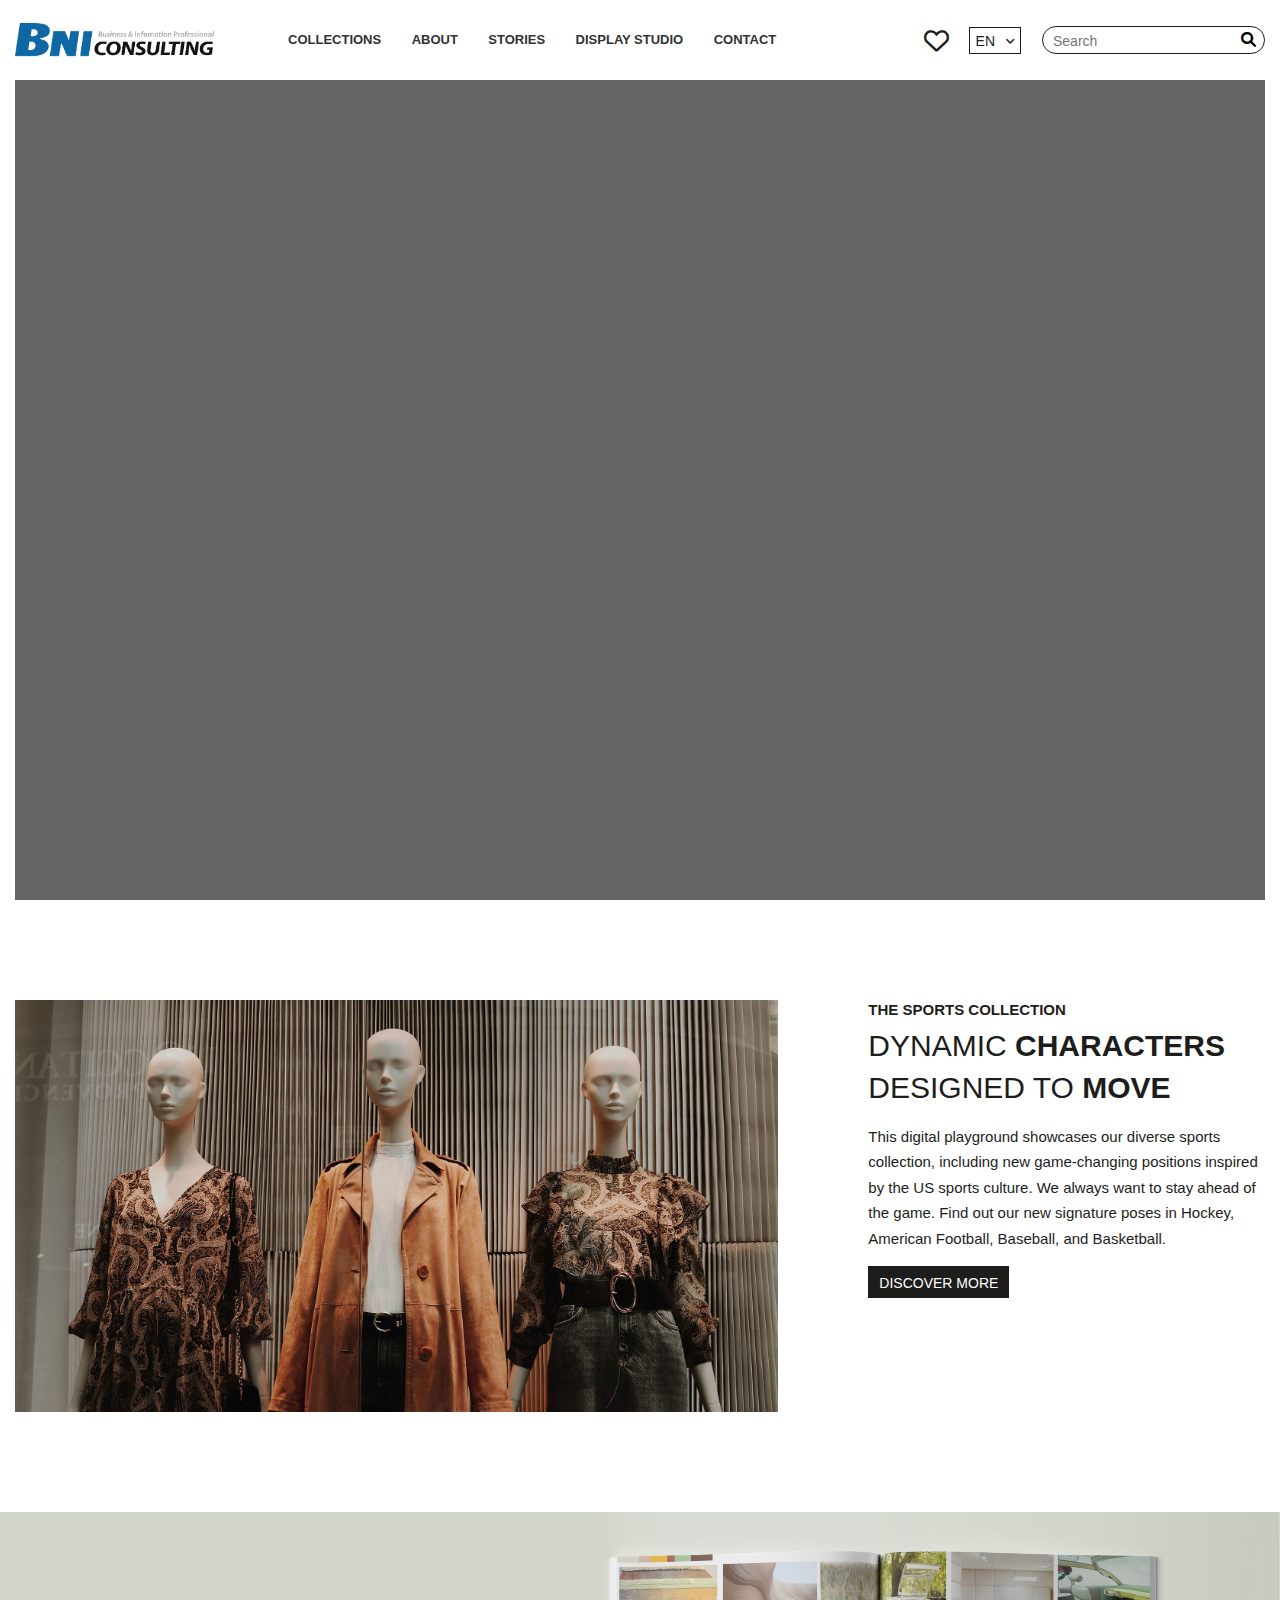
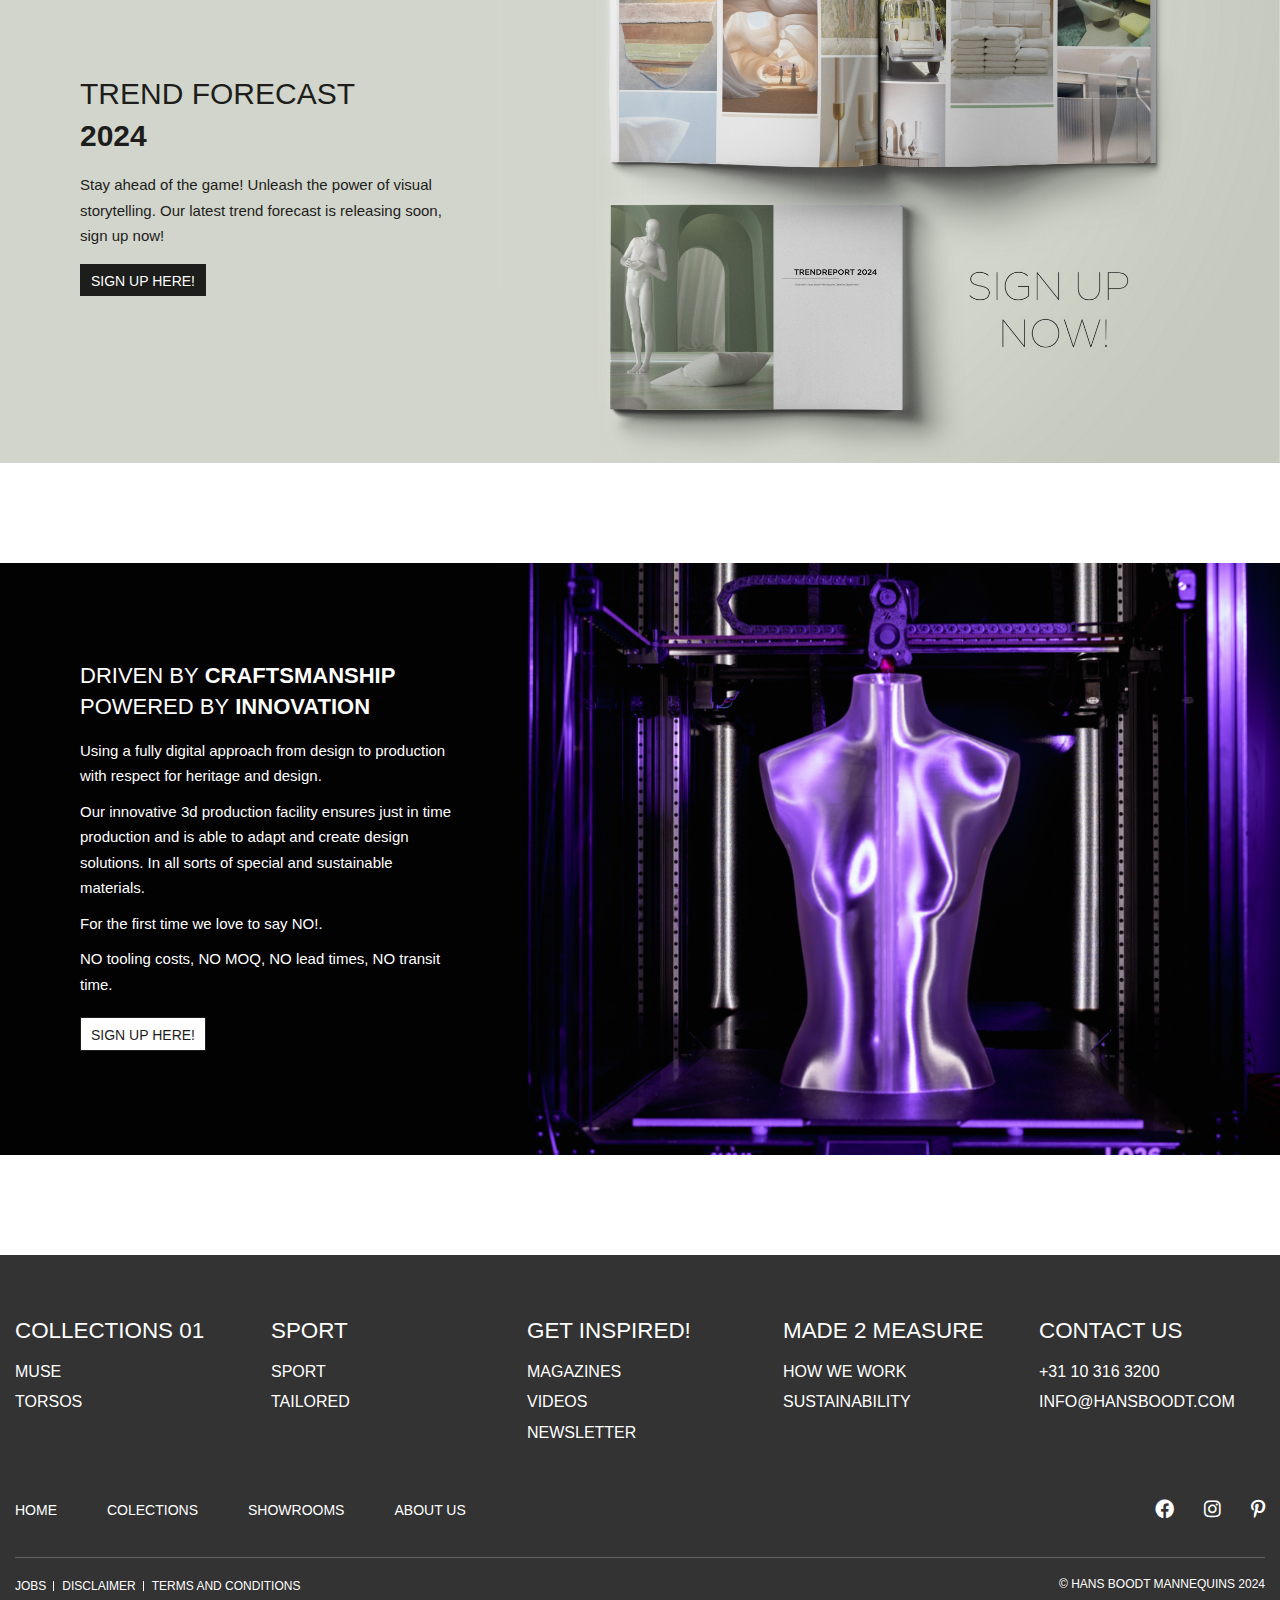
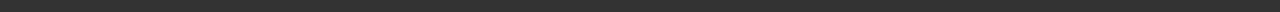
==== index.html @ b226d40a "update" ====
<!DOCTYPE html>
<html lang="en">
<head>
	<meta charset="UTF-8">
	<meta name="viewport" content="width=device-width, initial-scale=1.0">
	<title>Trang Chủ</title>
	<link rel="stylesheet" type="text/css" href="assets/css/bootstrap.css">
	<link rel="stylesheet" type="text/css" href="assets/font/fontawesome-free-6.0.0-web/css/all.min.css">
	<link rel="stylesheet" type="text/css" href="assets/css/font-family.css">
	<link rel="stylesheet" type="text/css" href="assets/css/main.css">
	<link rel="stylesheet" type="text/css" href="assets/css/header.css">
	<link rel="stylesheet" type="text/css" href="assets/css/footer.css">
	<link rel="stylesheet" type="text/css" href="assets/css/language.css">
	<link rel="stylesheet" type="text/css" href="assets/css/responsive.css">
</head>	
<body class="body-main">
	<!-- Header -->
	<header>
		<div id="site-header-wrap" class="header-layout">
			<div class="container-fluidd">
				<div class="row row-header align-center space-between">
					<div class="site-branding header-left d-flex align-center">
						<a class="logo logo-desktop" href="#" title="Mori"><img alt="logo-desktop" src="assets/image/logo-desktop.png"></a>
						<div id="menu-reponsive" class="site-navigation header-menu">                                                                      
							<ul class="main-menu">
								<li>
									<a href="#">Collections</a>
								</li>
								<li>
									<a href="#">About</a>
								</li>	
								<li>
									<a href="#">Stories</a>
								</li>
								<li>
									<a href="#">Display Studio</a>
								</li>
								<li>
									<a href="#">Contact</a>
								</li>	
							</ul>
						</div>
					</div>

					<div class="info-right d-flex align-center">
						<div class="icon-heart">
							<a href="#"><i class="fa-regular fa-heart"></i></a>
						</div>
						<div class="cms-lang-curentcy">
							<div class="cms-lang">
								<div class="cms-langue-active">EN</div>
								<ul>
									<li><a href="#">NL</a></li>
									<li><a href="#">DE</a></li>
									<li><a href="#">FR</a></li>
								</ul>
							</div>
						</div>
						<form class="form-search" action="/search" method="GET">
							<input type="text" name="query" placeholder="Search">
							<button type="submit"><i class="fa-solid fa-magnifying-glass"></i></button>
						</form>
						<div id="menu-sidebar" class="menu-sidebar">
							<span class="btn-nav-icon open-menu" onclick="navOpen()"><span></span></span>
						</div>
					</div>
				</div>		
			</div>
		</div>
	</header>	

	<main class="site-content">
		<section class="section-slide">
			<div class="container-fluidd">
				<div class="row">
					<div class="col-12">
						<div class="main-slide">
							<!-- <img src="assets/image/img-slide.png" alt="img-slide"> -->
						</div>
					</div>
				</div>
			</div>
		</section>

		<section class="section-widget space-section">
			<div class="container-fluidd">
				<div class="row">
					<div class="col-12 col-md-8">
						<div class="column-img">
							<img src="assets/image/img-column-01.jpg" style="width: 100%;" alt="img-slide">
						</div>
					</div>
					<div class="col-12 col-md-4">
						<div class="column-content mw-400">
							<div class="sub-heading">THE SPORTS COLLECTION</div>
							<h3 class="heading">
								<span>DYNAMIC </span> CHARACTERS <span>DESIGNED TO </span>MOVE
							</h3>
							<div class="description">
								This digital playground showcases our diverse sports collection, including new game-changing positions inspired by the US sports culture. We always want to stay ahead of the game. Find out our new signature poses in Hockey, American Football, Baseball, and Basketball.
							</div>
							<div class="button-cms" style="margin-top: 15px;">
								<a href="#" class="btn-main">DISCOVER MORE</a>
							</div>
						</div>
					</div>
				</div>
			</div>
		</section>

		<section class="section-widget space-section section-bgr-01">
			<div class="container-fluiddd">
				<div class="row align-center">
					<div class="col-12 col-md-4">
						<div class="column-content-bgr mw-400">
							<h3 class="heading">
								<span>TREND FORECAST</span> <br> 2024
							</h3>
							<div class="description">
								Stay ahead of the game! Unleash the power of visual storytelling. Our latest trend forecast is releasing soon, sign up now!
							</div>
							<div class="button-cms" style="margin-top: 15px;">
								<a href="#" class="btn-main">SIGN UP HERE!</a>
							</div>
						</div>
					</div>
					<div class="col-12 col-md-8">
						<div class="column-img-bgr">
							<img src="assets/image/img-column-02.jpg" style="width: 100%;transform: translateX(15px);" alt="img-slide">
						</div>
					</div>
				</div>
			</div>
		</section>

		<section class="section-widget space-section section-bgr-02">
			<div class="container-fluiddd">
				<div class="row align-center">
					<div class="col-lg-4 col-md-6 col-sm-12">
						<div class="column-content-bgr">
							<h3 class="heading color-white fs-custom-01">
								<span>DRIVEN BY</span> CRAFTSMANSHIP <span>POWERED BY</span> INNOVATION
							</h3>
							<div class="description color-white mt-10">
								Using a fully digital approach from design to production with respect for heritage and design.
							</div>
							<div class="description color-white mt-10">
								Our innovative 3d production facility ensures just in time production and is able to adapt and create design solutions. In all sorts of special and sustainable materials.
							</div>
							<div class="description color-white mt-10">
								For the first time we love to say NO!.
							</div>
							<div class="description color-white mt-10">
								NO tooling costs, NO MOQ, NO lead times, NO transit time.
							</div>
							<div class="button-cms" style="margin-top: 20px;">
								<a href="#" class="btn-main btn-white">SIGN UP HERE!</a>
							</div>
						</div>
					</div>
					<div class="col-lg-8 col-md-6 col-sm-12">
						<div class="column-img-bgr">
							<img src="assets/image/img-column-03.jpg" style="width: 100%;transform: translateX(15px);" alt="img-slide">
						</div>
					</div>
				</div>
			</div>
		</section>


		<section class="section-widget space-section">
			
		</section>


	</main>

	<!-- Footer -->
	<footer class="footer">
		<section class="footer-top">
			<div class="container-fluidd">
				<div class="row">
					<div class="col-lg-ct-2 col-sm-6 footer-column">
						<h4 class="heading-footer">COLLECTIONS 01</h4>
						<ul class="menu-footer hover-list-style2">
							<li class="item"><a href="#">Muse</a></li>
							<li class="item"><a href="#">Torsos</a></li>
						</ul>
					</div>
					<div class="col-lg-ct-2 col-sm-6 footer-column">
						<h4 class="heading-footer">SPORT</h4>
						<ul class="menu-footer hover-list-style2">
							<li class="item"><a href="#">Sport</a></li>
							<li class="item"><a href="#">Tailored</a></li>
						</ul>
					</div>
					<div class="col-lg-ct-2 col-sm-6 footer-column">
						<h4 class="heading-footer">GET INSPIRED!</h4>
						<ul class="menu-footer hover-list-style2">
							<li class="item"><a href="#">Magazines</a></li>
							<li class="item"><a href="#">Videos</a></li>
							<li class="item"><a href="#">Newsletter</a></li>
						</ul>
					</div>
					<div class="col-lg-ct-2 col-sm-6 footer-column">
						<h4 class="heading-footer">MADE 2 MEASURE</h4>
						<ul class="menu-footer hover-list-style2">
							<li class="item"><a href="#">How we work</a></li>
							<li class="item"><a href="#">Sustainability</a></li>
						</ul>
					</div>
					<div class="col-lg-ct-2 col-sm-6 footer-column">
						<h4 class="heading-footer">CONTACT US</h4>
						<ul class="menu-footer hover-list-style2">
							<li class="item"><a href="tel:31103163200">+31 10 316 3200</a></li>
							<li class="item"><a href="mailto:info@hansboodt.com">info@hansboodt.com</a></li>
						</ul>
					</div>
				</div>
			</section>

			<section class="footer-midle">
				<div class="container-fluidd">
					<div class="row">
						<div class="col-xs-12 col-md-8 col-left">
							<ul class="item-list-menu d-flex align-center hover-list-style2">
								<li class="item"><a href="#">Home</a></li>
								<li class="item"><a href="#">Colections</a></li>
								<li class="item"><a href="#">Showrooms</a></li>
								<li class="item"><a href="#">About us</a></li>
							</ul>
						</div>
						<div class="col-xs-12 col-md-4 col-right">
							<ul class="item-list-icon d-flex align-center">
								<li class="item"><a href="#"><i class="fa-brands fa-facebook"></i></a></li>
								<li class="item"><a href="#"><i class="fa-brands fa-instagram"></i></a></li>
								<li class="item"><a href="#"><i class="fa-brands fa-pinterest-p"></i></a></li>
							</ul>
						</div>
					</div>
				</div>
			</section>

			<section class="footer-bottom">
				<div class="container-fluidd">
					<div class="row">
						<div class="col-xs-12 col-md-6 col-left">
							<ul class="item-link-hozi d-flex align-center hover-list-style2">
								<li class="item"><a href="#">Jobs</a></li>
								<li class="item"><a href="#">Disclaimer</a></li>
								<li class="item"><a href="#">Terms and Conditions</a></li>
							</ul>
						</div>
						<div class="col-xs-12 col-md-6 col-right">
							<p>© HANS BOODT MANNEQUINS 2024</p>
						</div>
					</div>
				</div>
			</section>
		</footer>

	<a href="#" class="scroll-top on">
		<i class="zmdi zmdi-long-arrow-up"></i>
	</a>
	<script src="assets/js/main.js"></script>
</body>
</html>
---- assets/css/font-family.css ----
/**
 * @license
 *
 * Font Family: UTM-Avo
 *
*/

@font-face {
  font-family: 'UTM-Avo-Thin';
  src: url('../fonts/UTM-Avo-Regular.ttf') format('truetype');
    font-weight: 400;
}

@font-face {
  font-family: 'UTM-Avo-Bold';
  src: url('../fonts/UTM-Avo-Bold.ttf') format('truetype');
    font-weight: 700;
}

@font-face {
  font-family: 'UTM-Avo-Bold';
  src: url('../fonts/UTM-Avo-Bold-Italic.ttf') format('truetype');
    font-weight: 700;
}
---- assets/css/main.css ----
:root {
  --primary_color: #1d1d1b;
  --secondary_color: #333333;
}

*{
    margin: 0px;
    padding: 0px;
    border: none;
    font-family: 'Roboto', sans-serif;
}

body {
    font-size: 16px;
    font-weight: 300;
    line-height: 1.33;
    color: #666666;
    overflow-x: hidden;
}

.overflow-hidden {
    overflow-x: hidden;
}

h1 {
    font-weight: 700;
}
a {
    color: var(--primary_color);
    text-decoration: none;
    transition: all 0.25s cubic-bezier(0.645,0.045,0.355,1);
}
a, a:hover, a:focus, a:before, a:after {
    outline: none;
    text-decoration: none;
}
a:hover {
    color: var(--primary_color) !important;
}
.widget-title, .comments-title, .comment-reply-title {
    font-size: 13px;
    font-family: inherit!important;
    line-height: 1.5;
    position: relative;
    margin-bottom: 24px;
}
h2, .h2 {
    font-display: swap;
}
h2, .h2 {
    font-size: 36px;
    line-height: 49px;
}
h3, .h3 {
    font-size: 40px;
    line-height: normal;
}
h4, .h4 {
    font-size: 40px;
    line-height: normal;
}
h5, .h5 {
    font-size: 18px;
}
h2, h3, h4, h5, h6, .h1, .h2, .h3, .h4, .h5, .h6 {
    font-weight: 700;
    color: var(--primary_color);
    clear: both;
    line-height: 1.4;
    margin: 0 0 15px;
}

@media (max-width: 991px) {
    h3, .h3 {
        font-size: 30px;
    }
}

ul li {
    list-style: none;
}
.row-padding {
    margin-left: 0;
    margin-right: 0;
}

.mt-10 {
    margin-top: 10px;
}

.mb-0 {
    margin-bottom: 0px;
}

.mb-20 {
    margin-bottom: 20px;
}

.mr-30 {
    margin-right: 30px;
}

.fw-400 {
    font-weight: 400 !important;
}

.col-right {
    text-align: right;
}

.hover-list-style2 li a {
    position: relative;
}

.hover-list-style2 li a:before {
    position: absolute;
    content: '';
    bottom: 0;
    right: 0;
    width: 0;
    height: 1px;
    background-color: #fff;
    transition: all 0.25s cubic-bezier(0.645,0.045,0.355,1);
}

.hover-list-style2 li a:hover {
    color: #fff !important;
}

.hover-list-style2 li a:hover:before {
    left: 0;
    width: 100%;
}

.color-white {
    color: #fff !important;
}

/* Class custom */
.container-default {    
    max-width: 1170px;
    padding: 0 15px;
    margin: 0 auto !important;
}
.container-fluid {
    width: 100% !important;    
    padding: 0 0px;
}
.container-fluidd {
    max-width: 1690px !important;
    padding: 0 15px;
    margin: 0 auto;
}
.container-fluiddd {
    max-width: 1660px !important;
    margin: 0 auto;
    padding: 0 15px;
}
.d-flex {
    display: flex;
}
.align-center {
    align-items: center;
}
.text-center {
    text-align: center;
}
.space-between {
    justify-content: space-between;
}
.border-main {
    border-top: 1px solid #EBEBEB;
}   

@media (min-width: 1200px) {
    .col-lg-ct-2 {
        flex: 0 0 20.000000%;
        max-width: 20.000000%;
        padding-right: 15px;
        padding-left: 15px;
    }
}

.btn-main {
    border: 1px solid var(--primary_color);
    font-size: 14px;
    font-weight: 300;
    color: #fff;
    height: 32px;
    line-height: 32px;
    padding: 0 10px;
    border-radius: 0;
    overflow: hidden;
    position: relative;
    background-color: var(--primary_color);
    display: inline-block;
    z-index: 11;
    transition: all 0.25s cubic-bezier(0.645,0.045,0.355,1);
}
.btn-main:hover {
    background-color: var(--secondary_color);
    border-color: var(--secondary_color);
    color: #fff !important;
    transform: translateY(-3px);
}
.btn-white {
    background-color: #fff;
    color: var(--primary_color);
    font-weight: 400;
    height: 34px;
    line-height: 34px;
}
.btn-out-line {
    border: 2px solid var(--primary_color);
    background-color: transparent;
    color: #111111;
    text-transform: uppercase;
    font-size: 12px;
}
.btn-out-line:hover {
    background-color: #111;
    border-color: #111;
    color: #fff;
}
.btn-text {
    font-size: 20px;
    font-weight: 400;
    font-style: italic;
    color: #FF0000;
}

.space-section {
    margin-top: 100px;
}

.main-slide {
    width: 100%;
    height: 820px;
    background-color: #666;
}

/* Heading */
@media (min-width: 1200px) {
    .mw-400 {
        max-width: 400px;
    }

    .column-img {
        padding-right: 60px;
    }
}

.sub-heading {
    font-size: 15px;
    font-weight: 900;
    color: var(--primary_color);
    margin-bottom: 5px;
}

.heading {
    font-size: 30px;
}

.heading span {
    font-weight: 100;
}

.description {
    font-size: 15px;
    line-height: 1.7;
    color: var(--primary_color);
}

.section-bgr-01 .row {
    padding: 0 0 0 65px;
    background-color: #d2d5cc;
}

.section-bgr-02 .row {
    padding: 0 0 0 65px;
    background-color: #020202;
}

.column-content-bgr {
    padding: 50px 0; 
}
---- assets/css/header.css ----
/* header */
#site-header-wrap{
    z-index: 999;
}   

.row-header {
    margin: 0;
    padding: 0;
    min-height: 70px;
}

@media (max-width: 1199px) {
    .row-header > div {
        padding-top: 0;
        padding-bottom: 0;
    }
}

/* logo */
.logo img {
    max-width: 200px;
}

.header-menu {
    margin-left: 60px;
}

ul.main-menu {
    margin-bottom: 0;
}

.main-menu li {
    display: inline-block;
}

.main-menu li a {
    height: 80px;
    line-height: 80px;
    font-size: 13px;
    font-weight: 600;
    padding: 0px 13px; 
    color: var(--secondary_color);
    text-transform: uppercase;
}

.main-menu li a:hover {
    color: var(--primary_color) !important;
}

.icon-heart i {
    font-size: 25px;
    transform: translateY(2px);
}

/* Style form search */
.form-search {
    position: relative;
    margin-left: 21px;
}

.form-search input {
    border: 1px solid var(--primary_color);
    border-radius: 30px;
    padding: 5px 30px 3px 10px;
    font-size: 14px;
}

.form-search button {
    position: absolute;
    top: 3px; 
    right: 9px;
    background-color: transparent;
}

.form-search button i {
    font-size: 15px;
}

/* Style nav menu sidebar */
.header-layout .container-default { 
    position: relative;
}

.menu-sidebar {
    width: 36px;
    height: 36px;
    line-height: 36px;
    text-align: center;
    background-color: var(--primary_color);
    border-radius: 100%;
    margin-left: 20px;
    display: none;
}

#menu-sidebar .btn-nav-icon span,
#menu-sidebar .btn-nav-icon:before,
#menu-sidebar .btn-nav-icon:after {
    content: "";
    background-color: #fff;
    display: block;
    height: 2px;
    left: 0;
    margin: auto;
    position: absolute;
    right: 0;
    width: 18px;
}

#menu-sidebar .btn-nav-icon:before {
    top: 0px;
}

#menu-sidebar .btn-nav-icon span {
    top: 6px;
}

#menu-sidebar .btn-nav-icon:after {
    top: 12px;
}

#menu-sidebar .btn-nav-icon {
    display: inline-block;
    height: 16px;
    text-align: center;
    vertical-align: middle;
    width: 30px;
    cursor: pointer;
    position: relative;
}

@media (max-width: 1199px) {
    .main-menu li a {
        height: 0;
        line-height: 25px;
        text-transform: capitalize;
        padding-bottom: 10px;
        font-weight: 500;
    }

    #site-header-wrap #menu-sidebar {
        display: block;
    }

    .form-search {
        display: none;
    }

    .site-navigation {
        border-top: 1px solid rgba(0,0,0,8%);
        background-color: #fff;
        position: absolute;
        z-index: 1001;
        padding: 28px 20px 25px;
        top: 120px;
        left: 0;
        right: 0;
        visibility: hidden;
        opacity: 0;
        z-index: -1;
        max-height: 80vh;
        overflow-y: scroll;
        transition: all 0.25s cubic-bezier(0.645,0.045,0.355,1);
    }
    
    .site-navigation.navigation-open {
        opacity: 1;
        visibility: visible;
        top: 70px;
        z-index: 999;
        transform: translateY(0);
    }

    .site-navigation .main-menu li {
        display: block;
        margin-bottom: 5px;
    }   
    .site-navigation .main-menu li a {
        padding-left: 0;
    }   
}
---- assets/css/footer.css ----
/* footer */
.footer {
	padding: 60px 0 0;
	background-color: #333;
}

.heading-footer {
	font-size: 1.4em;
	color: #fff;
	font-weight: 300;
}

.menu-footer li {
	margin-bottom: 9px;
}

.menu-footer li a {
	color: #fff;
	font-size: 16px;
	text-transform: uppercase;
}


/* Footer midle*/
.footer-midle {	
	margin: 40px 0 20px;
}

.footer-midle .item-list-icon {
	justify-content: flex-end;
}

.item-list-menu li a {
	color: #fff;
	text-transform: uppercase;
	font-size: 14px;
	position: relative;
	margin-right: 50px;
}

.item-list-icon li i {
	color: #fff !important;
	font-size: 19px;
	margin-left: 30px;
}

/* Footer bottom*/
.footer-bottom .container-fluidd {
	position: relative;
}

.footer-bottom .container-fluidd .row {
	padding-top: 17px;
	padding-bottom: 17px; 
}

.footer-bottom .container-fluidd:before {
    height: 1px;
    content: "";
    position: absolute;
    left: 15px; 
    right: 15px;
    background: #636363;
}

.footer-bottom .item-link-hozi, 
.footer-bottom p {
	margin-bottom: 0;
}

.item-link-hozi li a {
	color: #fff;
	text-transform: uppercase;
	font-size: 12px;
	position: relative;
	padding-right: 8px;
	margin-right: 8px;
}

.item-link-hozi li a:after {
	position: absolute;
	content: '';
	top: 2px;
	right: 0;
	width: 1px;
	height: 10px;
	background-color: #fff;
}

.item-link-hozi li:last-child a {
	padding-right: 0;
	margin-right: 0;
}

.item-link-hozi li:last-child a:after {
	display: none;
}

.col-right p {
	color: #fff;
	text-transform: uppercase;
	font-size: 12px;
	transform: translateY(3px);
}

@media (max-width: 1199px) {
	.footer-column {
		margin-bottom: 30px;
	}

	.footer-midle {	
		margin: 20px 0 20px;
	}
}

@media (max-width: 767px) {
	.item-list-menu li a {
	    margin-right: 20px;
	}

	.footer-midle {	
		margin: 10px 0 10px;
	}

	.footer-midle .item-list-icon {
	    justify-content: flex-start;
	}

	.item-list-icon li i {
	    margin-right: 20px;	
	    margin-left: 0;
	}

	.footer-bottom .col-right {
		margin-top: 5px;
	}

	.col-right {
		text-align: left;
	}
}
---- assets/css/language.css ----
/* Section Language style */
.info-right .cms-lang-curentcy .cms-lang ul {
    top: 100%;
    bottom: auto;
    margin-top: 6px;
    left: auto;
    right: 0;
}

.cms-lang-curentcy {
    display: flex;
    align-items: center;
    flex-wrap: wrap;
    transform: translateY(1px);
}
.cms-lang {
    margin-left: 20px;
}
.cms-lang, .cms-currency-unit {
    position: relative;
    cursor: pointer;
}
.cms-langue-active {
    position: relative;
    color: var(--primary_color);
    font-size: 14px;
    font-weight: 500;
    display: initial;
    border: 1px solid var(--primary_color);
    padding: 5px 25px 4px 6px;
}
.cms-langue-active:before {
    position: absolute;
    top: 6px;
    right: 6px;
    content: '\f107';
    font-family: 'FontAwesome';
    color: var(--primary_color);
    font-size: 11px;
}
.cms-lang ul {
    margin-bottom: 5px;
    position: absolute;
    bottom: 100%;
    left: 0;
    font-size: 14px;
    min-width: 51px;
    padding: 8px 10px 6px;
    background-color: #fff;
    z-index: 99;
    text-align: center;
    box-shadow: 0 0px 20px rgba(90,90,90,0.1);
    transition: 0.3s cubic-bezier(0.24,0.74,0.58,1);
    transform: translateY(0);
    border: 1px solid var(--primary_color);
    opacity: 0;
}
.cms-currency-unit ul {
    min-width: 210px;
}
.cms-lang ul li {
    list-style: none;
}
.cms-lang ul li a {
    font-size: 14px;
    line-height: 19px;
    color: #555555;
    font-weight: 500;
    display: block;
    padding: 3px 0;
}
.cms-lang:hover ul {
    margin-top: 5px;
    transform: translateY(-5px);
    opacity: 1;
}
---- assets/css/responsive.css ----
@media (max-width: 1300px) {
    .fs-custom-01 {
    	font-size: 22px;
	}
}

@media (max-width: 1199px) {
	.section-bgr-01 .row,
	.section-bgr-02 .row {
		padding: 0;
	}
    .fs-custom-01 {
    
	}
}

@media (max-width: 992px) {
    .heading {
	    font-size: 24px;
	}
}

@media (max-width: 767px) {
	.space-section {
		margin-top: 70px;
	}

    .column-content {
    	margin-top: 35px;
    }
}
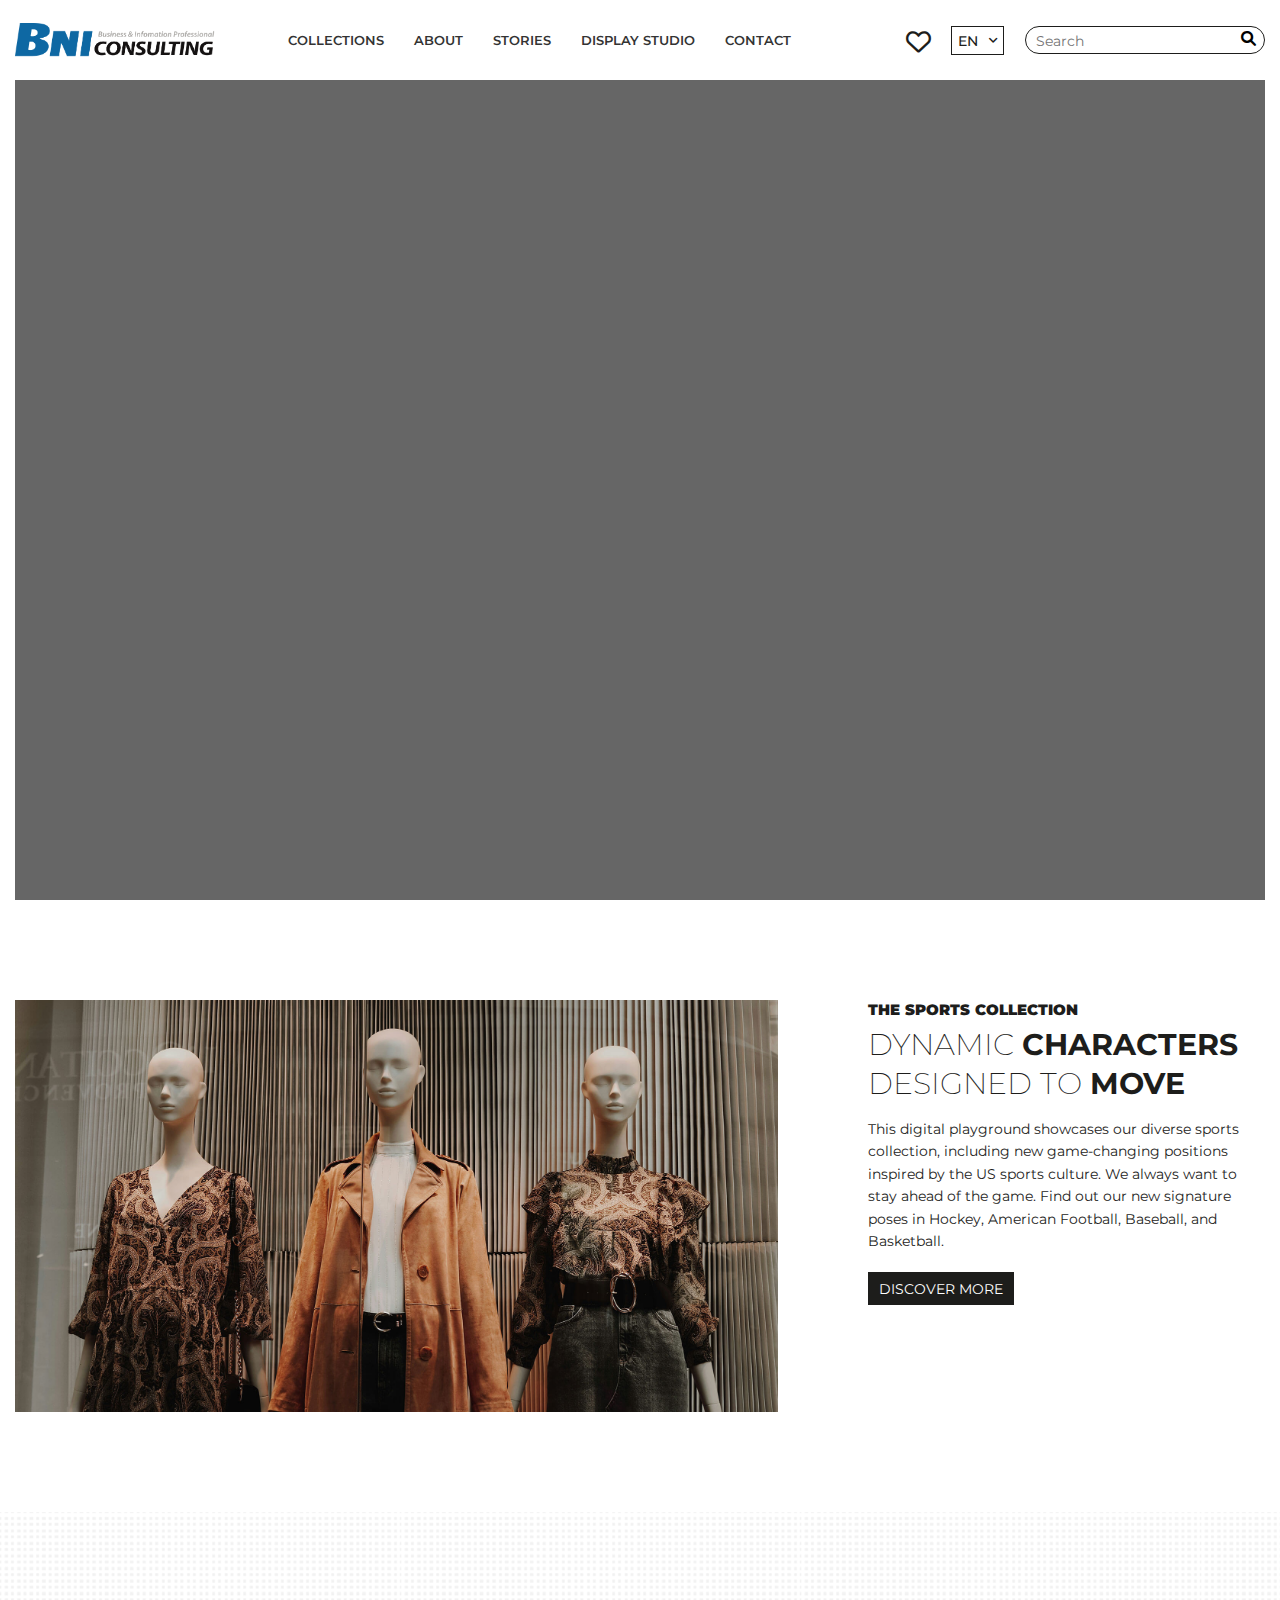
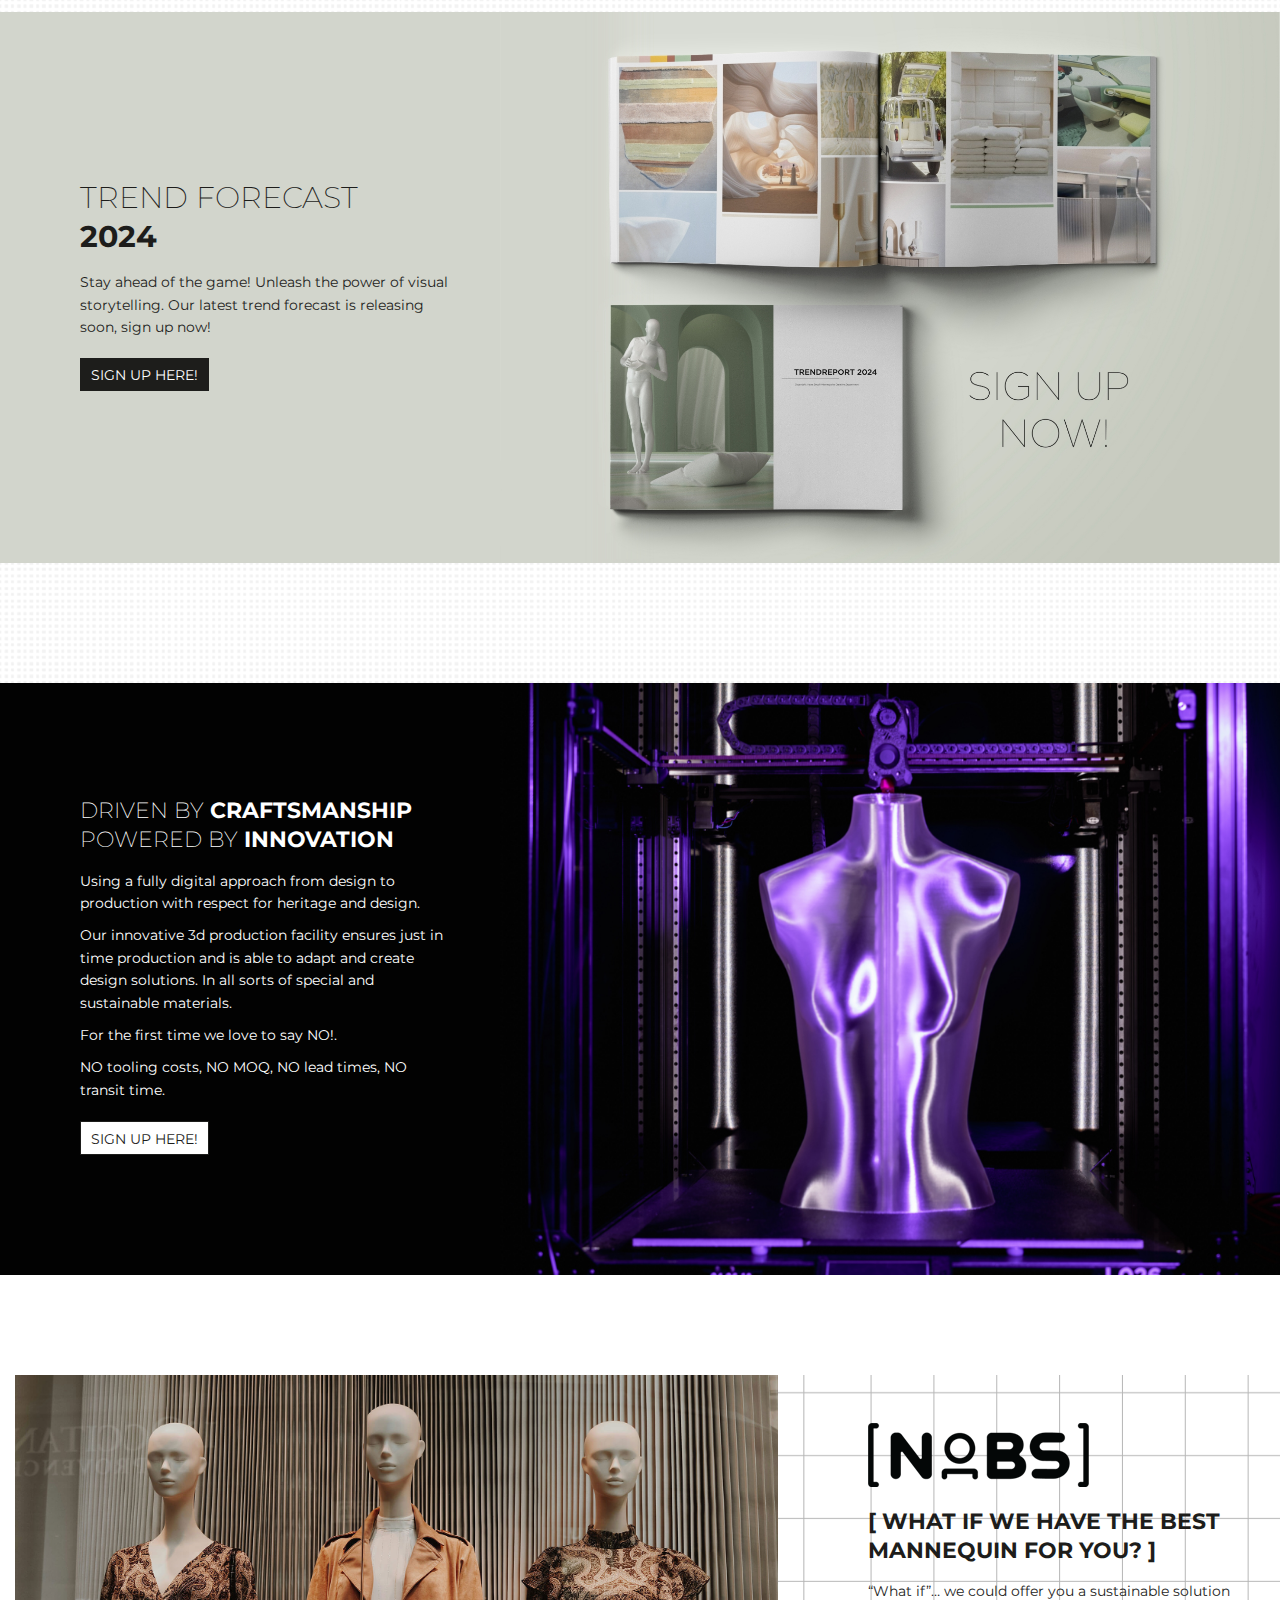
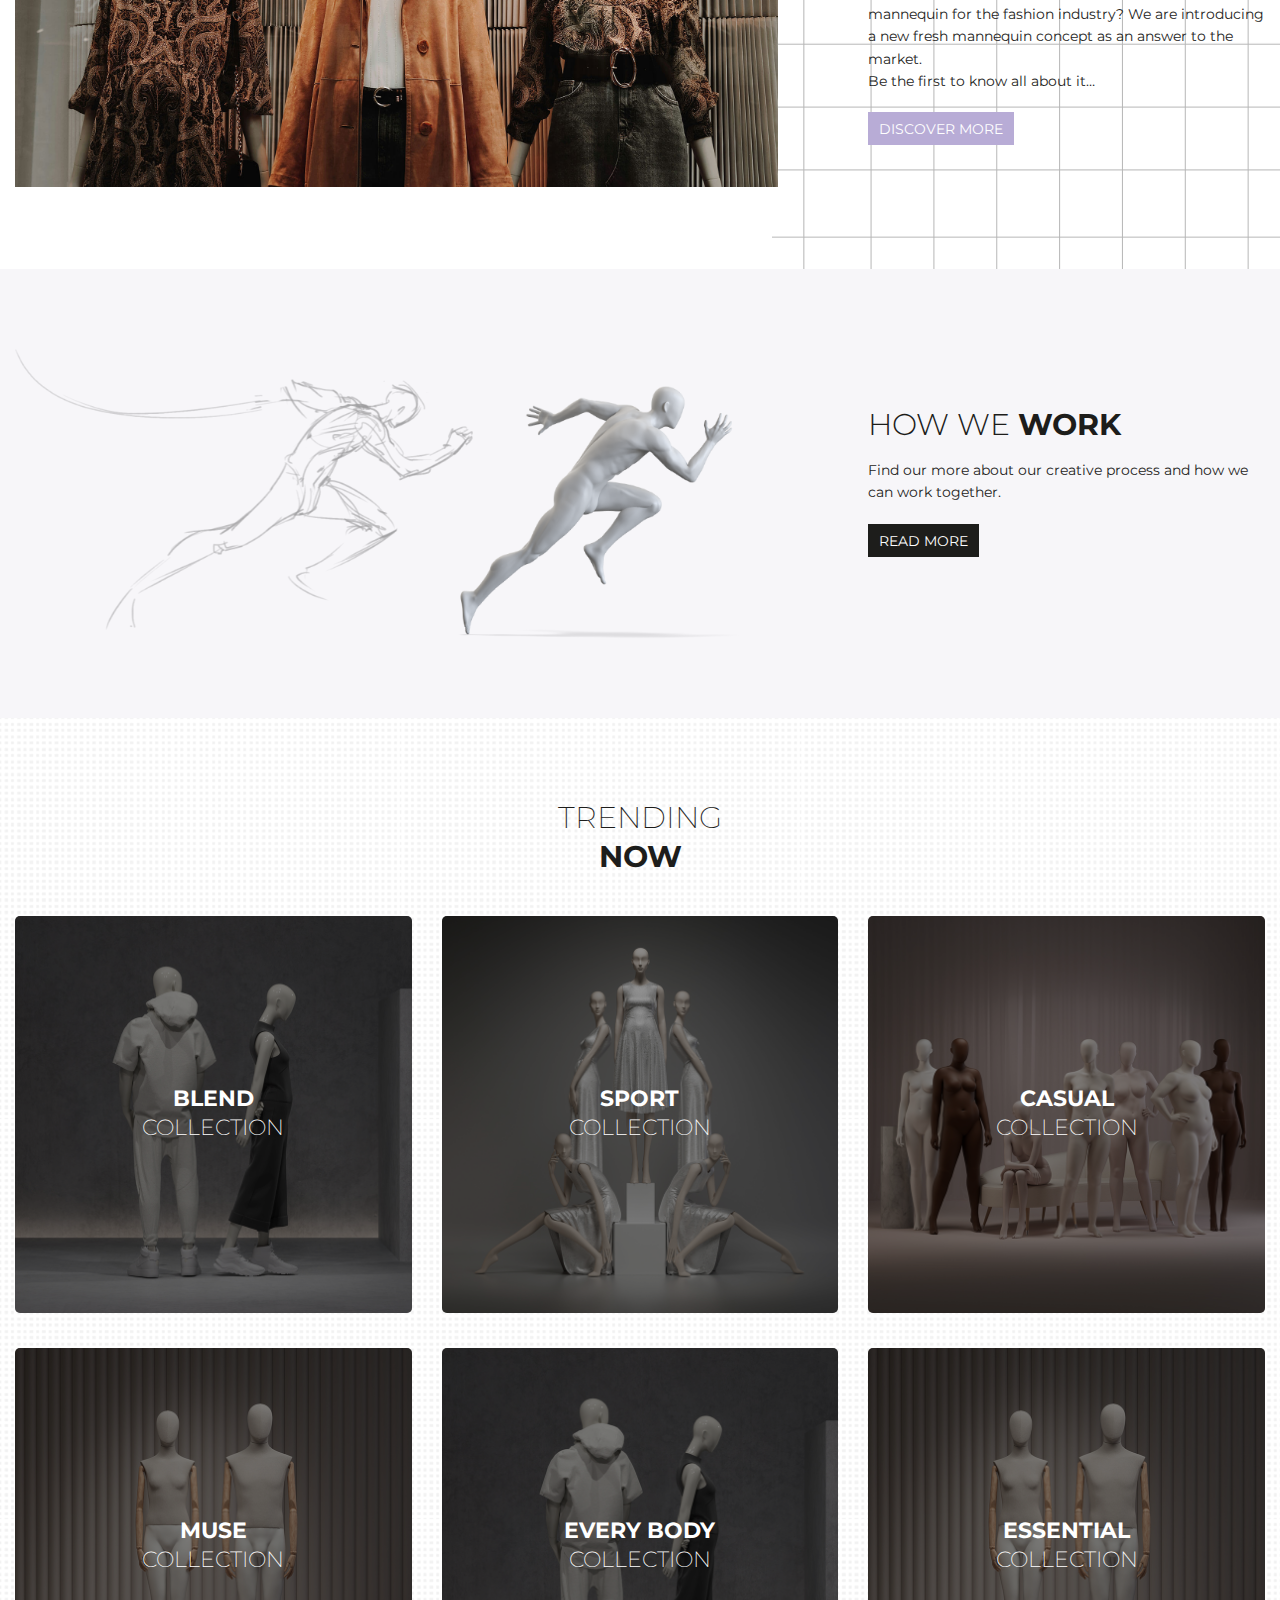
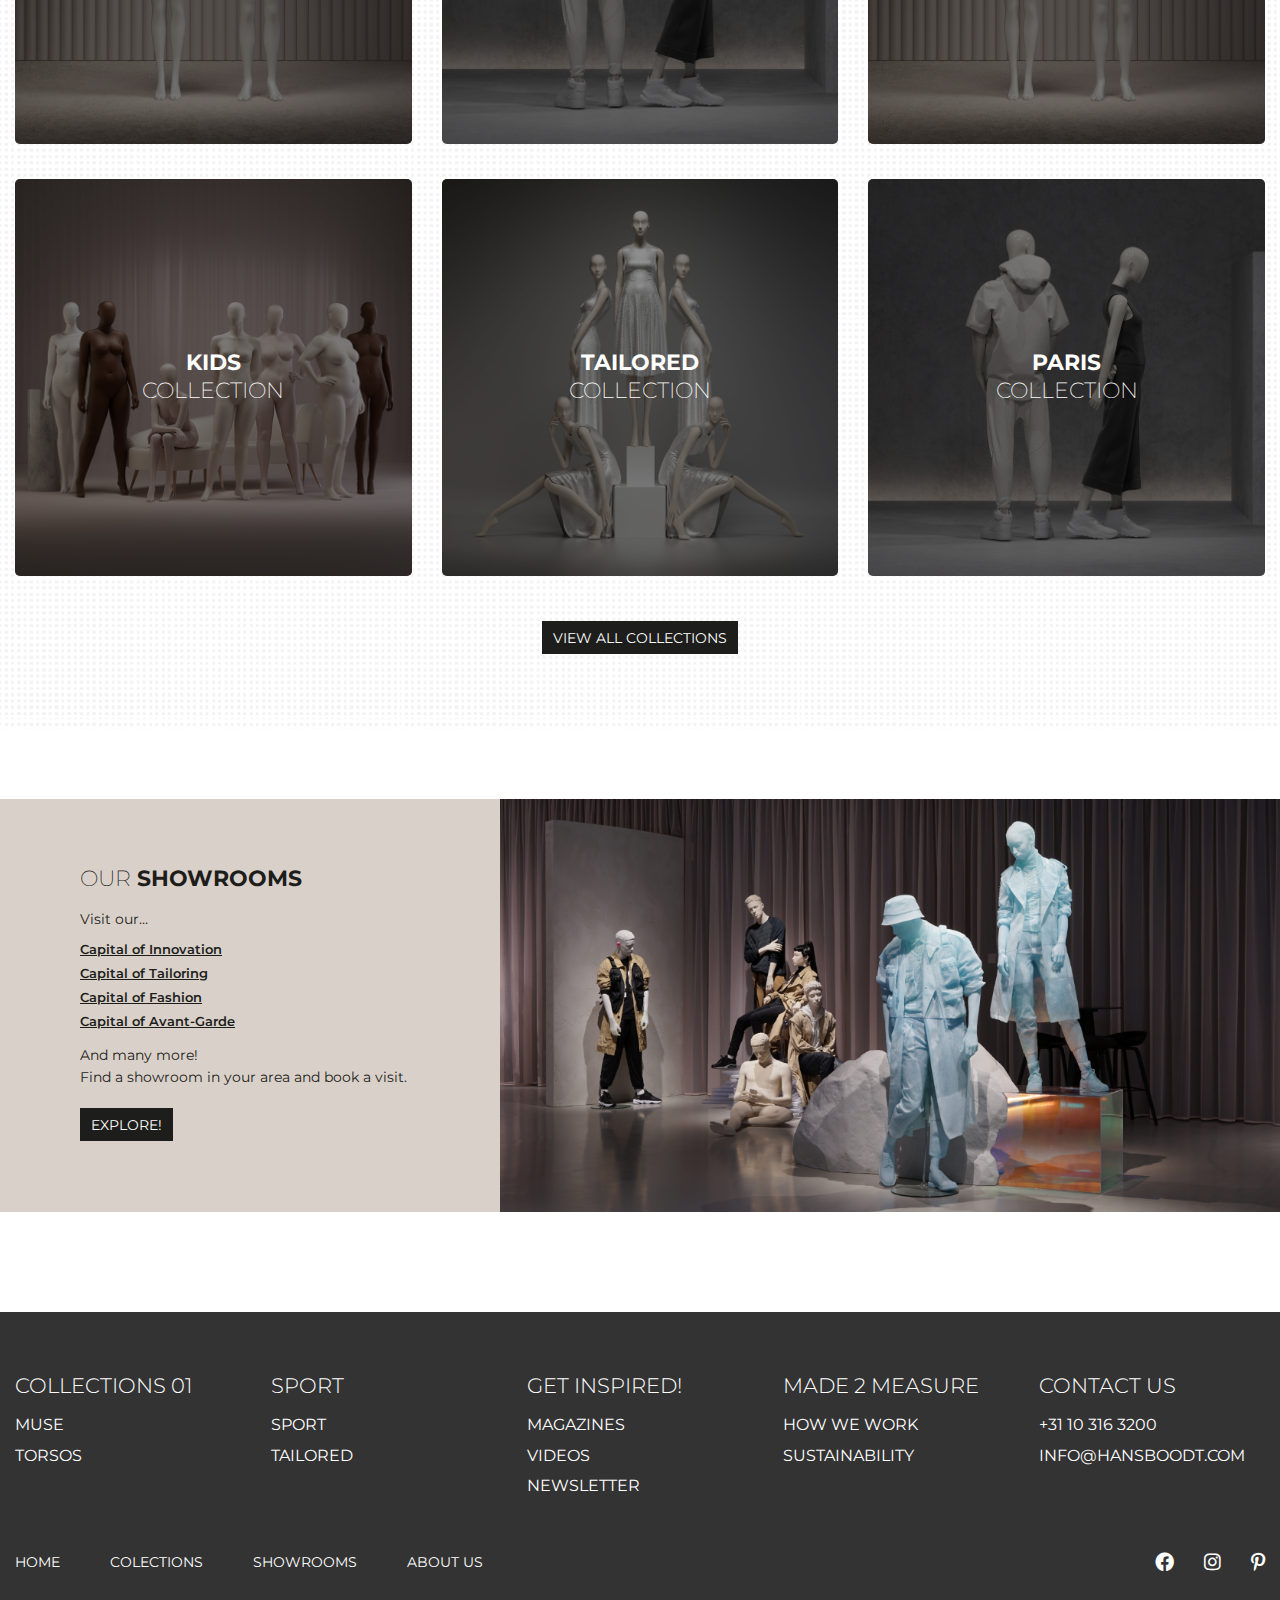
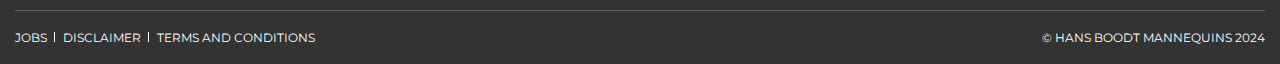
==== commit c1d6612c: "update" ====
--- a/index.html
+++ b/index.html
@@ -12,6 +12,9 @@
 	<link rel="stylesheet" type="text/css" href="assets/css/footer.css">
 	<link rel="stylesheet" type="text/css" href="assets/css/language.css">
 	<link rel="stylesheet" type="text/css" href="assets/css/responsive.css">
+	<link rel="stylesheet" type="text/css" href="assets/css/grid.css">
+	<link href="https://fonts.googleapis.com/css2?family=Montserrat:ital,wght@0,100..900;1,100..900&display=swap" rel="stylesheet">
+
 </head>	
 <body class="body-main">
 	<!-- Header -->
@@ -91,7 +94,7 @@
 						</div>
 					</div>
 					<div class="col-12 col-md-4">
-						<div class="column-content mw-400">
+						<div class="column-content mw-400 content-center">
 							<div class="sub-heading">THE SPORTS COLLECTION</div>
 							<h3 class="heading">
 								<span>DYNAMIC </span> CHARACTERS <span>DESIGNED TO </span>MOVE
@@ -99,7 +102,7 @@
 							<div class="description">
 								This digital playground showcases our diverse sports collection, including new game-changing positions inspired by the US sports culture. We always want to stay ahead of the game. Find out our new signature poses in Hockey, American Football, Baseball, and Basketball.
 							</div>
-							<div class="button-cms" style="margin-top: 15px;">
+							<div class="button-cms" style="margin-top: 20px;">
 								<a href="#" class="btn-main">DISCOVER MORE</a>
 							</div>
 						</div>
@@ -108,10 +111,10 @@
 			</div>
 		</section>
 
-		<section class="section-widget space-section section-bgr-01">
+		<section class="section-widget space-section section-bgr section-bgr-01" style="background-image: url('assets/image/bgr-section-01.png');">
 			<div class="container-fluiddd">
 				<div class="row align-center">
-					<div class="col-12 col-md-4">
+					<div class="col-12 col-md-4 respon-order-2">
 						<div class="column-content-bgr mw-400">
 							<h3 class="heading">
 								<span>TREND FORECAST</span> <br> 2024
@@ -119,7 +122,7 @@
 							<div class="description">
 								Stay ahead of the game! Unleash the power of visual storytelling. Our latest trend forecast is releasing soon, sign up now!
 							</div>
-							<div class="button-cms" style="margin-top: 15px;">
+							<div class="button-cms" style="margin-top: 20px;">
 								<a href="#" class="btn-main">SIGN UP HERE!</a>
 							</div>
 						</div>
@@ -133,11 +136,11 @@
 			</div>
 		</section>
 
-		<section class="section-widget space-section section-bgr-02">
+		<section class="section-widget section-bgr-02">
 			<div class="container-fluiddd">
 				<div class="row align-center">
-					<div class="col-lg-4 col-md-6 col-sm-12">
-						<div class="column-content-bgr">
+					<div class="col-lg-4 col-md-6 col-sm-12 respon-order-2">
+						<div class="column-content-bgr content-center">
 							<h3 class="heading color-white fs-custom-01">
 								<span>DRIVEN BY</span> CRAFTSMANSHIP <span>POWERED BY</span> INNOVATION
 							</h3>
@@ -161,6 +164,204 @@
 					<div class="col-lg-8 col-md-6 col-sm-12">
 						<div class="column-img-bgr">
 							<img src="assets/image/img-column-03.jpg" style="width: 100%;transform: translateX(15px);" alt="img-slide">
+						</div>
+					</div>
+				</div>
+			</div>
+		</section>
+
+		<section class="section-widget space-section section-bgr-03" style="background-image: url('assets/image/bgr-section-02.webp');">
+			<div class="container-fluidd">
+				<div class="row align-center">
+					<div class="col-12 col-md-8">
+						<div class="column-img">
+							<img src="assets/image/img-column-01.jpg" style="width: 100%;" alt="img-slide">
+						</div>
+					</div>
+					<div class="col-12 col-md-4">
+						<div class="column-content mw-450 content-center">
+							<div class="sub-heading"><img src="assets/image/img-text.webp" style="max-width: 236px;" alt="img-slide"></div>
+							<h3 class="heading" style="font-size: 22px;">
+								[ WHAT IF WE HAVE THE BEST MANNEQUIN FOR YOU? ]
+							</h3>
+							<div class="description">
+								“What if”… we could offer you a sustainable solution mannequin for the fashion industry? We are introducing a new fresh mannequin concept as an answer to the market.
+								<br>
+								Be the first to know all about it…
+							</div>
+							<div class="button-cms" style="margin-top: 20px;">
+								<a href="#" class="btn-main" style="background-color: #b8acd6 !important; border-color: #b8acd6;">DISCOVER MORE</a>
+							</div>
+						</div>
+					</div>
+				</div>
+			</div>
+		</section>
+
+		<section class="section-widget space-section" style="background-color: #f7f6f9; padding: 50px 0 70px; margin-top: 0;">
+			<div class="container-fluidd">
+				<div class="row align-center">
+					<div class="col-12 col-md-8">
+						<div class="column-img">
+							<img src="assets/image/img-column-04.webp" style="width: 100%;" alt="img-slide">
+						</div>
+					</div>
+					<div class="col-12 col-md-4">
+						<div class="column-content mw-450 content-center">
+							<h3 class="heading">
+								<span style="font-weight: 300;">HOW WE</span> WORK
+							</h3>
+							<div class="description">
+								Find our more about our creative process and how we can work together.
+							</div>
+							<div class="button-cms" style="margin-top: 20px;">
+								<a href="#" class="btn-main">READ MORE</a>
+							</div>
+						</div>
+					</div>
+				</div>
+			</div>
+		</section>
+
+		<section class="section-widget section-bgr-grid" style="background-image: url('assets/image/bgr-section-01.png');">
+			<div class="container-fluidd">
+				<div class="row">
+					<div class="col-12 text-center">
+						<h3 class="heading" style="margin-bottom: 40px;">
+							<span>TRENDING</span><br> NOW
+						</h3>
+					</div>
+				</div>
+				<div class="row wrap-grid-fields text-center">
+					<div class="col-12 col-sm-6 col-lg-4 item">	
+						<a href="#" class="wrap-item-box">
+							<div class="wrap-img">
+								<img src="assets/image/img-grid-01.jpg" style="width: 100%;">
+							</div>
+							<h3 class="heading">
+								BLEND <br> <span>COLLECTION</span>
+							</h3>
+						</a>
+					</div>
+					<div class="col-12 col-sm-6 col-lg-4 item">	
+						<a href="#" class="wrap-item-box">
+							<div class="wrap-img">
+								<img src="assets/image/img-grid-02.jpg" style="width: 100%;">
+							</div>
+							<h3 class="heading">
+								SPORT <br> <span>COLLECTION</span>
+							</h3>
+						</a>
+					</div>
+					<div class="col-12 col-sm-6 col-lg-4 item">	
+						<a href="#" class="wrap-item-box">
+							<div class="wrap-img">
+								<img src="assets/image/img-grid-03.jpg" style="width: 100%;">
+							</div>
+							<h3 class="heading">
+								CASUAL <br> <span>COLLECTION</span> 
+							</h3>
+						</a>
+					</div>
+					<div class="col-12 col-sm-6 col-lg-4 item">	
+						<a href="#" class="wrap-item-box">
+							<div class="wrap-img">
+								<img src="assets/image/img-grid-04.jpg" style="width: 100%;">
+							</div>
+							<h3 class="heading">
+								MUSE <br> <span>COLLECTION</span> 
+							</h3>
+						</a>
+					</div>
+					<div class="col-12 col-sm-6 col-lg-4 item">	
+						<a href="#" class="wrap-item-box">
+							<div class="wrap-img">
+								<img src="assets/image/img-grid-01.jpg" style="width: 100%;">
+							</div>
+							<h3 class="heading">
+								EVERY BODY <br> <span>COLLECTION</span> 
+							</h3>
+						</a>
+					</div>
+					<div class="col-12 col-sm-6 col-lg-4 item">	
+						<a href="#" class="wrap-item-box">
+							<div class="wrap-img">
+								<img src="assets/image/img-grid-04.jpg" style="width: 100%;">
+							</div>
+							<h3 class="heading">
+								ESSENTIAL <br> <span>COLLECTION</span> 
+							</h3>
+						</a>
+					</div>
+					<div class="col-12 col-sm-6 col-lg-4 item">	
+						<a href="#" class="wrap-item-box">
+							<div class="wrap-img">
+								<img src="assets/image/img-grid-03.jpg" style="width: 100%;">
+							</div>
+							<h3 class="heading">
+								KIDS <br> <span>COLLECTION</span> 
+							</h3>
+						</a>
+					</div>
+					<div class="col-12 col-sm-6 col-lg-4 item">	
+						<a href="#" class="wrap-item-box">
+							<div class="wrap-img">
+								<img src="assets/image/img-grid-02.jpg" style="width: 100%;">
+							</div>
+							<h3 class="heading">
+								TAILORED <br> <span>COLLECTION</span> 
+							</h3>
+						</a>
+					</div>
+					<div class="col-12 col-sm-6 col-lg-4 item">	
+						<a href="#" class="wrap-item-box">
+							<div class="wrap-img">
+								<img src="assets/image/img-grid-01.jpg" style="width: 100%;">
+							</div>
+							<h3 class="heading">
+								PARIS <br> <span>COLLECTION</span> 
+							</h3>
+						</a>
+					</div>
+
+					<div class="col-12 button-cms" style="margin-top: 10px;">
+						<a href="#" class="btn-main">VIEW ALL COLLECTIONS</a>
+					</div>
+				</div>
+			</div>
+		</section>
+
+		<section class="section-widget section-bgr-04 mt-70">
+			<div class="container-fluiddd">
+				<div class="row align-center">
+					<div class="col-lg-4 col-md-6 col-sm-12 respon-order-2">
+						<div class="column-content-bgr content-center">
+							<h3 class="heading fs-custom-01">
+								<span>OUR </span> SHOWROOMS
+							</h3>
+							<div class="description mt-10">
+								Visit our…
+							</div>
+							<ul class="item-list-link mt-10">
+								<li class="item"><a href="#">Capital of Innovation</a></li>
+								<li class="item"><a href="#">Capital of Tailoring</a></li>
+								<li class="item"><a href="#">Capital of Fashion</a></li>
+								<li class="item"><a href="#">Capital of Avant-Garde</a></li>
+							</ul>
+							<div class="description" style="margin-top: -3px;">
+								And many more!
+							</div>
+							<div class="description">
+								Find a showroom in your area and book a visit.
+							</div>
+							<div class="button-cms" style="margin-top: 20px;">
+								<a href="#" class="btn-main">EXPLORE!</a>
+							</div>
+						</div>
+					</div>
+					<div class="col-lg-8 col-md-6 col-sm-12">
+						<div class="column-img-bgr">
+							<img src="assets/image/img-column-05.webp" style="width: 100%;transform: translateX(15px);">
 						</div>
 					</div>
 				</div>
--- a/assets/css/main.css
+++ b/assets/css/main.css
@@ -7,12 +7,12 @@
     margin: 0px;
     padding: 0px;
     border: none;
-    font-family: 'Roboto', sans-serif;
+    font-family: 'Montserrat', sans-serif;
 }
 
 body {
-    font-size: 16px;
-    font-weight: 300;
+    font-size: 15px;
+    font-weight: 400;
     line-height: 1.33;
     color: #666666;
     overflow-x: hidden;
@@ -23,7 +23,7 @@
 }
 
 h1 {
-    font-weight: 700;
+    font-weight: 600;
 }
 a {
     color: var(--primary_color);
@@ -66,7 +66,7 @@
     font-weight: 700;
     color: var(--primary_color);
     clear: both;
-    line-height: 1.4;
+    line-height: 1.3;
     margin: 0 0 15px;
 }
 
@@ -86,6 +86,10 @@
 
 .mt-10 {
     margin-top: 10px;
+}
+
+.mt-70 {
+    margin-top: 70px;
 }
 
 .mb-0 {
@@ -184,10 +188,10 @@
 .btn-main {
     border: 1px solid var(--primary_color);
     font-size: 14px;
-    font-weight: 300;
+    font-weight: 400;
     color: #fff;
-    height: 32px;
-    line-height: 32px;
+    height: 33px;
+    line-height: 33px;
     padding: 0 10px;
     border-radius: 0;
     overflow: hidden;
@@ -239,12 +243,29 @@
     background-color: #666;
 }
 
+.item-list-link li a {
+    font-size: 13px;
+    font-weight: 600;
+    color: var(--primary_color);
+    text-decoration: underline;
+    margin-bottom: 7px;
+    display: block;
+}
+
+.item-list-link li a:hover {
+    color: #000;
+}
+
 /* Heading */
 @media (min-width: 1200px) {
     .mw-400 {
         max-width: 400px;
     }
 
+    .mw-450 {
+        max-width: 450px;
+    }
+
     .column-img {
         padding-right: 60px;
     }
@@ -262,13 +283,20 @@
 }
 
 .heading span {
-    font-weight: 100;
+    font-weight: 200;
 }
 
 .description {
-    font-size: 15px;
-    line-height: 1.7;
-    color: var(--primary_color);
+    font-size: 14px;
+    line-height: 1.6;
+    color: var(--primary_color);
+}
+
+.section-bgr-01 {
+    background-repeat: repeat;
+    background-position: 0% 0%;
+    background-attachment: scroll;
+    padding: 100px 0 120px;
 }
 
 .section-bgr-01 .row {
@@ -276,6 +304,13 @@
     background-color: #d2d5cc;
 }
 
+.section-bgr-03 {
+    background-repeat: no-repeat;
+    background-position: 100% 100%;
+    background-attachment: scroll;
+    padding-bottom: 82px;
+}
+
 .section-bgr-02 .row {
     padding: 0 0 0 65px;
     background-color: #020202;
@@ -283,4 +318,9 @@
 
 .column-content-bgr {
     padding: 50px 0; 
-}+}
+
+.section-bgr-04 .row {
+    padding: 0 0 0 65px;
+    background-color: #d9d1c9;
+}
--- a/assets/css/header.css
+++ b/assets/css/header.css
@@ -2,6 +2,11 @@
 #site-header-wrap{
     z-index: 999;
 }   
+
+header {
+    z-index: 99;
+    position: relative;
+}
 
 .row-header {
     margin: 0;
@@ -86,9 +91,7 @@
     height: 36px;
     line-height: 36px;
     text-align: center;
-    background-color: var(--primary_color);
-    border-radius: 100%;
-    margin-left: 20px;
+    margin-left: 10px;
     display: none;
 }
 
@@ -96,14 +99,14 @@
 #menu-sidebar .btn-nav-icon:before,
 #menu-sidebar .btn-nav-icon:after {
     content: "";
-    background-color: #fff;
+    background-color: #333;
     display: block;
     height: 2px;
     left: 0;
     margin: auto;
     position: absolute;
     right: 0;
-    width: 18px;
+    width: 22px;
 }
 
 #menu-sidebar .btn-nav-icon:before {
--- a/assets/css/language.css
+++ b/assets/css/language.css
@@ -44,7 +44,7 @@
     bottom: 100%;
     left: 0;
     font-size: 14px;
-    min-width: 51px;
+    min-width: 54px;
     padding: 8px 10px 6px;
     background-color: #fff;
     z-index: 99;
@@ -54,6 +54,7 @@
     transform: translateY(0);
     border: 1px solid var(--primary_color);
     opacity: 0;
+    z-index: 999;
 }
 .cms-currency-unit ul {
     min-width: 210px;
--- a/assets/css/responsive.css
+++ b/assets/css/responsive.css
@@ -10,8 +10,9 @@
 	.section-bgr-02 .row {
 		padding: 0;
 	}
-    .fs-custom-01 {
-    
+
+	.icon-heart {
+    	display: none;
 	}
 }
 
@@ -26,9 +27,42 @@
 		margin-top: 70px;
 	}
 
+	.heading {
+	    font-size: 26px;
+	}
+
     .column-content {
     	margin-top: 35px;
     }
+
+    .content-center {
+    	text-align: center;
+    }
+
+    .respon-order-2 {
+    	order: 2;
+    }
+
+    .section-bgr-01 {
+	    padding: 80px 0 50px;
+	}
+
+    .section-bgr-01 .row {
+	    padding: 0 0 0 0px;
+	    background-color: transparent;
+	}
+
+	.section-bgr-04 .row {
+	    padding: 0 0 0 0px;
+	}
+
+	.section-bgr-01 .column-img-bgr img {
+		transform: translateX(0) !important;
+	}
+
+	.section-bgr-01 .column-content-bgr {
+		padding: 30px 0 40px;
+	}
 }
 
 
--- a/assets/css/grid.css
+++ b/assets/css/grid.css
@@ -0,0 +1,43 @@
+/* Style grid */
+.section-bgr-grid {
+    padding: 80px 0 70px;
+}
+
+.wrap-grid-fields {
+    /*column-gap: 30px;*/
+}
+
+.wrap-item-box {
+    position: relative;
+    margin-bottom: 30px;
+    display: inline-block;
+    border-radius: 5px;
+    overflow: hidden;
+}
+
+.wrap-item-box:before {
+    position: absolute;
+    content: '';
+    top: 0;
+    left: 0;
+    width: 100%;
+    height: 100%;
+    background-color: #000;
+    opacity: .4;
+    transition: all .3s ease-in-out;
+}
+
+.wrap-item-box .heading {
+    font-size: 22px;
+    position: absolute;
+    top: 50%;
+    left: 50%;
+    width: 100%;
+    transform: translate(-50%, -50%);
+    margin-bottom: 0;
+    color: #fff;
+}
+
+.wrap-item-box:hover:before {
+    opacity: 0;
+}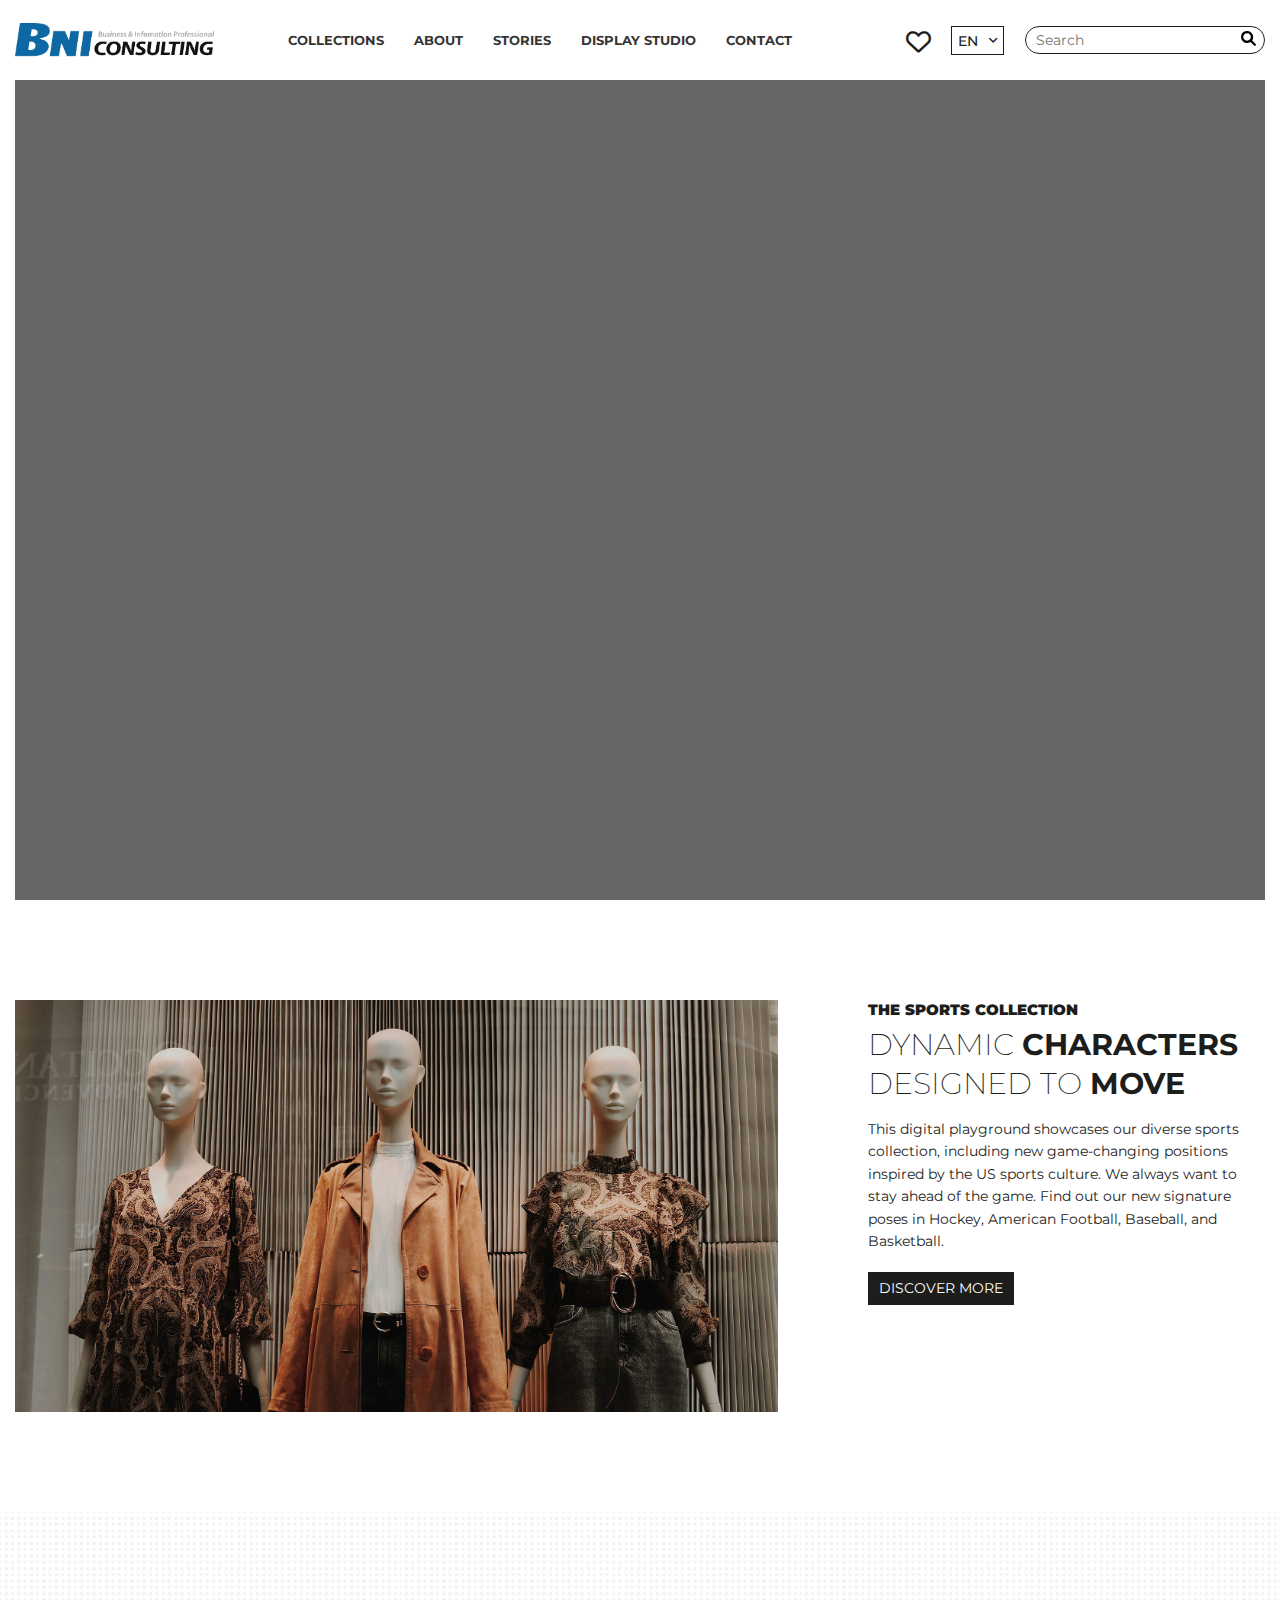
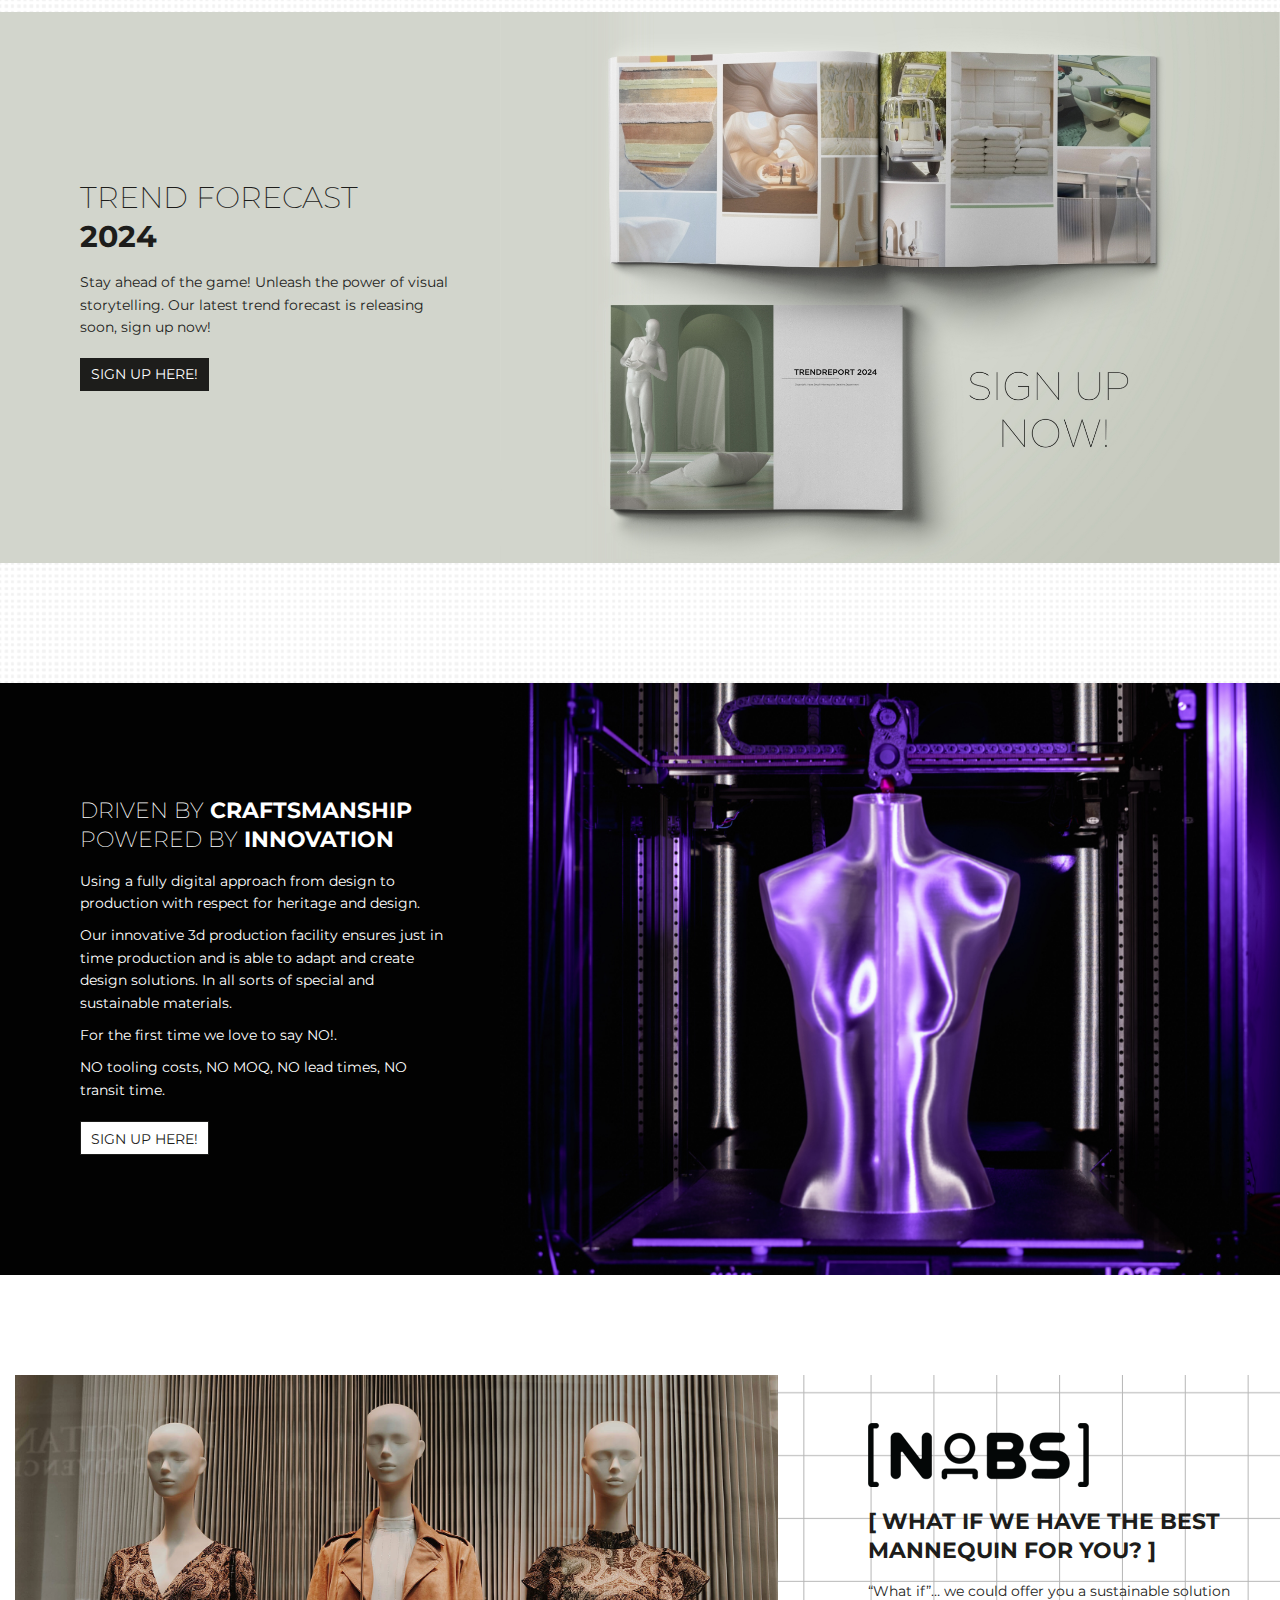
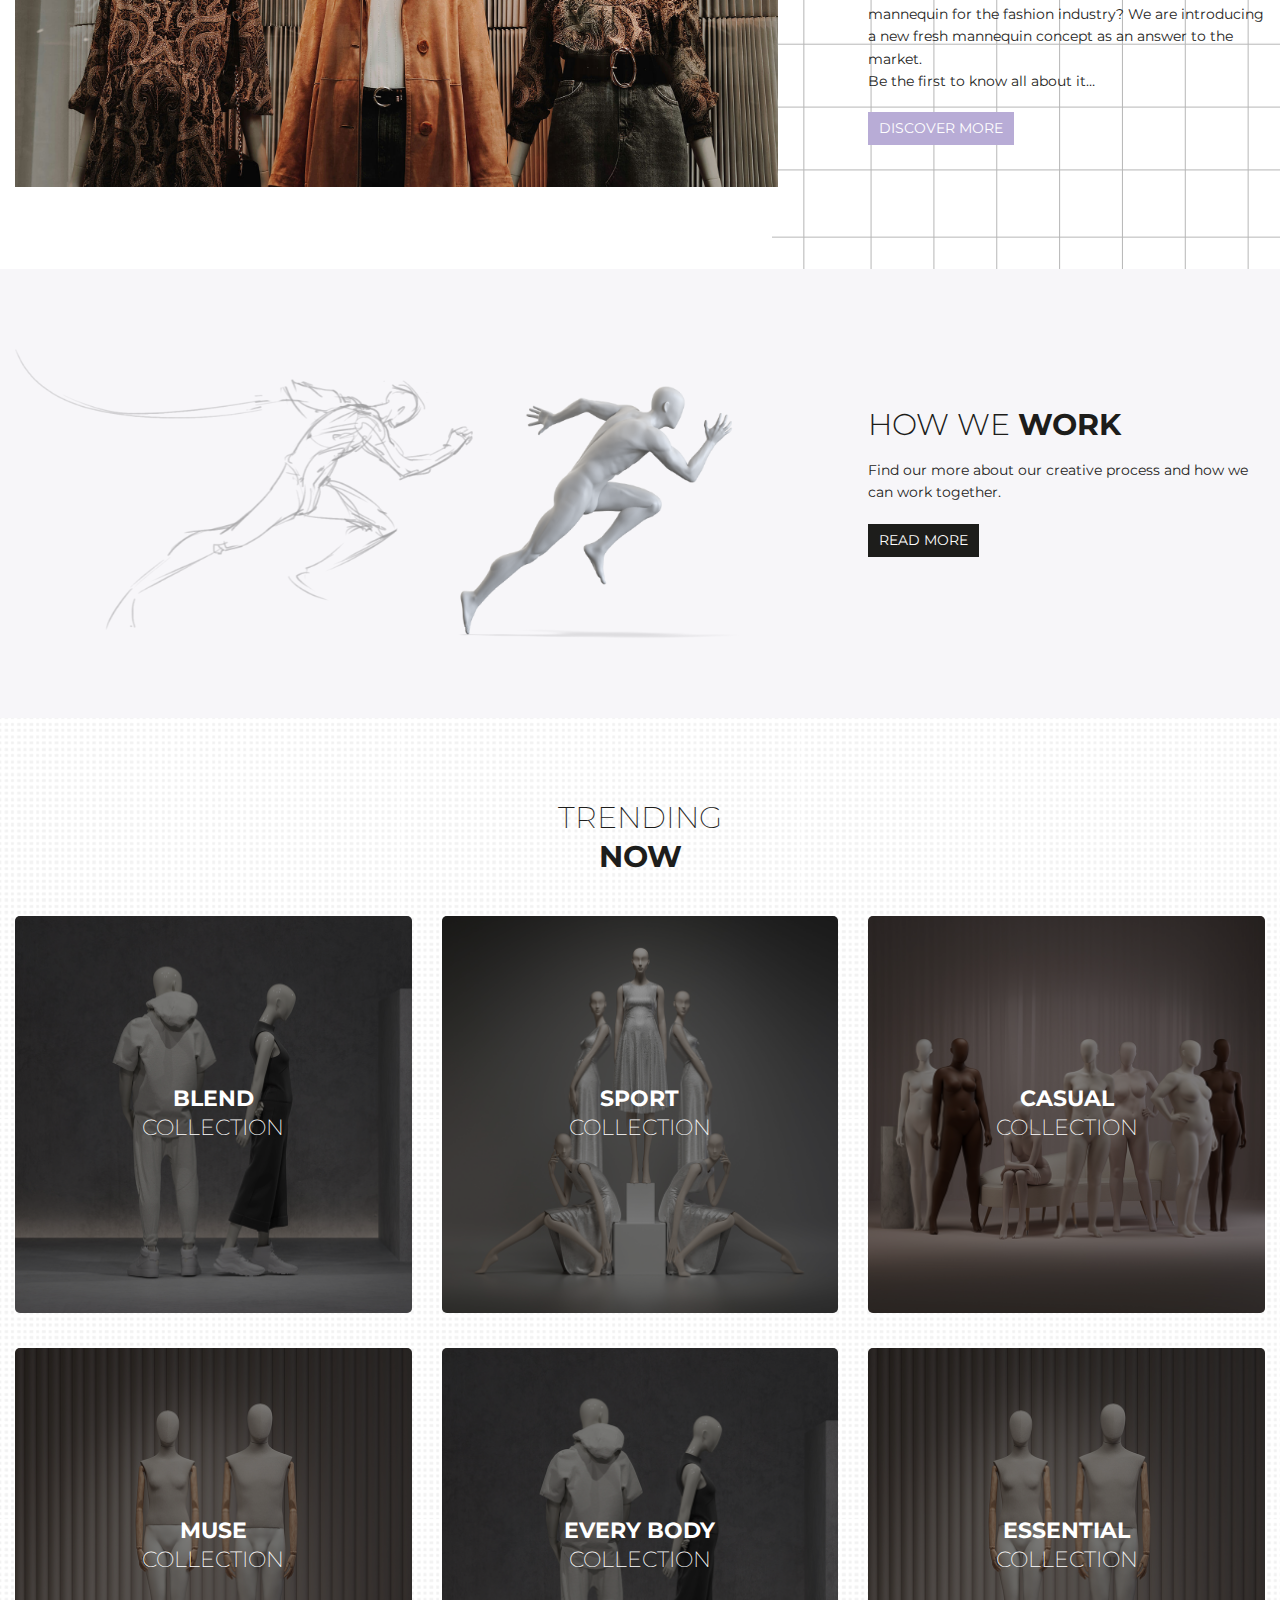
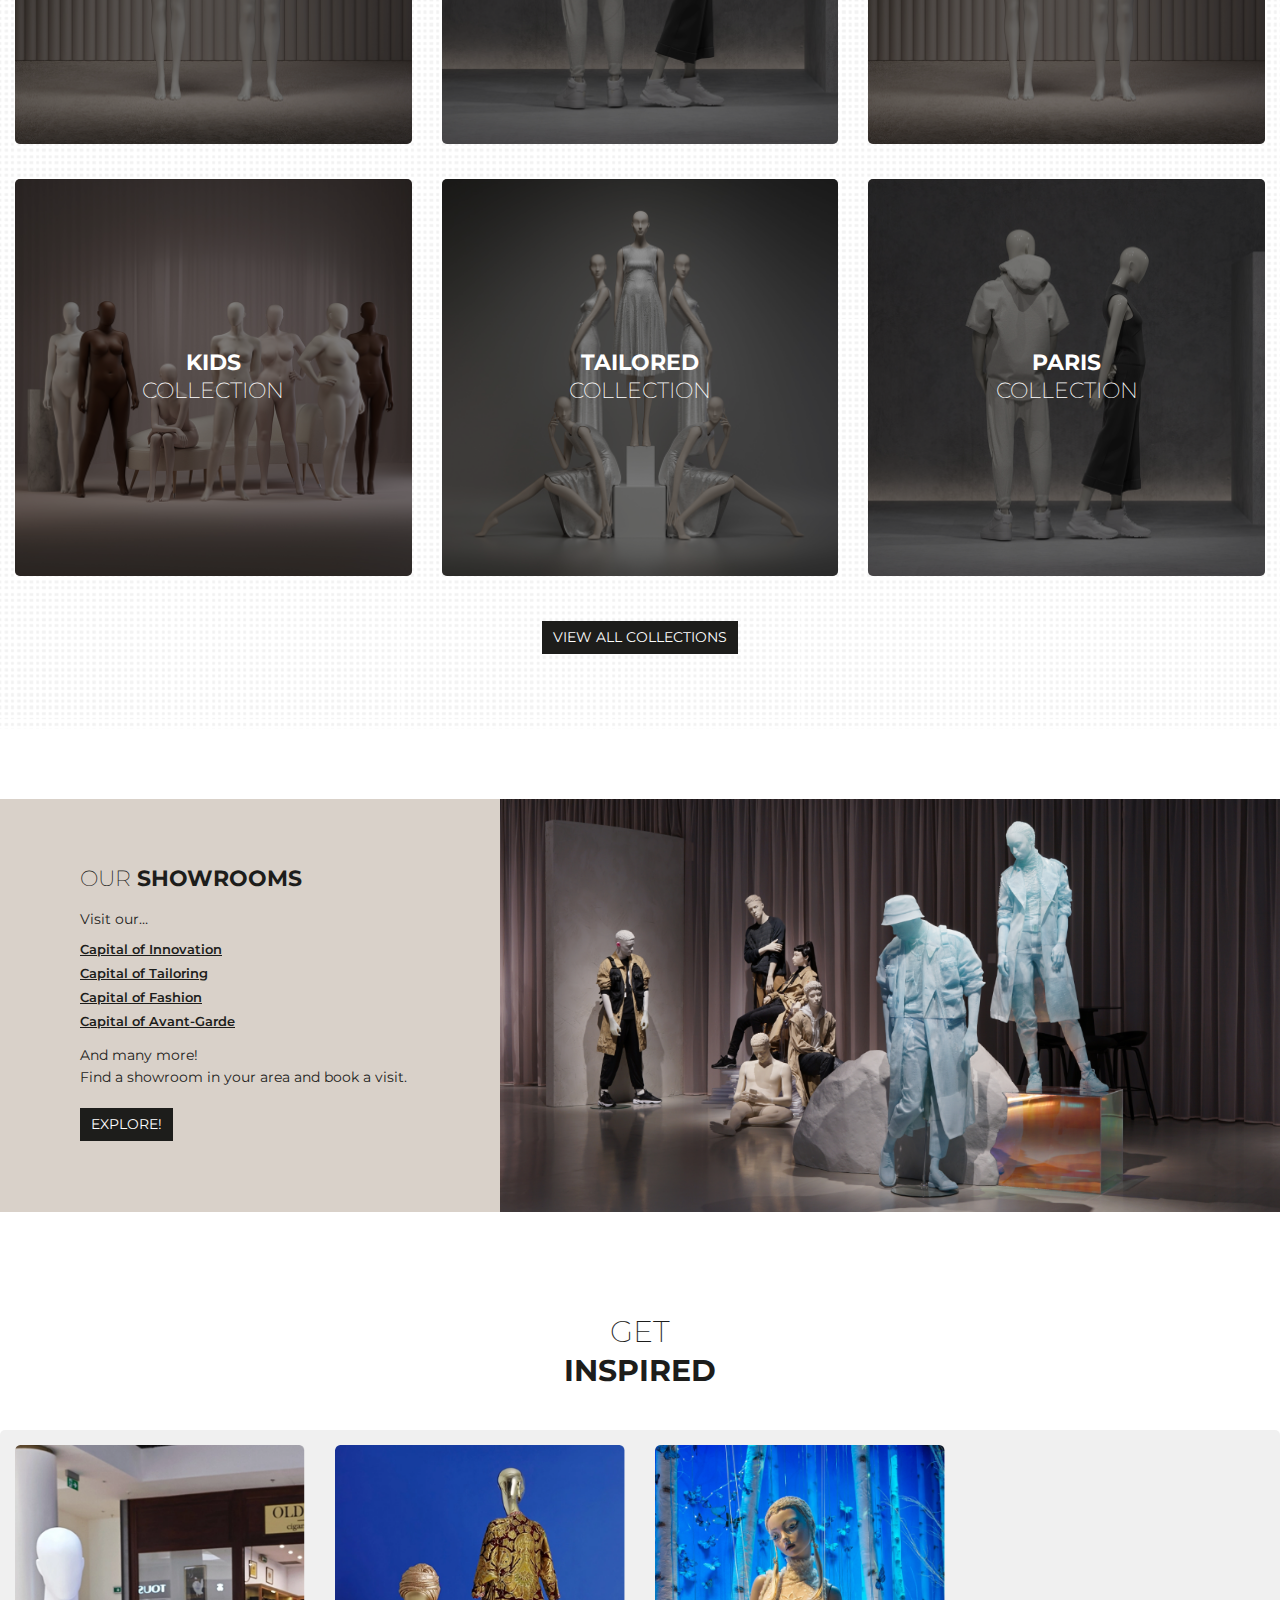
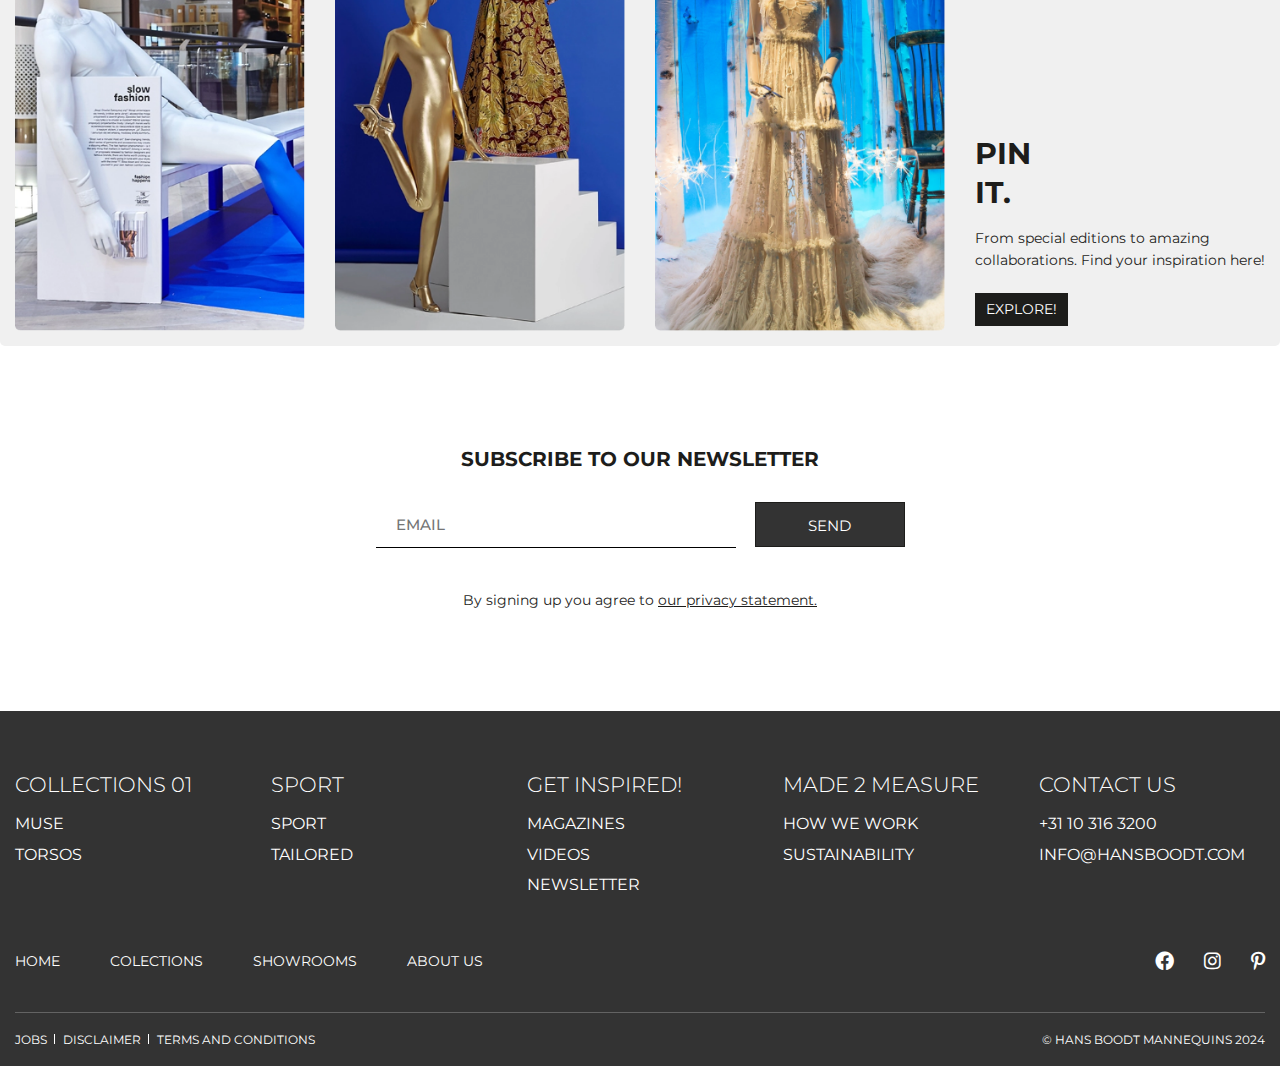
==== commit 639d4dd1: "update" ====
--- a/index.html
+++ b/index.html
@@ -368,11 +368,64 @@
 			</div>
 		</section>
 
+		<section class="section-widget space-section section-bgr-cr">
+			<div class="container-fluidd">
+				<div class="row">
+					<div class="col-12 text-center">
+						<h3 class="heading" style="margin-bottom: 40px;">
+							<span>GET</span><br> INSPIRED
+						</h3>
+					</div>
+				</div>
+				<div class="row wrap-cr-fields">
+					<div class="col-12 col-sm-6 col-lg-3 item">	
+						<div class="wrap-img hover-zoom">
+							<img src="assets/image/img-cr-01.webp" style="width: 100%;">
+						</div>
+					</div>
+					<div class="col-12 col-sm-6 col-lg-3 item">	
+						<div class="wrap-img hover-zoom">
+							<img src="assets/image/img-cr-02.webp" style="width: 100%;">
+						</div>
+					</div>
+					<div class="col-12 col-sm-6 col-lg-3 item">	
+						<div class="wrap-img hover-zoom">
+							<img src="assets/image/img-cr-03.webp" style="width: 100%;">
+						</div>
+					</div>
+					<div class="col-12 col-sm-6 col-lg-3 item">	
+						<div class="wrap-item-cr">
+							<h3 class="heading">
+								PIN <br>IT.
+							</h3>
+							<div class="description">From special editions to amazing collaborations. Find your inspiration here!</div>
+							<div class="button-cms" style="margin-top: 22px;">
+								<a href="#" class="btn-main">EXPLORE!</a>
+							</div>
+						</div>
+					</div>
+				</div>
+			</div>
+		</section>
 
 		<section class="section-widget space-section">
-			
-		</section>
-
+			<div class="container-fluidd">
+				<div class="row">
+					<div class="col-12 text-center">
+						<h3 class="heading" style="margin-bottom: 30px; font-size: 20px;">
+							SUBSCRIBE TO OUR NEWSLETTER
+						</h3>
+						<form class="form-subscribe">
+					        <input type="email" id="email" name="email" placeholder="EMAIL">
+					        <button class="btn-main" type="submit">SEND</button>
+					    </form>
+						<div class="description description-form" style="margin-top: 40px;">
+							By signing up you agree to <a href="#" class="link-text underline"> our privacy statement.</a>
+						</div>
+					</div>
+				</div>
+			</div>
+		</section>
 
 	</main>
 
@@ -383,32 +436,40 @@
 				<div class="row">
 					<div class="col-lg-ct-2 col-sm-6 footer-column">
 						<h4 class="heading-footer">COLLECTIONS 01</h4>
-						<ul class="menu-footer hover-list-style2">
-							<li class="item"><a href="#">Muse</a></li>
-							<li class="item"><a href="#">Torsos</a></li>
-						</ul>
+						<div id="nav-content-footer" class="nav-content-list">
+							<ul class="menu-footer hover-list-style2">
+								<li class="item"><a href="#">Muse</a></li>
+								<li class="item"><a href="#">Torsos</a></li>
+							</ul>
+						</div>
 					</div>
 					<div class="col-lg-ct-2 col-sm-6 footer-column">
 						<h4 class="heading-footer">SPORT</h4>
-						<ul class="menu-footer hover-list-style2">
-							<li class="item"><a href="#">Sport</a></li>
-							<li class="item"><a href="#">Tailored</a></li>
-						</ul>
+						<div id="nav-content-footer" class="nav-content-list">
+							<ul class="menu-footer hover-list-style2">
+								<li class="item"><a href="#">Sport</a></li>
+								<li class="item"><a href="#">Tailored</a></li>
+							</ul>
+						</div>
 					</div>
 					<div class="col-lg-ct-2 col-sm-6 footer-column">
 						<h4 class="heading-footer">GET INSPIRED!</h4>
-						<ul class="menu-footer hover-list-style2">
-							<li class="item"><a href="#">Magazines</a></li>
-							<li class="item"><a href="#">Videos</a></li>
-							<li class="item"><a href="#">Newsletter</a></li>
-						</ul>
+						<div id="nav-content-footer" class="nav-content-list">
+							<ul class="menu-footer hover-list-style2">
+								<li class="item"><a href="#">Magazines</a></li>
+								<li class="item"><a href="#">Videos</a></li>
+								<li class="item"><a href="#">Newsletter</a></li>
+							</ul>
+						</div>
 					</div>
 					<div class="col-lg-ct-2 col-sm-6 footer-column">
 						<h4 class="heading-footer">MADE 2 MEASURE</h4>
-						<ul class="menu-footer hover-list-style2">
-							<li class="item"><a href="#">How we work</a></li>
-							<li class="item"><a href="#">Sustainability</a></li>
-						</ul>
+						<div id="nav-content-footer" class="nav-content-list">
+							<ul class="menu-footer hover-list-style2">
+								<li class="item"><a href="#">How we work</a></li>
+								<li class="item"><a href="#">Sustainability</a></li>
+							</ul>
+						</div>
 					</div>
 					<div class="col-lg-ct-2 col-sm-6 footer-column">
 						<h4 class="heading-footer">CONTACT US</h4>
--- a/assets/css/main.css
+++ b/assets/css/main.css
@@ -175,6 +175,22 @@
 .border-main {
     border-top: 1px solid #EBEBEB;
 }   
+.underline {
+    text-decoration: underline !important;
+}
+
+.hover-zoom {
+    border-radius: 5px;
+    overflow: hidden;
+}
+
+.hover-zoom img {
+    transition: all .3s ease-in-out;
+}
+
+.hover-zoom:hover img {
+    transform: scale(1.04);
+}
 
 @media (min-width: 1200px) {
     .col-lg-ct-2 {
@@ -191,7 +207,7 @@
     font-weight: 400;
     color: #fff;
     height: 33px;
-    line-height: 33px;
+    line-height: 31px;
     padding: 0 10px;
     border-radius: 0;
     overflow: hidden;
@@ -256,6 +272,10 @@
     color: #000;
 }
 
+.site-content {
+    padding: 0 0 100px;
+}
+
 /* Heading */
 @media (min-width: 1200px) {
     .mw-400 {
@@ -324,3 +344,31 @@
     padding: 0 0 0 65px;
     background-color: #d9d1c9;
 }
+
+/* Form SUBSCRIBE */
+.form-subscribe input {
+    font-weight: 500;
+    min-width: 360px;
+    border-bottom: 1px solid #000 !important;
+    height: 45px;
+    line-height: 45px;
+    border-radius: 0 !important;
+    padding: 5px 20px;
+    margin-right: 15px;
+    border-bottom: 1px solid #000;
+    transform: translateY(-1px);
+}
+
+.form-subscribe button {
+    min-width: 150px;
+    height: 45px;
+    line-height: 45px;
+    background-color: #333;
+    font-size: 15px;
+}
+
+.form-subscribe input:active,
+.form-subscribe input:hover,
+.form-subscribe input:focus {
+    border-radius: 0 !important;
+}--- a/assets/css/header.css
+++ b/assets/css/header.css
@@ -3,9 +3,18 @@
     z-index: 999;
 }   
 
+.site-content {
+    margin-top: 80px;
+}
+
 header {
     z-index: 99;
-    position: relative;
+    position: fixed;
+    width: 100%;
+    top: 0;
+    left: 0;
+    right: 0;
+    background-color: #fff;
 }
 
 .row-header {
@@ -42,7 +51,7 @@
     height: 80px;
     line-height: 80px;
     font-size: 13px;
-    font-weight: 600;
+    font-weight: 700;
     padding: 0px 13px; 
     color: var(--secondary_color);
     text-transform: uppercase;
@@ -66,7 +75,7 @@
 .form-search input {
     border: 1px solid var(--primary_color);
     border-radius: 30px;
-    padding: 5px 30px 3px 10px;
+    padding: 4px 30px 4px 10px;
     font-size: 14px;
 }
 
--- a/assets/css/footer.css
+++ b/assets/css/footer.css
@@ -28,6 +28,14 @@
 
 .footer-midle .item-list-icon {
 	justify-content: flex-end;
+}
+
+.item-list-menu {
+	flex-wrap: wrap;
+}
+
+.item-list-menu li {
+	margin-bottom: 5px;
 }
 
 .item-list-menu li a {
--- a/assets/css/responsive.css
+++ b/assets/css/responsive.css
@@ -6,6 +6,10 @@
 }
 
 @media (max-width: 1199px) {
+	.site-content {
+    	margin-top: 70px;
+	}
+	
 	.section-bgr-01 .row,
 	.section-bgr-02 .row {
 		padding: 0;
@@ -16,13 +20,30 @@
 	}
 }
 
-@media (max-width: 992px) {
+@media (max-width: 991px) {
+	.space-section {
+		margin-top: 80px;
+	}
+
     .heading {
 	    font-size: 24px;
+	}
+
+	.row.wrap-cr-fields {
+	    padding-top: 30px;
+	    padding-bottom: 0px;
+	}
+
+	.wrap-cr-fields .item {
+	    margin-bottom: 30px;
 	}
 }
 
 @media (max-width: 767px) {
+	.site-content {
+    	padding: 0 0 80px;
+	}
+
 	.space-section {
 		margin-top: 70px;
 	}
@@ -65,10 +86,25 @@
 	}
 }
 
+@media (max-width: 575px) {
+	.wrap-item-cr {
+		text-align: center;
+	}
+
+	.form-subscribe input {
+	    margin-right: 0px;
+	}
+
+	.form-subscribe button {
+	    width: 360px;
+    	margin-top: 20px;
+	}
+
+	.description-form {
+		margin-top: 20px !important;
+	}
+}
 
 
 
 
-
-
-
--- a/assets/css/grid.css
+++ b/assets/css/grid.css
@@ -40,4 +40,14 @@
 
 .wrap-item-box:hover:before {
     opacity: 0;
-}+}
+
+/* Section Carousel */
+.wrap-cr-fields {
+    background-color: #f0f0f0;
+    padding-top: 15px;
+    padding-bottom: 15px;
+    border-radius: 5px;
+    align-items: end;
+}
+
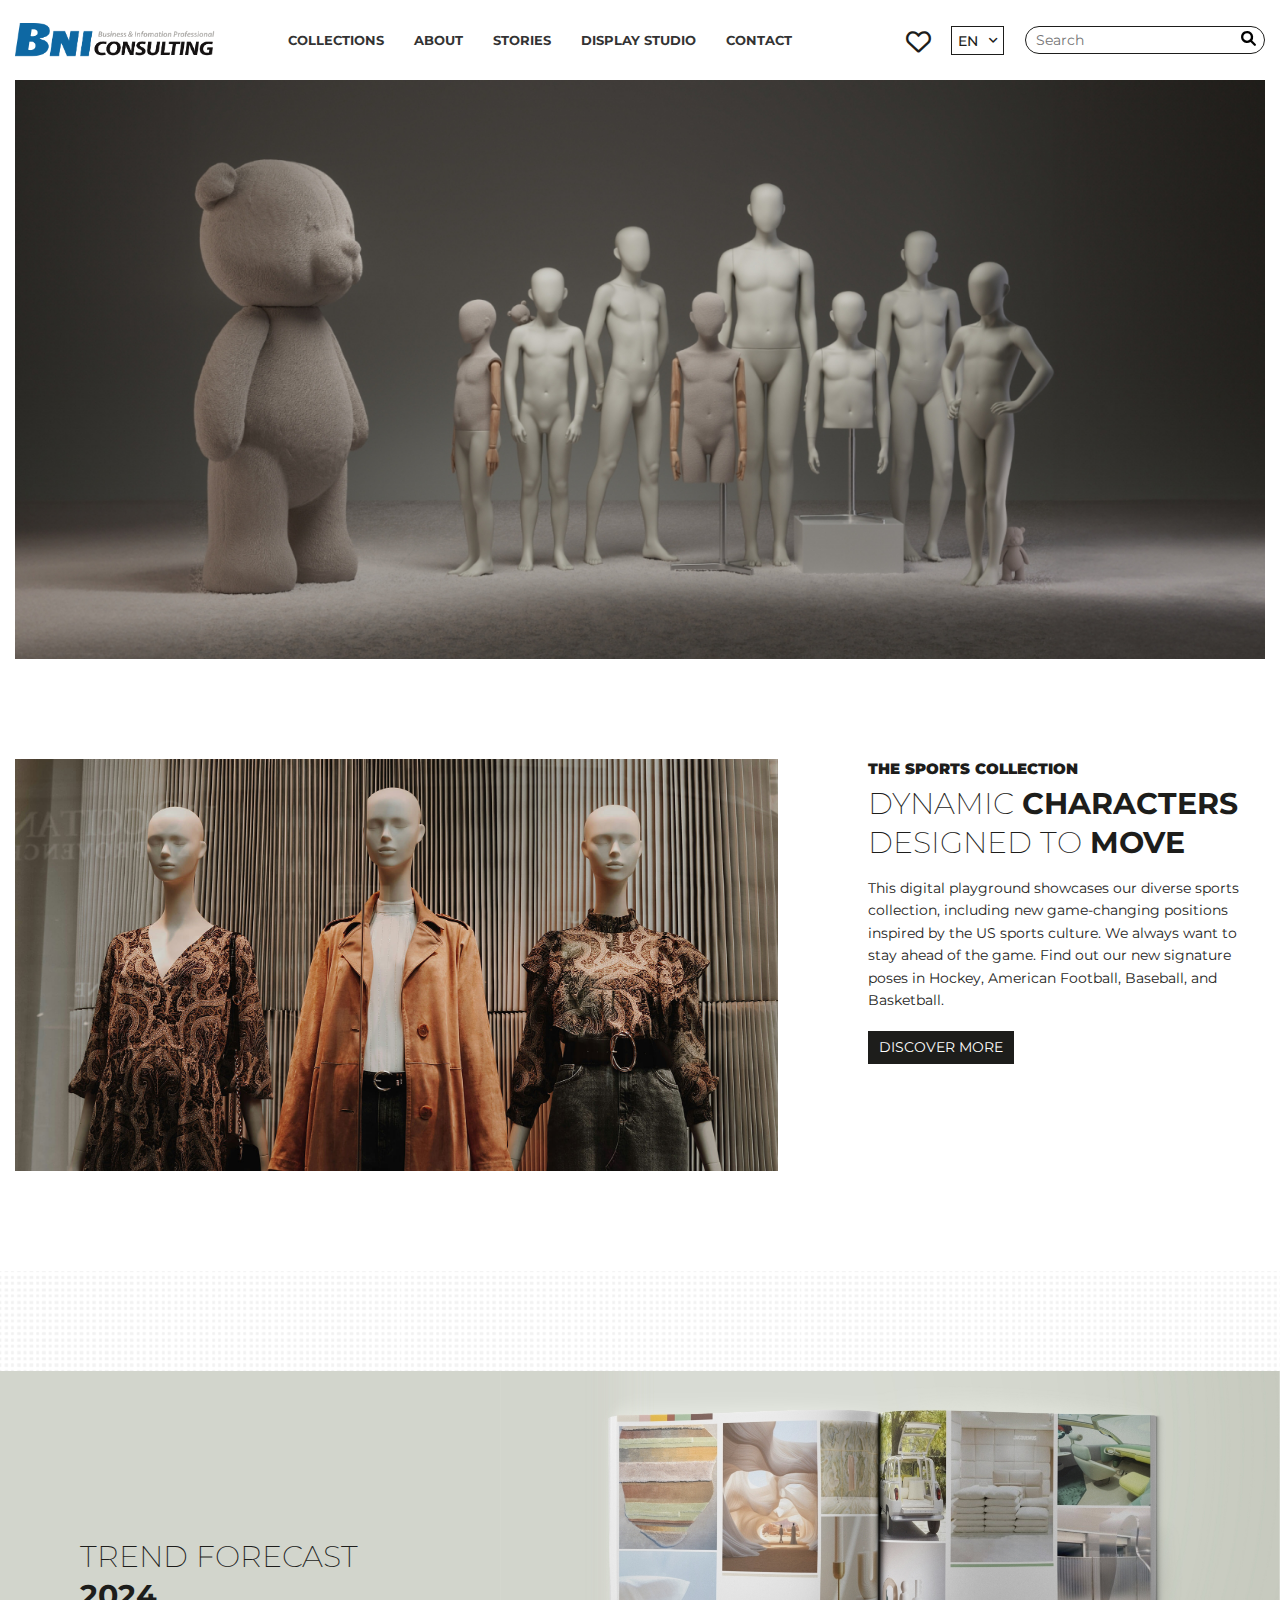
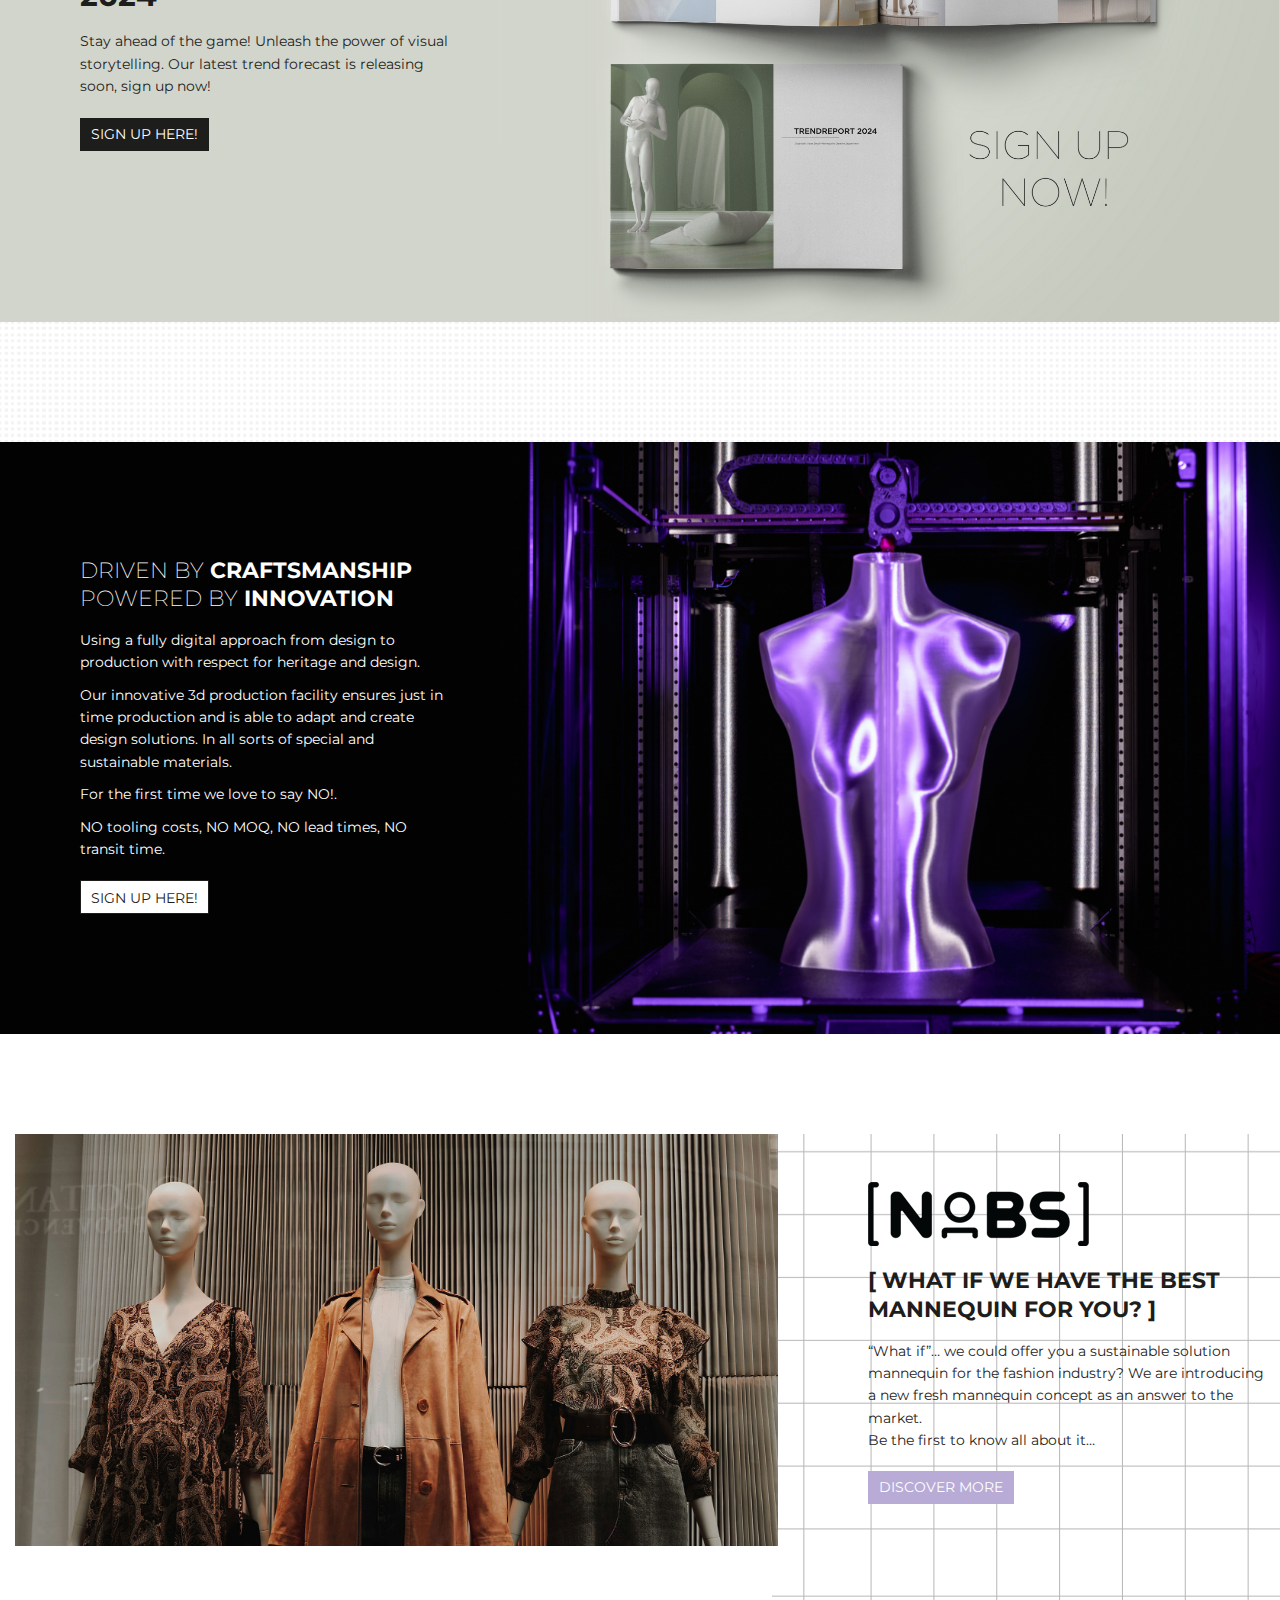
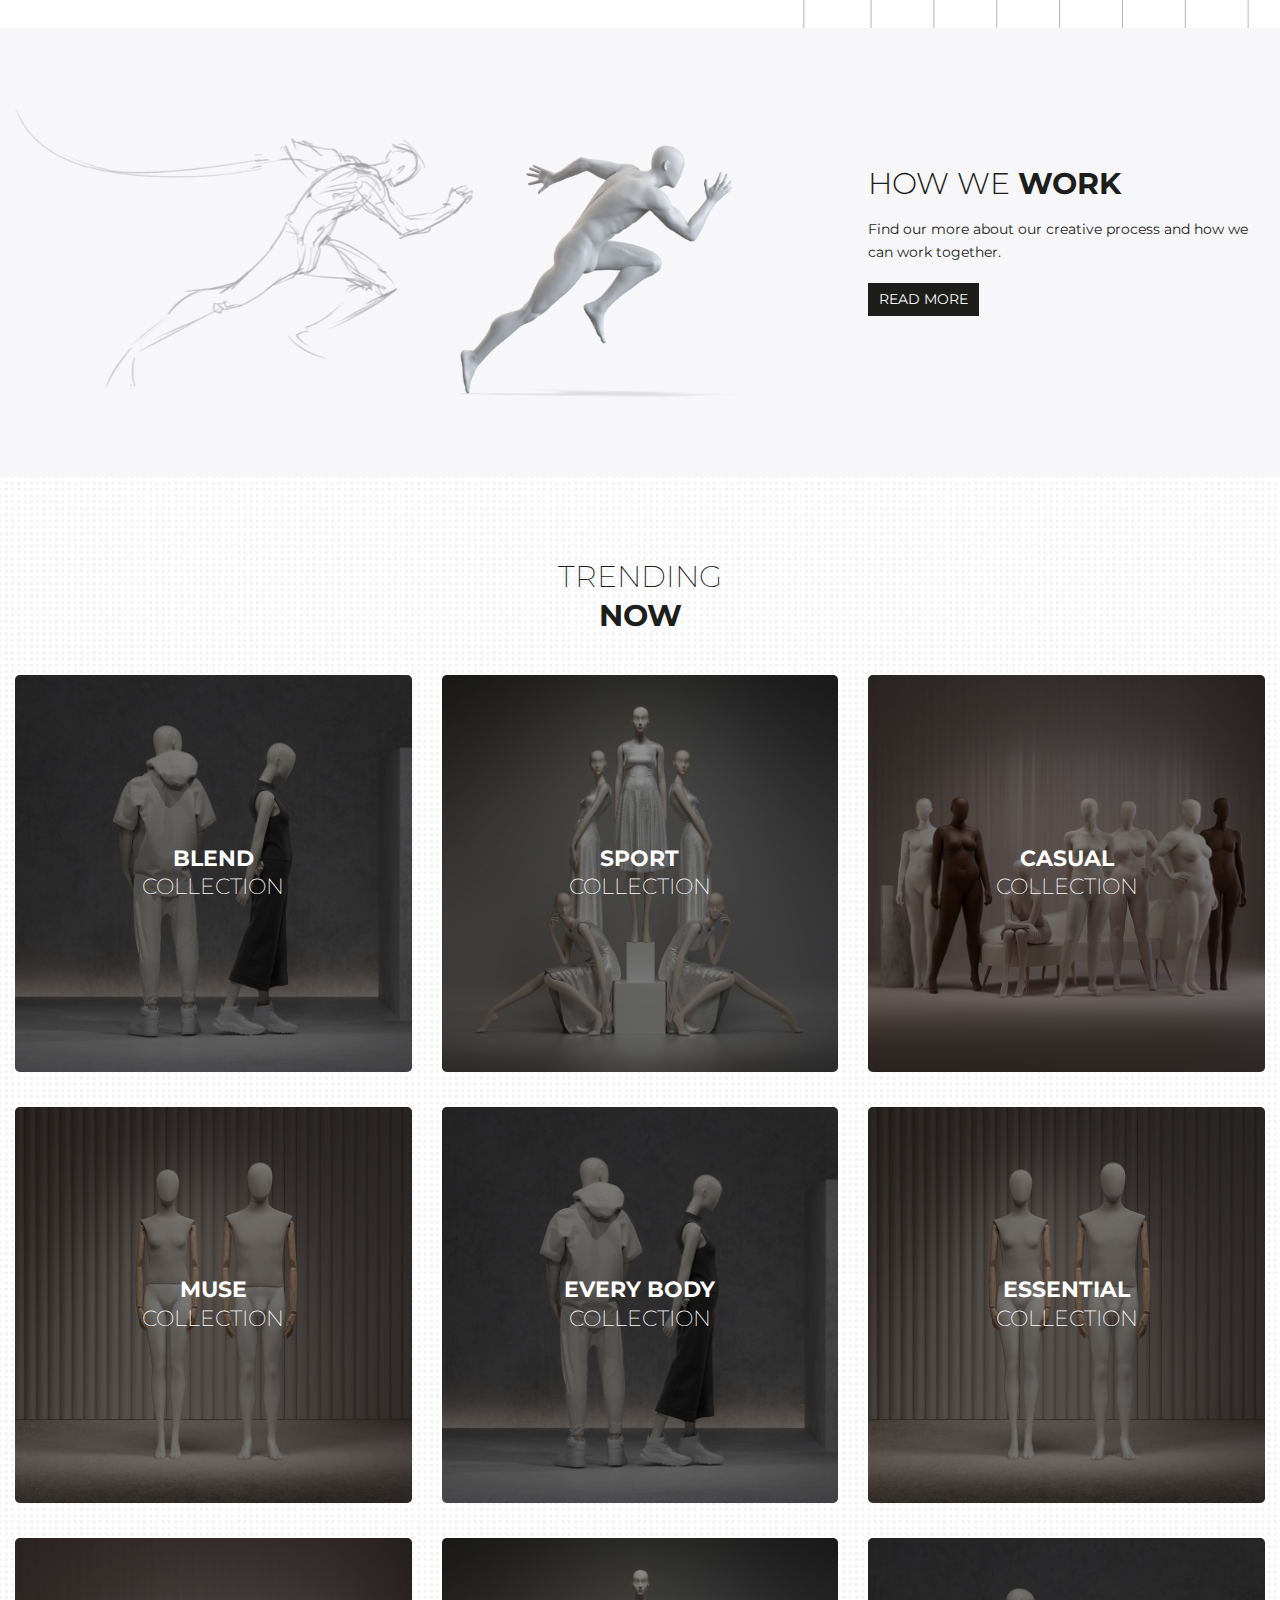
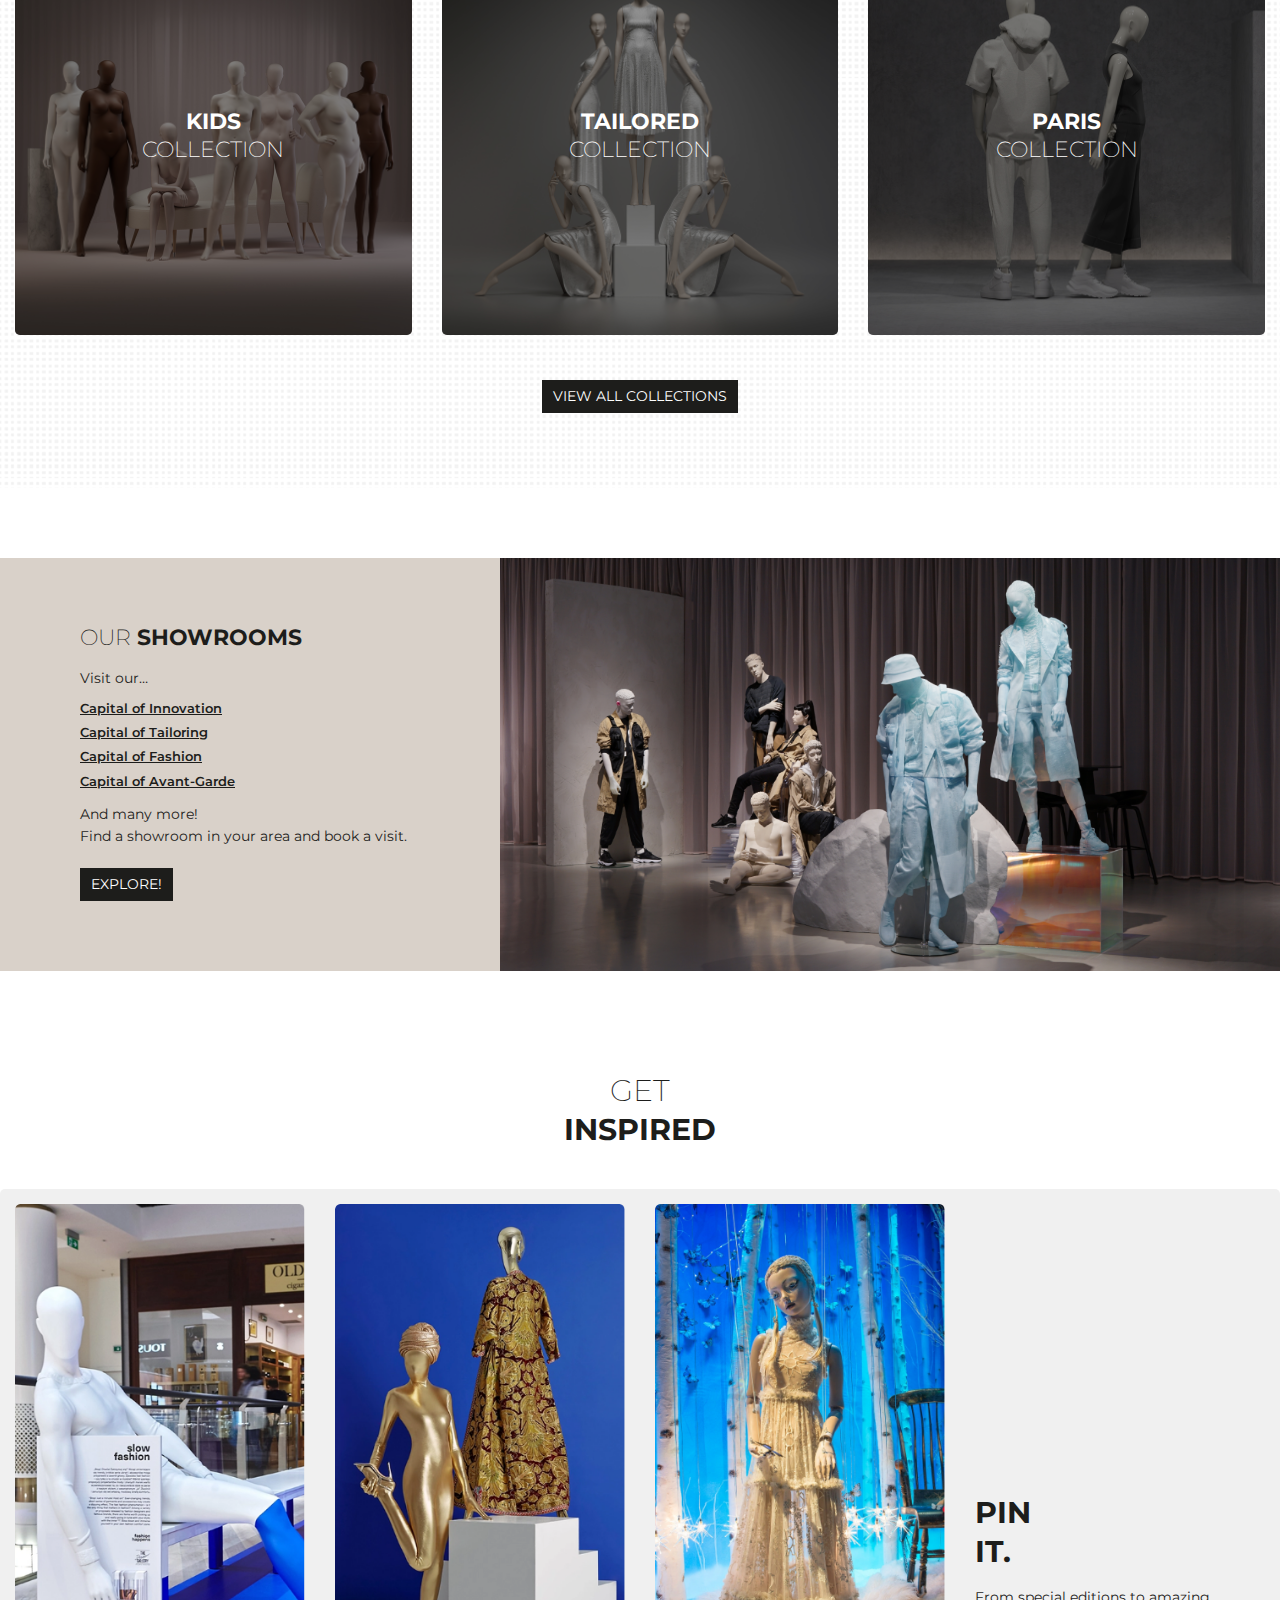
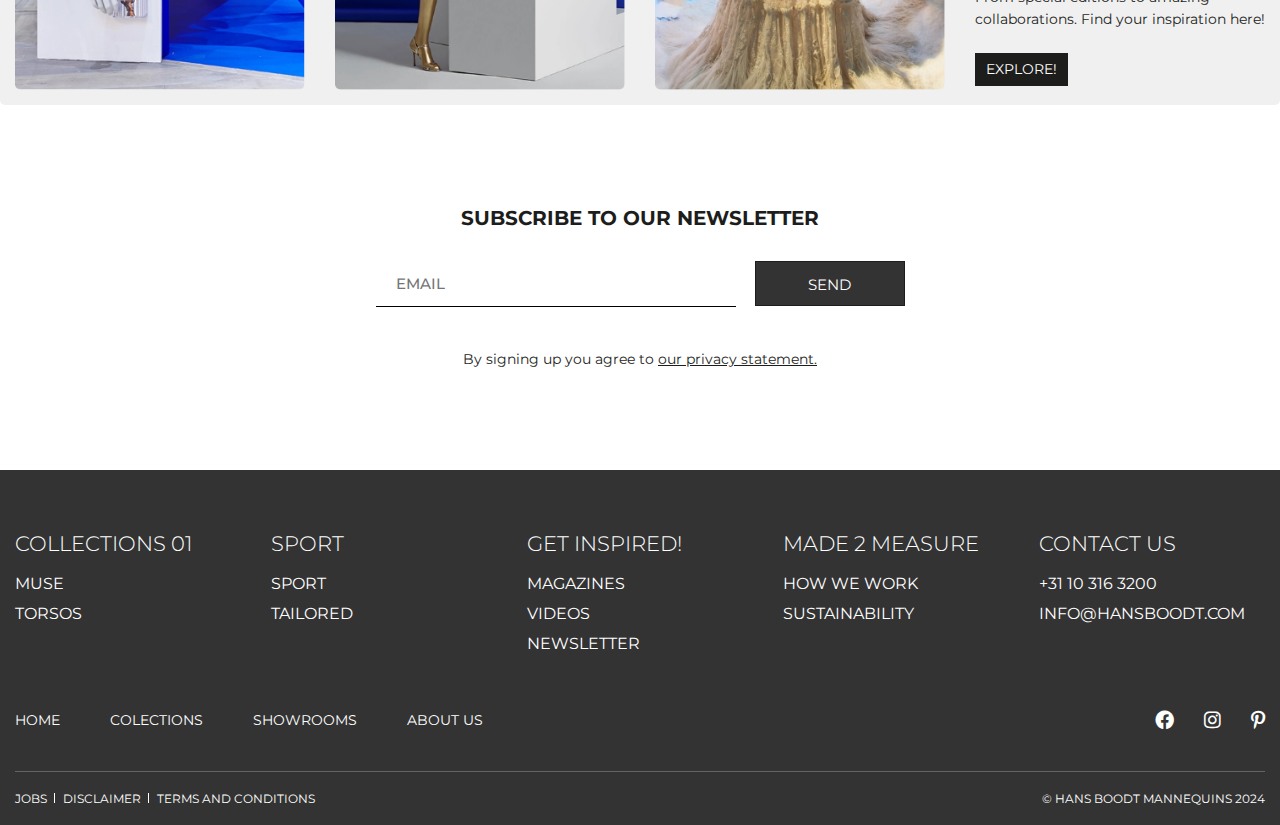
==== commit 19dbbef2: "Add section collection page" ====
--- a/index.html
+++ b/index.html
@@ -24,7 +24,11 @@
 				<div class="row row-header align-center space-between">
 					<div class="site-branding header-left d-flex align-center">
 						<a class="logo logo-desktop" href="#" title="Mori"><img alt="logo-desktop" src="assets/image/logo-desktop.png"></a>
-						<div id="menu-reponsive" class="site-navigation header-menu">                                                                      
+						<div id="menu-reponsive" class="site-navigation header-menu">   
+							<div onclick="navClose()" class="nav-close"><i class="fa-solid fa-plus"></i></div> 
+							<div class="logo-menu-dropdown">
+								<a class="logo logo-desktop" href="#" title="Mori"><img alt="logo-desktop" src="assets/image/logo-desktop.png"></a>
+							</div>                                                                 
 							<ul class="main-menu">
 								<li>
 									<a href="#">Collections</a>
@@ -41,7 +45,14 @@
 								<li>
 									<a href="#">Contact</a>
 								</li>	
-							</ul>
+								<li>
+									<form class="form-search-respon" action="/search" method="GET">
+										<input type="text" name="query" placeholder="Search">
+										<button type="submit"><i class="fa-solid fa-magnifying-glass"></i></button>
+									</form>
+								</li>	
+							</ul>
+
 						</div>
 					</div>
 
@@ -78,7 +89,8 @@
 				<div class="row">
 					<div class="col-12">
 						<div class="main-slide">
-							<!-- <img src="assets/image/img-slide.png" alt="img-slide"> -->
+							<img src="assets/image/img-section-collection.jpg" style="width: 100%;" alt="img-slide" class="img-desktop">
+							<img src="assets/image/img-section-collection-mobile.jpg" style="width: 100%;" alt="img-slide" class="img-mobile">
 						</div>
 					</div>
 				</div>
@@ -434,8 +446,9 @@
 		<section class="footer-top">
 			<div class="container-fluidd">
 				<div class="row">
-					<div class="col-lg-ct-2 col-sm-6 footer-column">
-						<h4 class="heading-footer">COLLECTIONS 01</h4>
+
+					<div class="col-lg-ct-2 col-sm-6 footer-column footer-item">
+						<h4 onclick="myFunction(0)" class="heading-footer">COLLECTIONS 01 <i class="fa-solid fa-plus"></i></h4>
 						<div id="nav-content-footer" class="nav-content-list">
 							<ul class="menu-footer hover-list-style2">
 								<li class="item"><a href="#">Muse</a></li>
@@ -443,8 +456,9 @@
 							</ul>
 						</div>
 					</div>
-					<div class="col-lg-ct-2 col-sm-6 footer-column">
-						<h4 class="heading-footer">SPORT</h4>
+
+					<div class="col-lg-ct-2 col-sm-6 footer-column footer-item">
+						<h4 onclick="myFunction(1)" class="heading-footer">SPORT <i class="fa-solid fa-plus"></i></h4>
 						<div id="nav-content-footer" class="nav-content-list">
 							<ul class="menu-footer hover-list-style2">
 								<li class="item"><a href="#">Sport</a></li>
@@ -452,8 +466,9 @@
 							</ul>
 						</div>
 					</div>
-					<div class="col-lg-ct-2 col-sm-6 footer-column">
-						<h4 class="heading-footer">GET INSPIRED!</h4>
+
+					<div class="col-lg-ct-2 col-sm-6 footer-column footer-item">
+						<h4 onclick="myFunction(2)" class="heading-footer">GET INSPIRED! <i class="fa-solid fa-plus"></i></h4>
 						<div id="nav-content-footer" class="nav-content-list">
 							<ul class="menu-footer hover-list-style2">
 								<li class="item"><a href="#">Magazines</a></li>
@@ -462,8 +477,9 @@
 							</ul>
 						</div>
 					</div>
-					<div class="col-lg-ct-2 col-sm-6 footer-column">
-						<h4 class="heading-footer">MADE 2 MEASURE</h4>
+
+					<div class="col-lg-ct-2 col-sm-6 footer-column footer-item">
+						<h4 onclick="myFunction(3)" class="heading-footer">MADE 2 MEASURE <i class="fa-solid fa-plus"></i></h4>
 						<div id="nav-content-footer" class="nav-content-list">
 							<ul class="menu-footer hover-list-style2">
 								<li class="item"><a href="#">How we work</a></li>
@@ -471,6 +487,7 @@
 							</ul>
 						</div>
 					</div>
+
 					<div class="col-lg-ct-2 col-sm-6 footer-column">
 						<h4 class="heading-footer">CONTACT US</h4>
 						<ul class="menu-footer hover-list-style2">
--- a/assets/css/main.css
+++ b/assets/css/main.css
@@ -60,7 +60,7 @@
     line-height: normal;
 }
 h5, .h5 {
-    font-size: 18px;
+    font-size: 14px;
 }
 h2, h3, h4, h5, h6, .h1, .h2, .h3, .h4, .h5, .h6 {
     font-weight: 700;
@@ -112,11 +112,13 @@
     text-align: right;
 }
 
-.hover-list-style2 li a {
+.hover-list-style2 li a,
+.btn-hover-line {
     position: relative;
 }
 
-.hover-list-style2 li a:before {
+.hover-list-style2 li a:before,
+.btn-hover-line:before {
     position: absolute;
     content: '';
     bottom: 0;
@@ -127,11 +129,13 @@
     transition: all 0.25s cubic-bezier(0.645,0.045,0.355,1);
 }
 
-.hover-list-style2 li a:hover {
+.hover-list-style2 li a:hover,
+.btn-hover-line:hover {
     color: #fff !important;
 }
 
-.hover-list-style2 li a:hover:before {
+.hover-list-style2 li a:hover:before,
+.btn-hover-line:hover:before {
     left: 0;
     width: 100%;
 }
@@ -253,12 +257,6 @@
     margin-top: 100px;
 }
 
-.main-slide {
-    width: 100%;
-    height: 820px;
-    background-color: #666;
-}
-
 .item-list-link li a {
     font-size: 13px;
     font-weight: 600;
@@ -276,6 +274,10 @@
     padding: 0 0 100px;
 }
 
+.img-mobile {
+    display: none;
+}
+
 /* Heading */
 @media (min-width: 1200px) {
     .mw-400 {
@@ -289,6 +291,10 @@
     .column-img {
         padding-right: 60px;
     }
+
+    .pr-20 {
+        padding-right: 20px !important;
+    }
 }
 
 .sub-heading {
@@ -300,6 +306,10 @@
 
 .heading {
     font-size: 30px;
+}
+
+.heading.size-02 {
+    font-size: 35px;
 }
 
 .heading span {
@@ -371,4 +381,125 @@
 .form-subscribe input:hover,
 .form-subscribe input:focus {
     border-radius: 0 !important;
-}+}
+
+/* Section scroll */
+.buton-scroll-section img {
+    border-radius: 100%;
+    border: 1px solid #9f9f9f;
+}
+
+.buton-scroll-section {
+    display: flex;
+    align-items: center;
+    justify-content: center;
+    gap: 12px;
+}
+
+.btn-scroll img {
+    display: block;
+    margin-bottom: 10px;
+}
+
+.title-btn-scroll {
+    font-size: 13px;
+    font-weight: 700;
+}
+
+.title-btn-scroll:hover {
+    color: var(--primary_color) !important;
+}
+    
+.title-btn-scroll.btn-hover-line:before {
+    background-color: var(--primary_color);
+}
+
+/* Product grid */
+.wrap-item-product {
+    background-color: #f0f0f0;
+    border-radius: 2px;
+    overflow: hidden;
+    position: relative;
+}
+
+.wrap-item-product:after {
+    position: absolute;
+    top: 0;
+    left: 0;
+    width: 100%;
+    height: 100%;
+    content: "";
+    opacity: 0;
+    visibility: hidden;
+    pointer-events: none;
+    background: rgba(29, 29, 27, .6);
+    -webkit-backdrop-filter: blur(2px);
+    backdrop-filter: blur(2px);
+    transition: opacity .2s ease;  
+}
+
+.item-content {
+    z-index: 3;
+    position: absolute;
+    top: 50%;
+    left: 0;
+    right: 0;
+    width: 100%;
+    transform: translateY(-50%);
+    opacity: 0;
+    visibility: hidden;
+}
+
+.item-show-detail {
+    display: block;
+    color: #fff;
+    font-weight: 700;
+    font-size: 11px;
+    text-transform: uppercase;
+    margin-bottom: 10px;
+}
+
+.btn-add-wishlist {
+    border-color: #fff;
+    width: 80%;
+    font-weight: 700;
+    font-size: 11px;
+    text-transform: uppercase;
+}
+
+.btn-add-wishlist i,
+.item-show-detail i {
+    margin-right: 5px;
+}
+
+.heading-product {
+    font-weight: 700;
+    text-transform: uppercase;
+    margin-top: 14px;
+    margin-bottom: 17px;
+}
+
+.wrap-item-product:hover:after,
+.wrap-item-product:hover .item-content {
+    opacity: 1;
+    visibility: visible;
+}
+
+.item-show-detail:hover {
+    transform: translateY(-2px);
+    color: #000;
+}
+
+
+
+
+
+
+
+
+
+
+
+
+
+
--- a/assets/css/header.css
+++ b/assets/css/header.css
@@ -88,6 +88,10 @@
 
 .form-search button i {
     font-size: 15px;
+}
+
+.form-search-respon {
+    display: none;
 }
 
 /* Style nav menu sidebar */
@@ -140,13 +144,44 @@
     position: relative;
 }
 
+.logo-menu-dropdown {
+    transform: translateY(-5px);
+    display: none;
+}
+
+.nav-close {
+    position: absolute;
+    top: 13px;
+    right: 15px;
+    color: #fff;
+    transform: rotate(45deg);
+    font-size: 40px;
+    cursor: pointer;
+    width: 40px;
+    height: 40px;
+}
+
+.nav-close i {
+    font-weight: 500;
+    transform: translate(7px, -7px);
+}
+
 @media (max-width: 1199px) {
+    .logo-menu-dropdown {
+        display: block;
+    }
+
+    .main-menu {
+        margin-top: 50px;
+    }
+
     .main-menu li a {
         height: 0;
-        line-height: 25px;
         text-transform: capitalize;
         padding-bottom: 10px;
         font-weight: 500;
+        font-size: 25px;
+        line-height: 1.5;
     }
 
     #site-header-wrap #menu-sidebar {
@@ -159,34 +194,71 @@
 
     .site-navigation {
         border-top: 1px solid rgba(0,0,0,8%);
-        background-color: #fff;
+        background-color: #333;
         position: absolute;
         z-index: 1001;
-        padding: 28px 20px 25px;
-        top: 120px;
-        left: 0;
-        right: 0;
+        padding: 28px 35px 25px;
+        top: 0;
+        width: 100%;
+        right: -100%;
         visibility: hidden;
-        opacity: 0;
         z-index: -1;
-        max-height: 80vh;
+        height: 100vh;
         overflow-y: scroll;
         transition: all 0.25s cubic-bezier(0.645,0.045,0.355,1);
     }
     
     .site-navigation.navigation-open {
-        opacity: 1;
         visibility: visible;
-        top: 70px;
         z-index: 999;
+        width: 100%;
+        right: 0;
         transform: translateY(0);
     }
 
     .site-navigation .main-menu li {
         display: block;
-        margin-bottom: 5px;
+        margin-bottom: 20px;
     }   
     .site-navigation .main-menu li a {
         padding-left: 0;
+        color: #fff;
     }   
+
+    .form-search-respon {
+        position: relative;
+        margin-top: 60px;
+        display: block;
+    }
+
+    .form-search-respon input {
+        width: 100%;
+        background-color: transparent;
+        border: 1px solid #fff !important;
+        border-radius: 50px;
+        height: 45px;
+        line-height: 45px;
+        padding: 5px 20px;
+        font-size: 16px;
+        font-weight: 500;
+        color: #fff;
+    }
+
+    .form-search-respon button {
+        position: absolute;
+        top: 13px;
+        right: 15px;
+        background-color: transparent;
+    }
+
+    .form-search-respon button i {
+        font-size: 17px;
+        color: #fff;
+    }
+
+    .form-search-respon input:active,
+    .form-search-respon input:focus,
+    .form-search-respon input:hover {
+        border-color: #fff !important;
+    }
 }--- a/assets/css/footer.css
+++ b/assets/css/footer.css
@@ -8,6 +8,21 @@
 	font-size: 1.4em;
 	color: #fff;
 	font-weight: 300;
+	position: relative;
+}
+
+.heading-footer i {
+	font-size: 27px;
+    font-weight: 500;
+    transition: all .1s ease-in-out;
+    position: absolute;
+    top: 0;
+    right: 0;
+    display: none;
+}
+
+.footer-column.active i {
+	transform: rotate(45deg);
 }
 
 .menu-footer li {
--- a/assets/css/responsive.css
+++ b/assets/css/responsive.css
@@ -84,6 +84,14 @@
 	.section-bgr-01 .column-content-bgr {
 		padding: 30px 0 40px;
 	}
+
+	.img-desktop {
+		display: none;
+	}
+	
+	.img-mobile {
+		display: block;
+	}
 }
 
 @media (max-width: 575px) {
@@ -103,6 +111,27 @@
 	.description-form {
 		margin-top: 20px !important;
 	}
+
+	.heading-footer i {
+	    display: block;
+	}
+
+	.footer-column {
+		margin-bottom: 20px;
+	}
+
+	.footer-column .nav-content-list {
+		height: 0;
+		overflow: hidden;
+		opacity: 0;
+		transition: .3s all;
+	}
+
+	.footer-column.active .nav-content-list {
+		overflow: visible;
+		opacity: 1;
+		margin-bottom: 10px;
+	}
 }
 
 
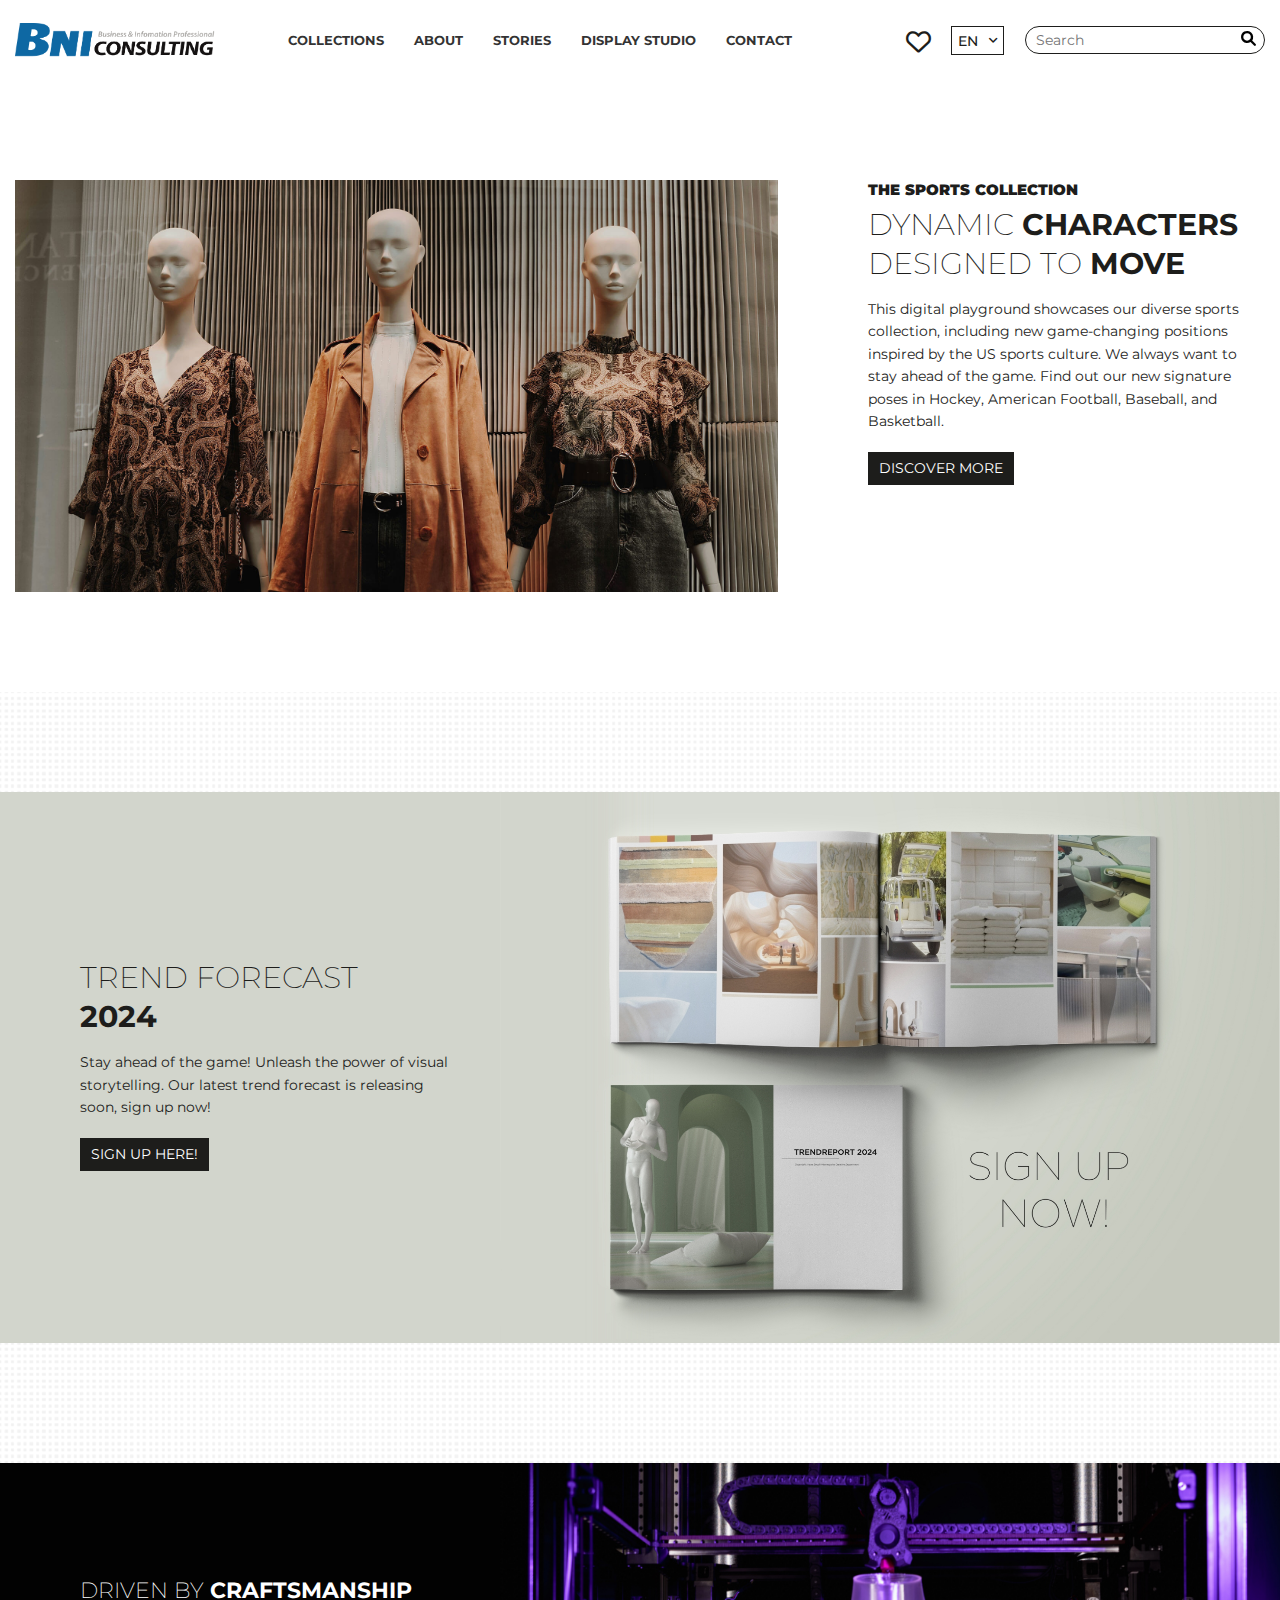
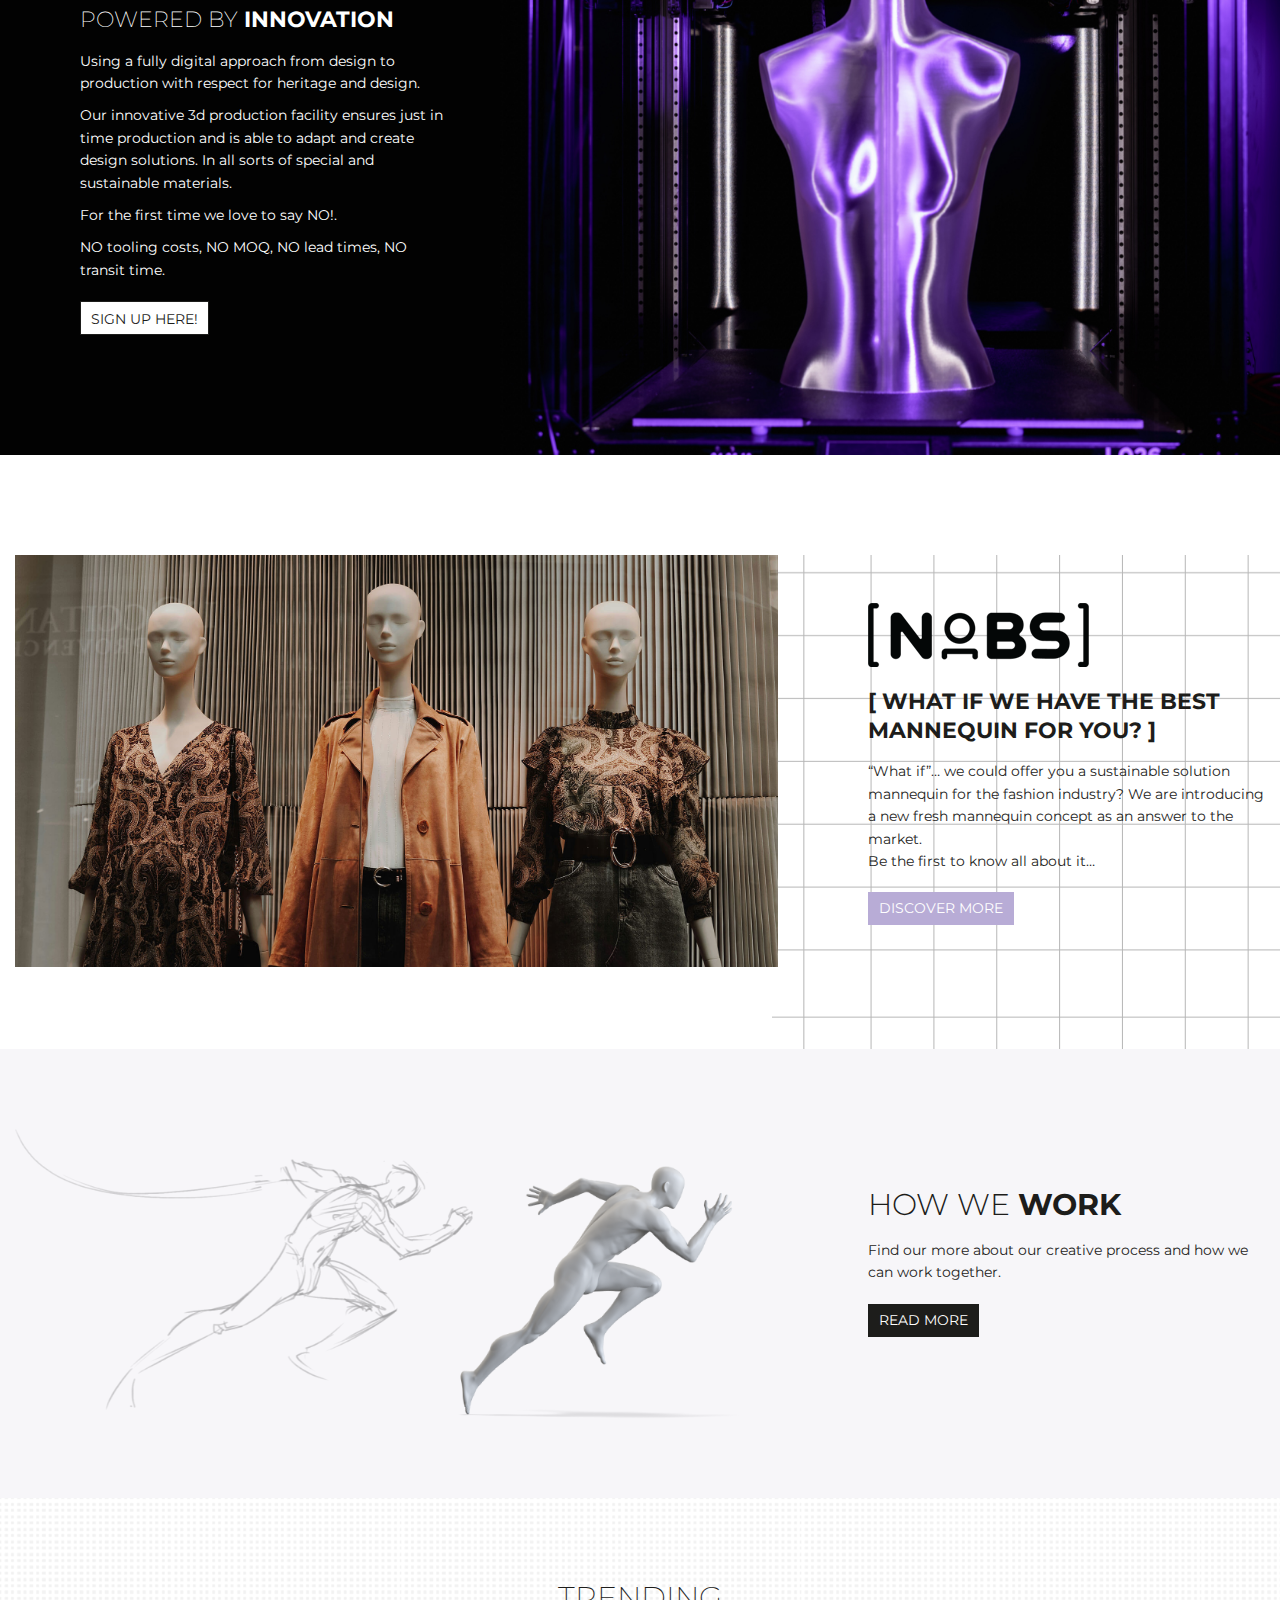
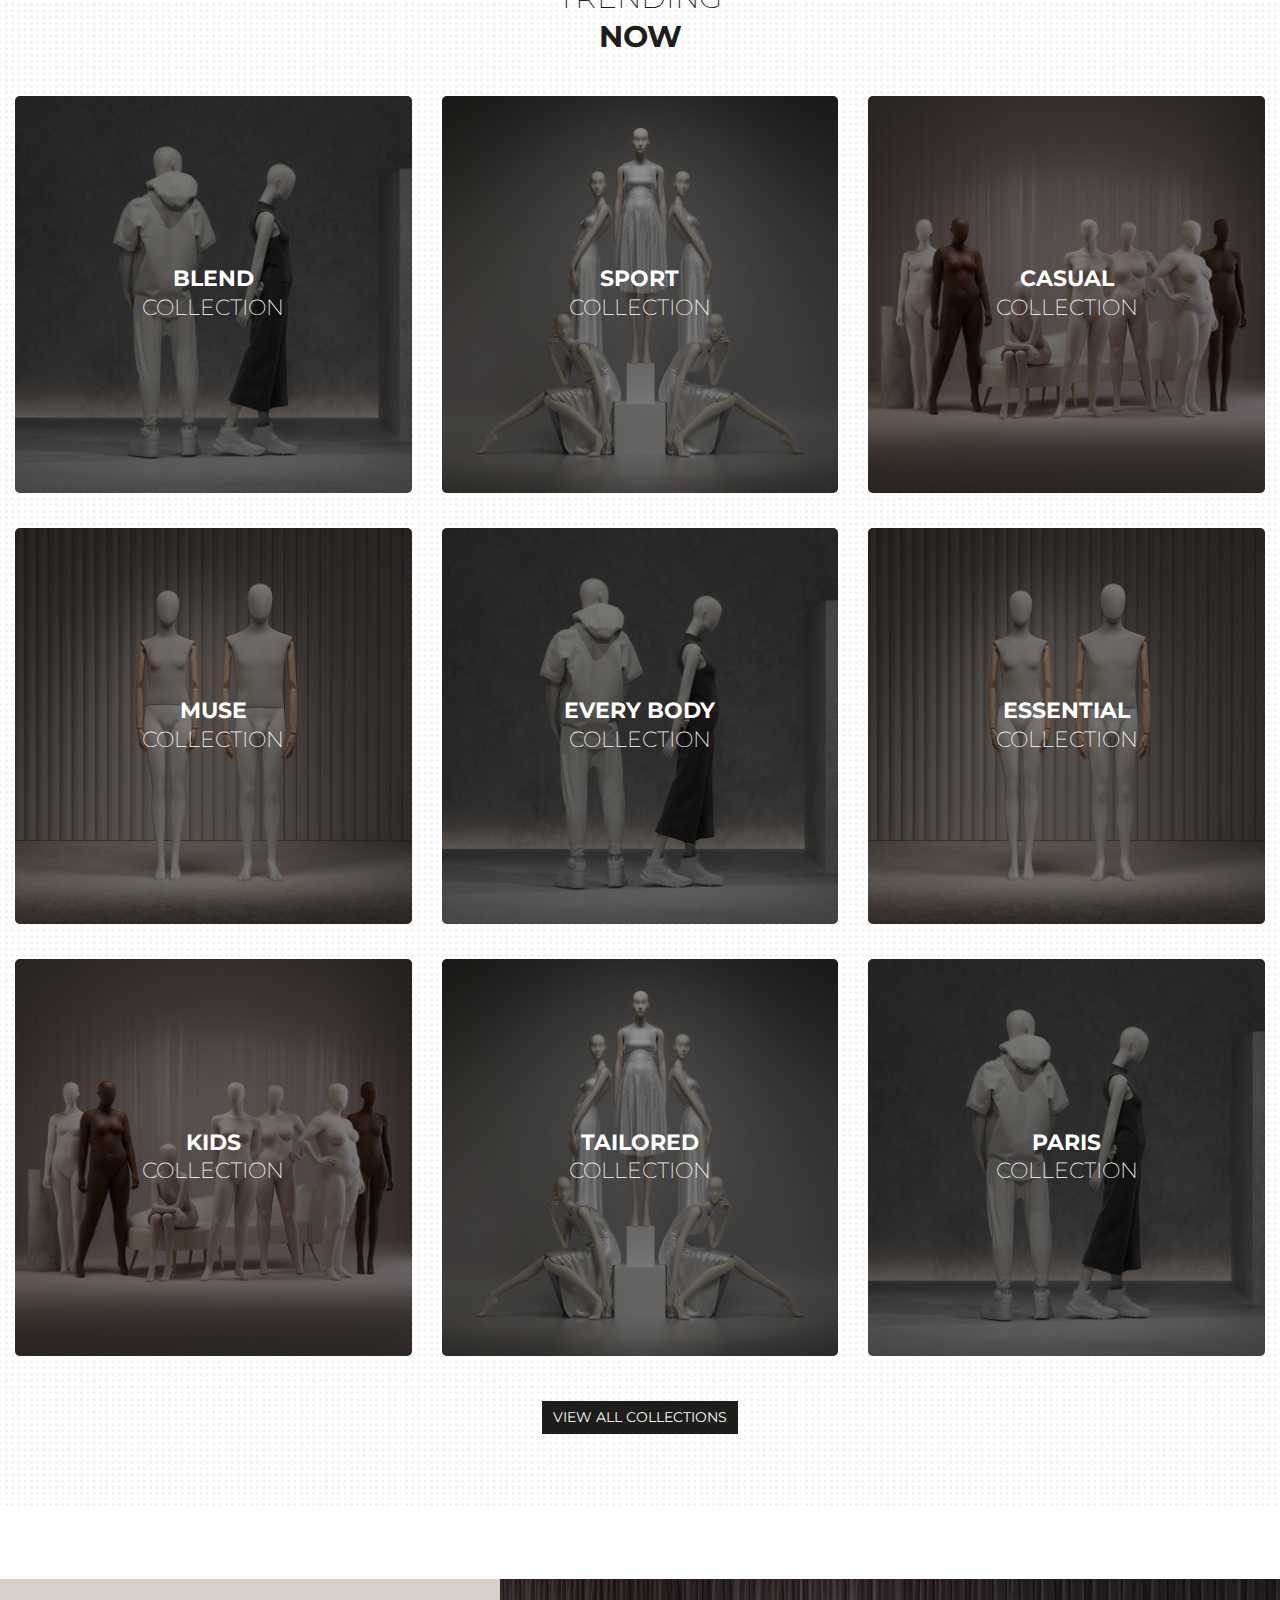
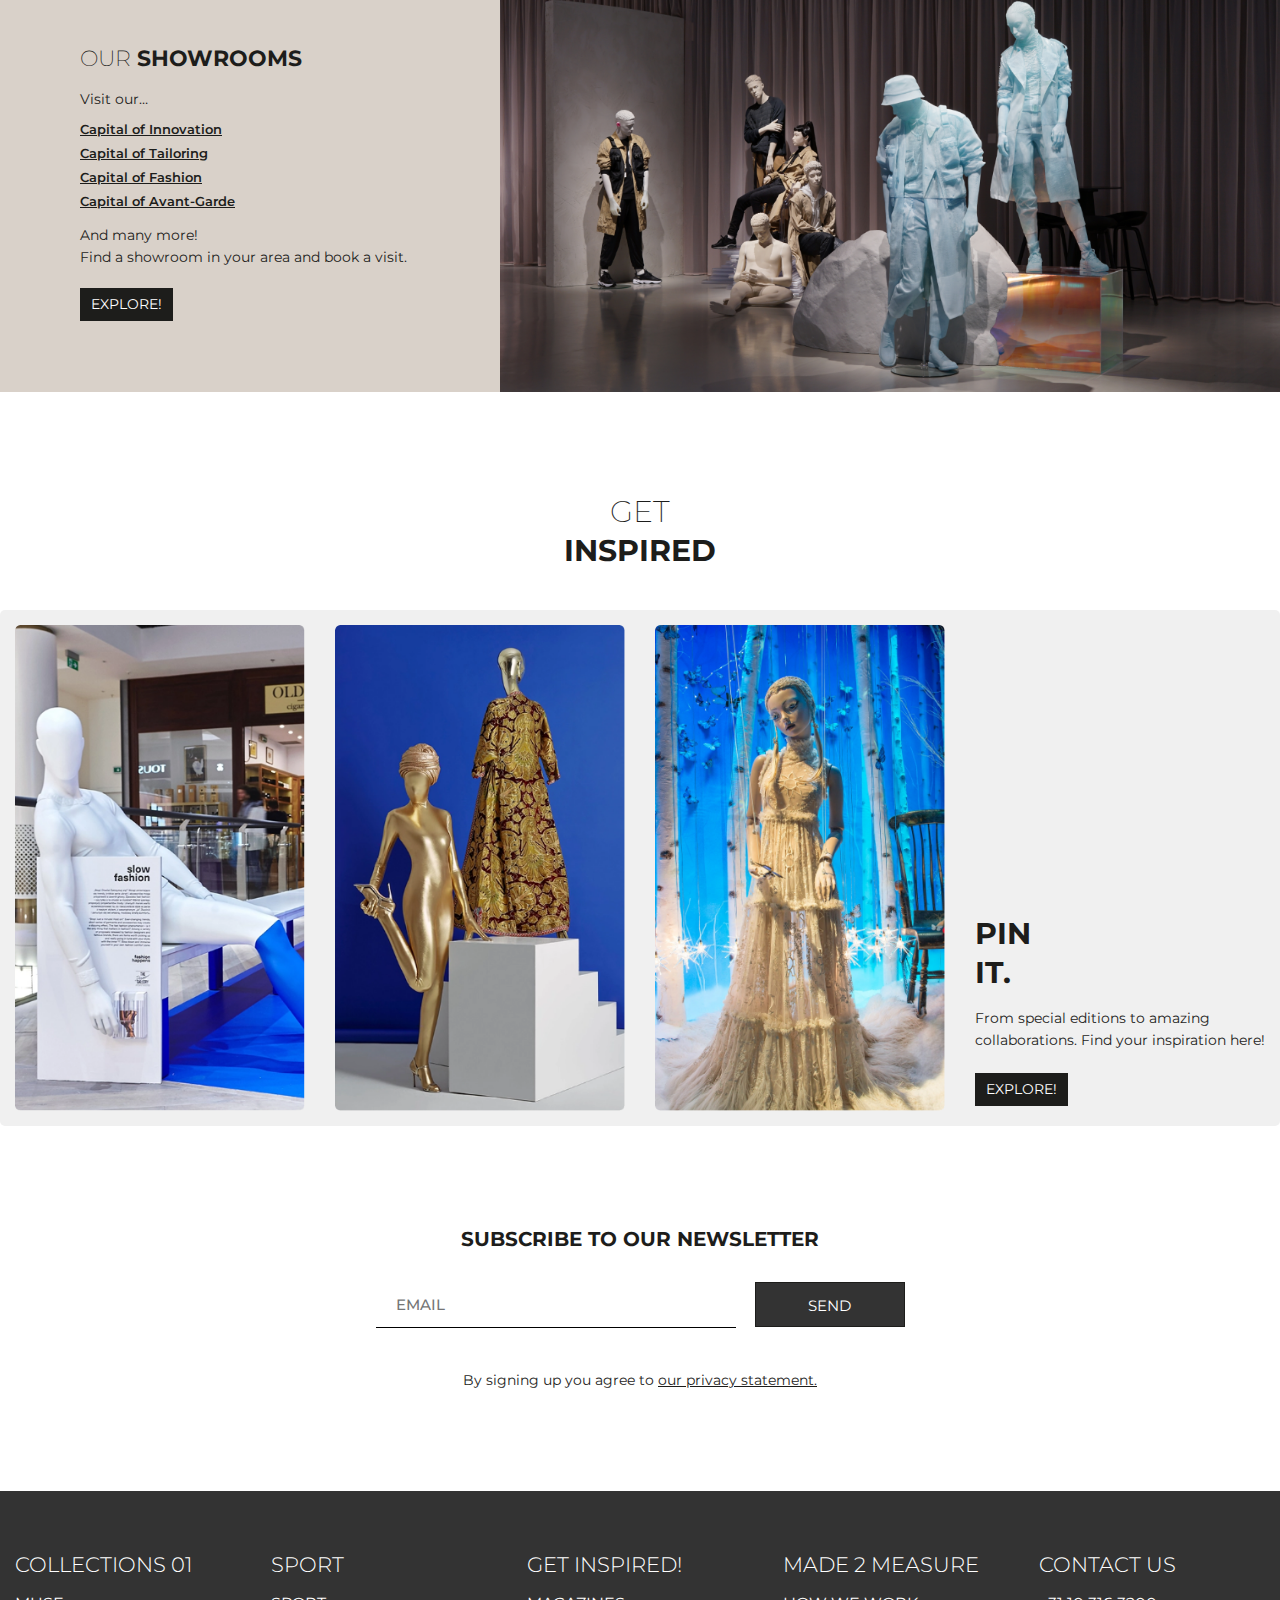
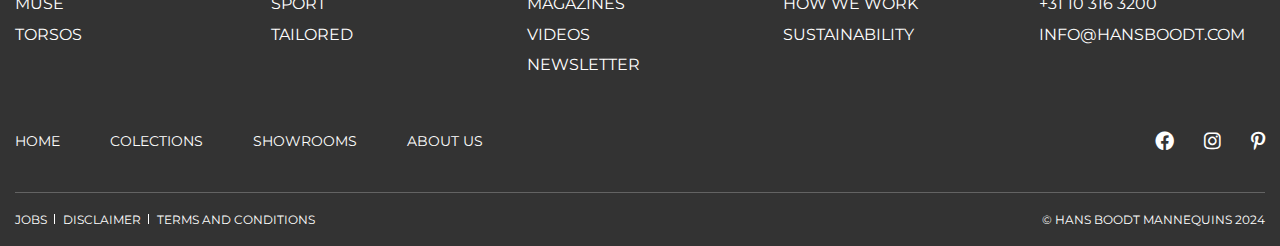
==== commit 4055bccc: "Merge branch 'main' into feature/add-menu-footer" ====
--- a/index.html
+++ b/index.html
@@ -89,8 +89,7 @@
 				<div class="row">
 					<div class="col-12">
 						<div class="main-slide">
-							<img src="assets/image/img-section-collection.jpg" style="width: 100%;" alt="img-slide" class="img-desktop">
-							<img src="assets/image/img-section-collection-mobile.jpg" style="width: 100%;" alt="img-slide" class="img-mobile">
+							<!-- <img src="assets/image/img-slide.png" alt="img-slide"> -->
 						</div>
 					</div>
 				</div>
@@ -446,7 +445,6 @@
 		<section class="footer-top">
 			<div class="container-fluidd">
 				<div class="row">
-
 					<div class="col-lg-ct-2 col-sm-6 footer-column footer-item">
 						<h4 onclick="myFunction(0)" class="heading-footer">COLLECTIONS 01 <i class="fa-solid fa-plus"></i></h4>
 						<div id="nav-content-footer" class="nav-content-list">
@@ -456,7 +454,6 @@
 							</ul>
 						</div>
 					</div>
-
 					<div class="col-lg-ct-2 col-sm-6 footer-column footer-item">
 						<h4 onclick="myFunction(1)" class="heading-footer">SPORT <i class="fa-solid fa-plus"></i></h4>
 						<div id="nav-content-footer" class="nav-content-list">
@@ -466,7 +463,6 @@
 							</ul>
 						</div>
 					</div>
-
 					<div class="col-lg-ct-2 col-sm-6 footer-column footer-item">
 						<h4 onclick="myFunction(2)" class="heading-footer">GET INSPIRED! <i class="fa-solid fa-plus"></i></h4>
 						<div id="nav-content-footer" class="nav-content-list">
@@ -477,7 +473,6 @@
 							</ul>
 						</div>
 					</div>
-
 					<div class="col-lg-ct-2 col-sm-6 footer-column footer-item">
 						<h4 onclick="myFunction(3)" class="heading-footer">MADE 2 MEASURE <i class="fa-solid fa-plus"></i></h4>
 						<div id="nav-content-footer" class="nav-content-list">
--- a/assets/css/responsive.css
+++ b/assets/css/responsive.css
@@ -84,14 +84,6 @@
 	.section-bgr-01 .column-content-bgr {
 		padding: 30px 0 40px;
 	}
-
-	.img-desktop {
-		display: none;
-	}
-	
-	.img-mobile {
-		display: block;
-	}
 }
 
 @media (max-width: 575px) {
@@ -107,6 +99,7 @@
 	    width: 360px;
     	margin-top: 20px;
 	}
+
 
 	.description-form {
 		margin-top: 20px !important;
@@ -131,6 +124,10 @@
 		overflow: visible;
 		opacity: 1;
 		margin-bottom: 10px;
+  }
+
+	.description-form {
+		margin-top: 20px !important;
 	}
 }
 
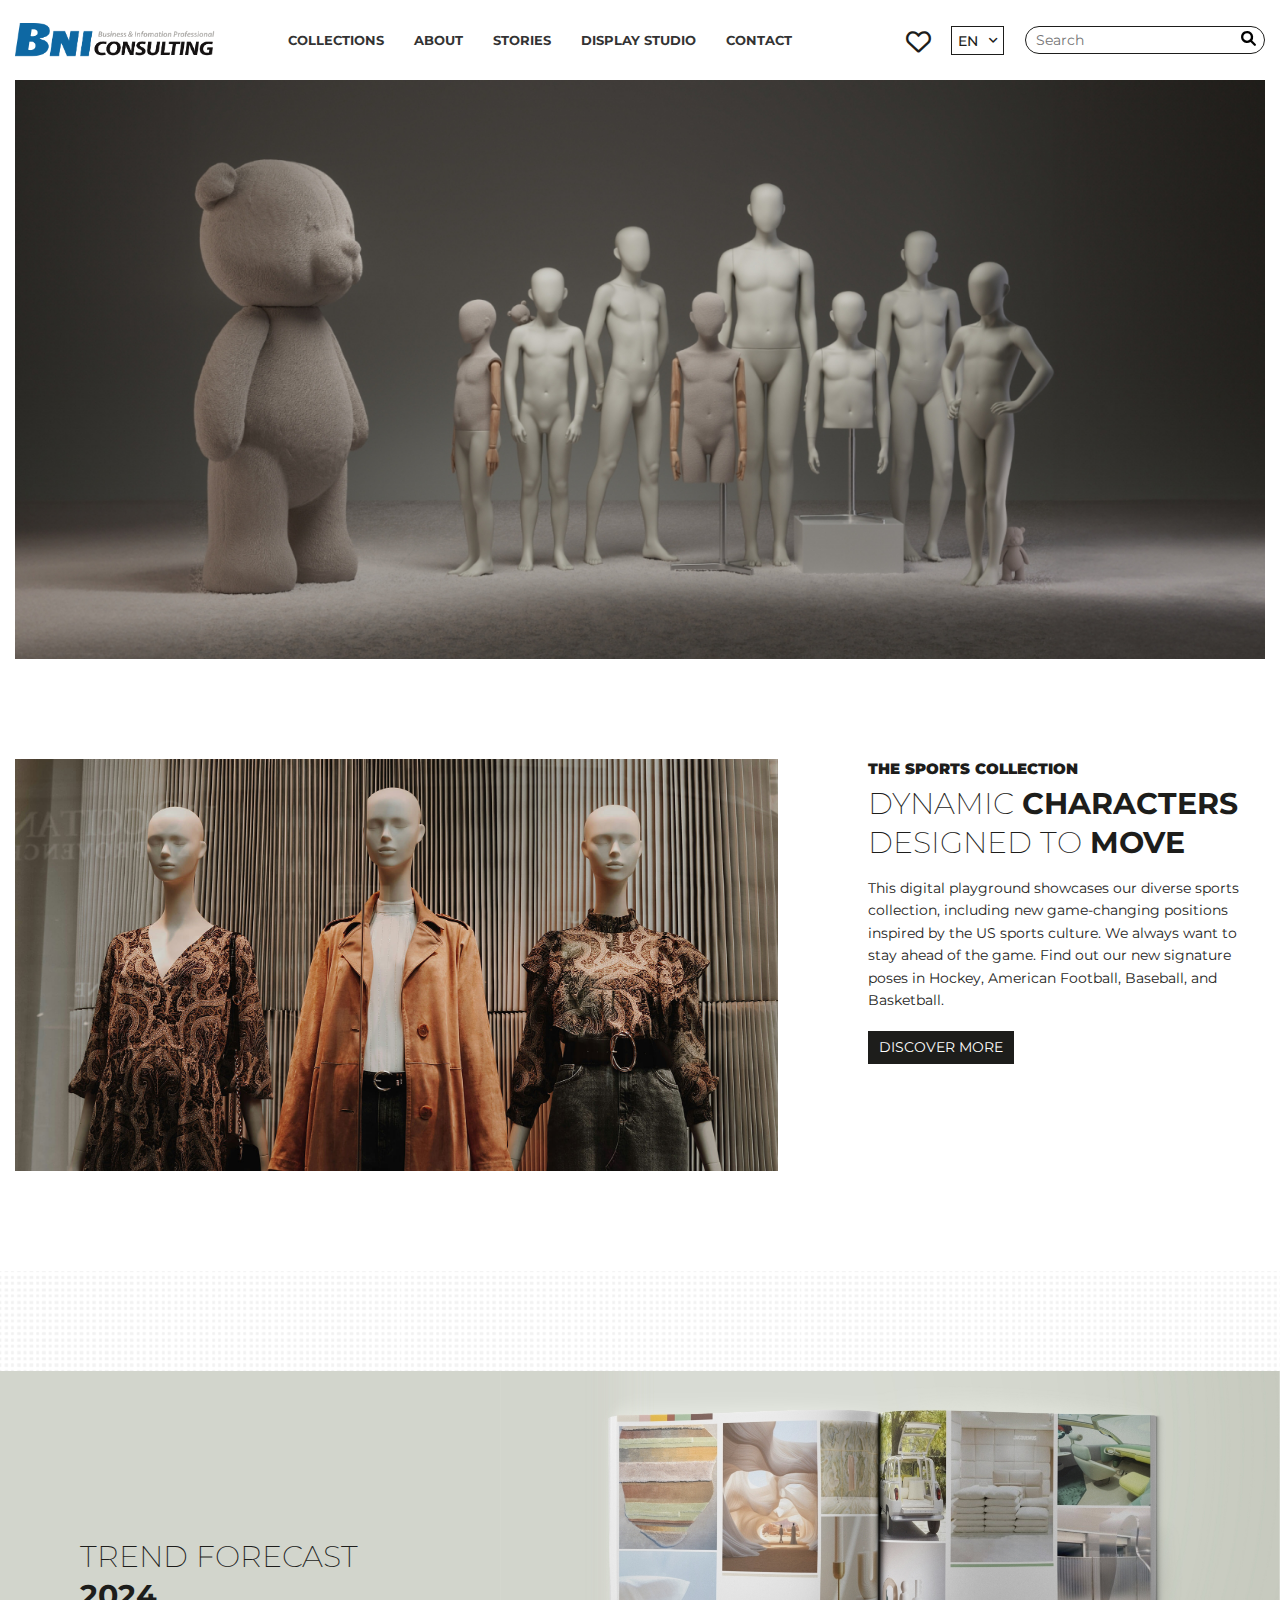
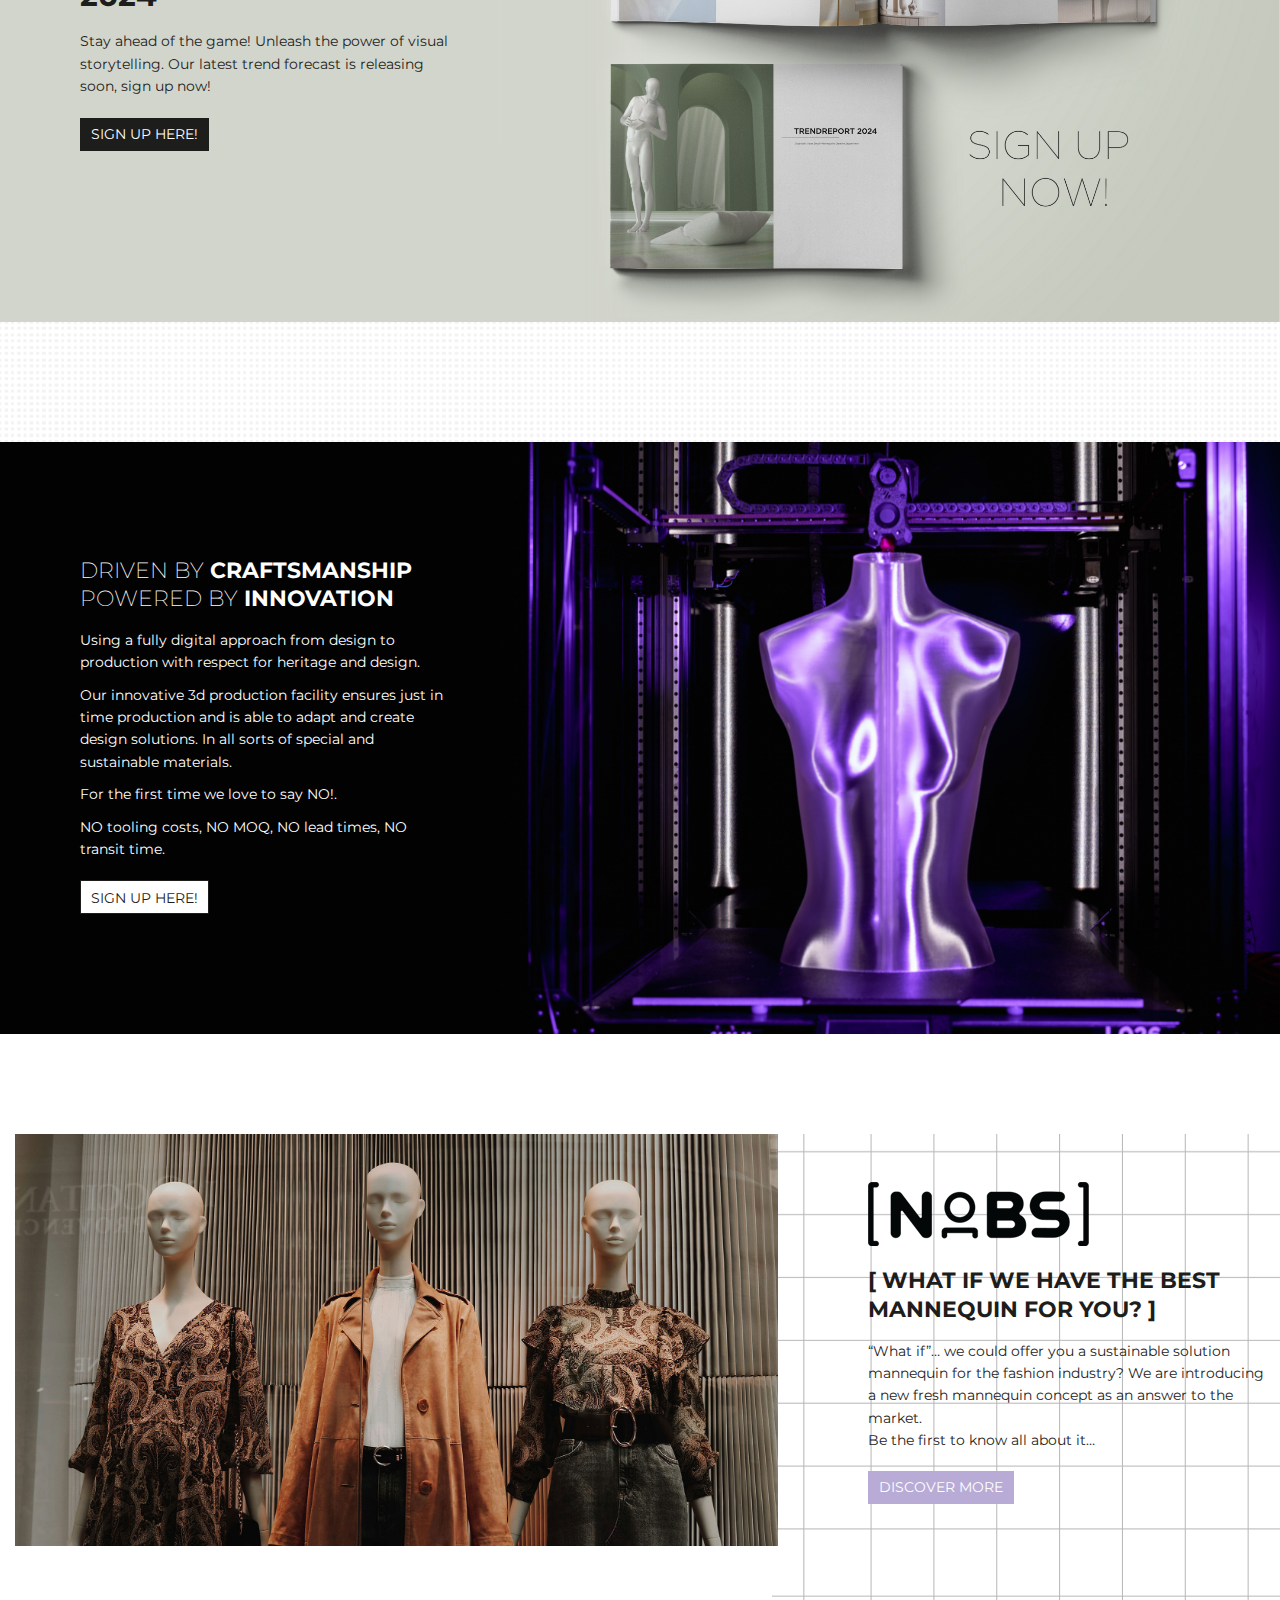
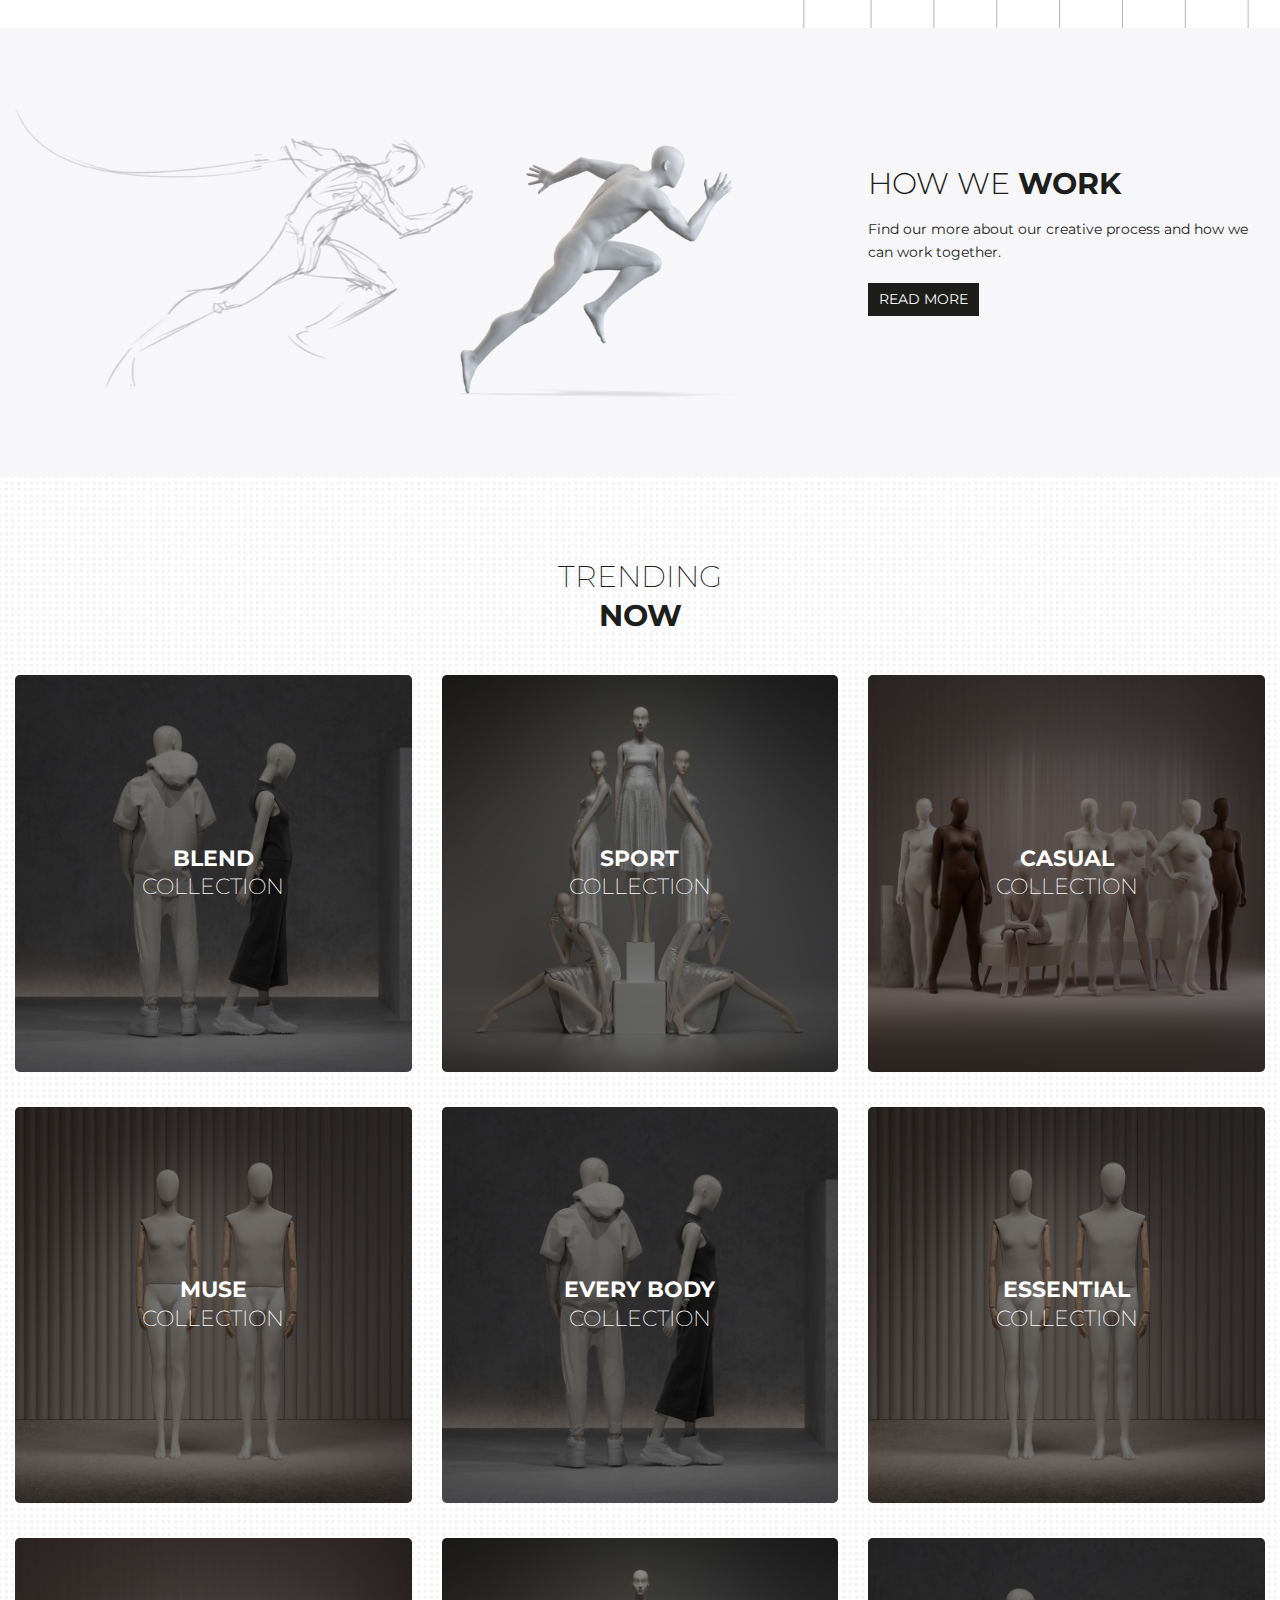
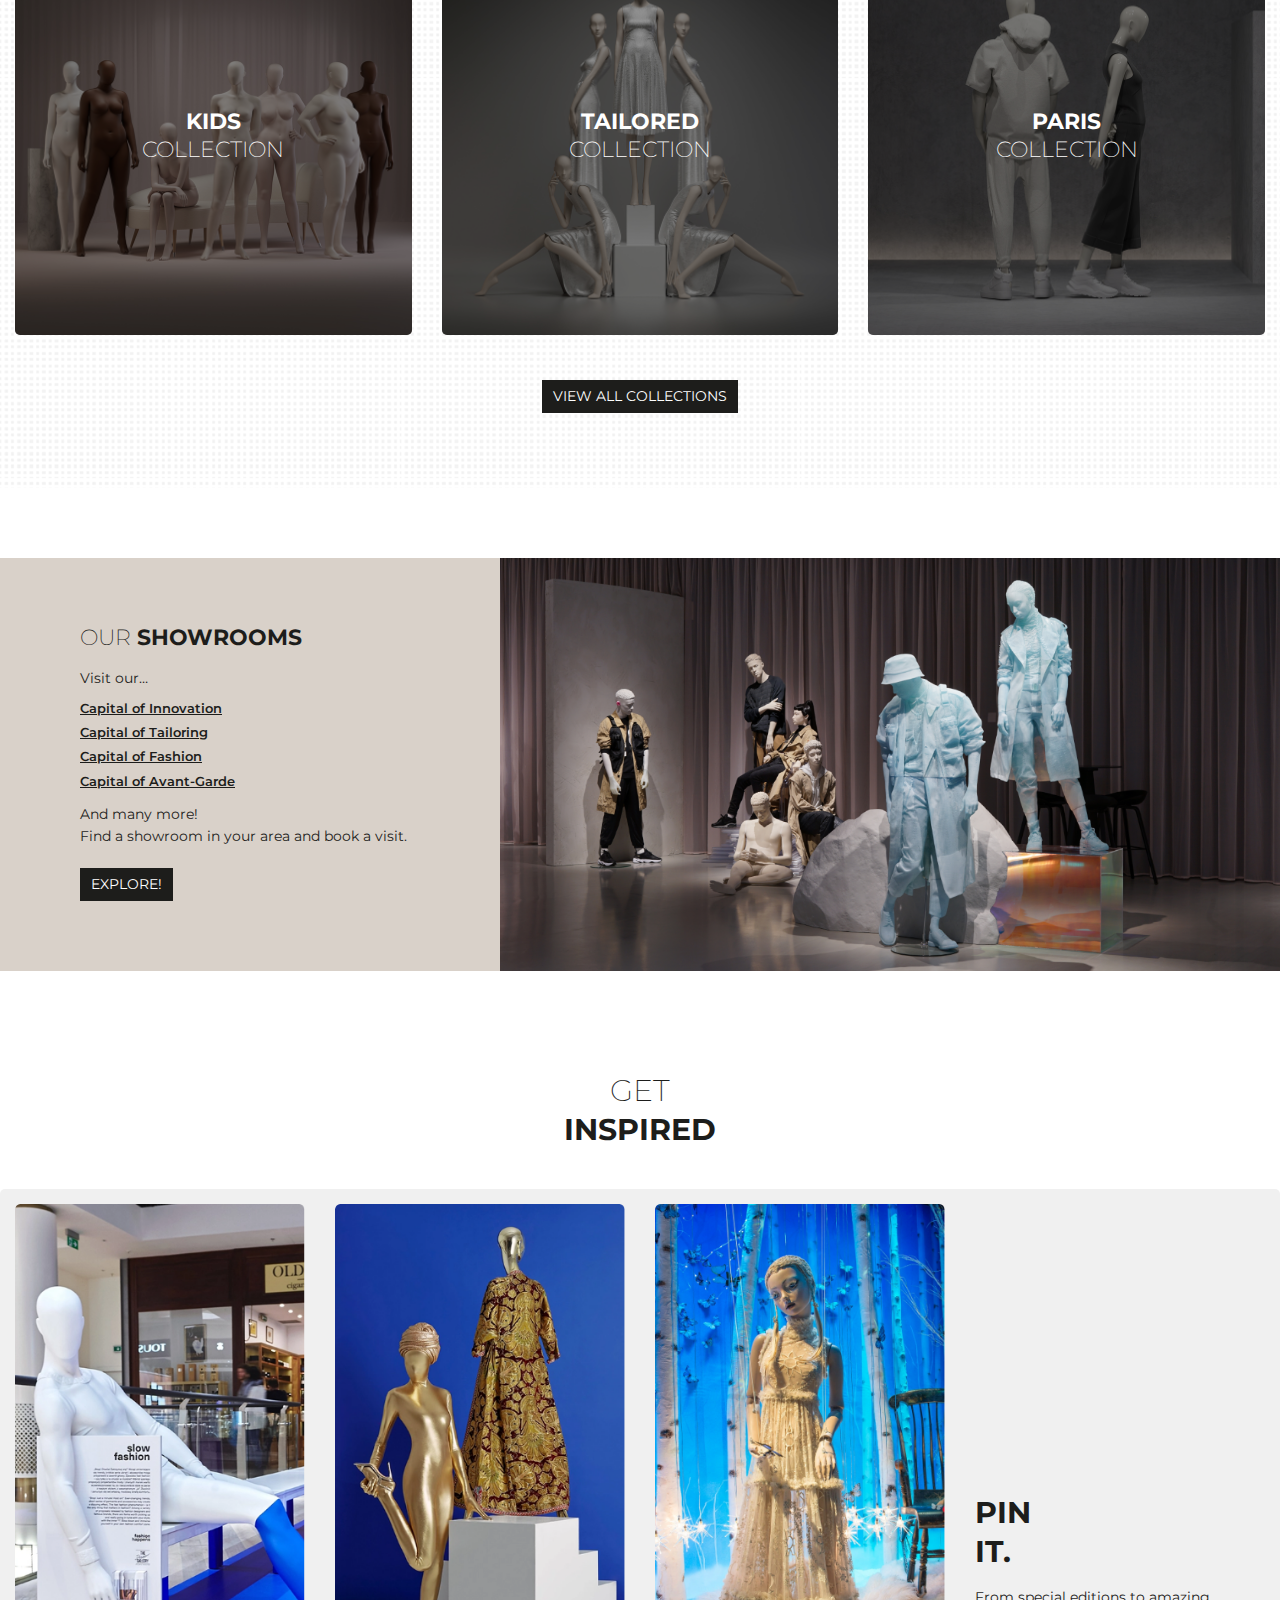
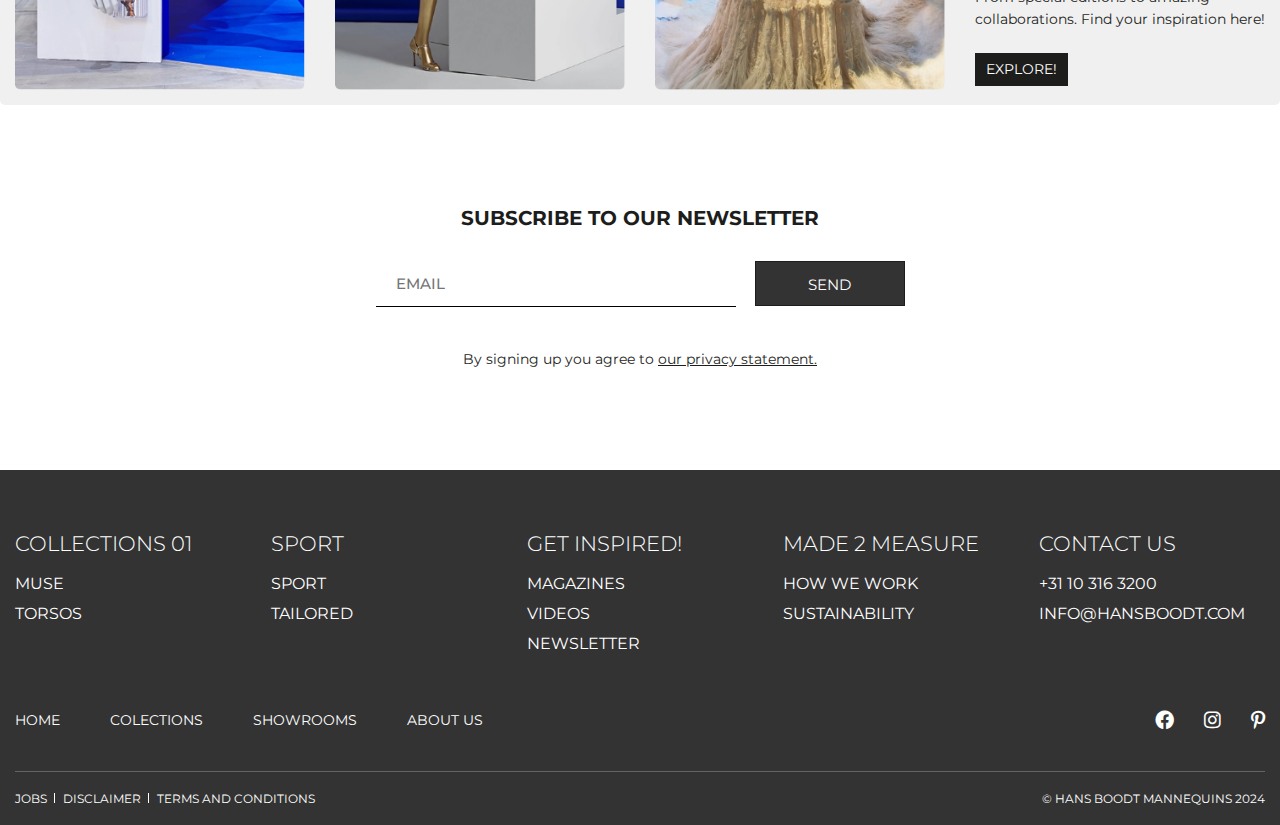
==== commit 6d160393: "Merge pull request #2 from anhduccc8/feature/add-section-collection-page" ====
--- a/index.html
+++ b/index.html
@@ -89,7 +89,8 @@
 				<div class="row">
 					<div class="col-12">
 						<div class="main-slide">
-							<!-- <img src="assets/image/img-slide.png" alt="img-slide"> -->
+							<img src="assets/image/img-section-collection.jpg" style="width: 100%;" alt="img-slide" class="img-desktop">
+							<img src="assets/image/img-section-collection-mobile.jpg" style="width: 100%;" alt="img-slide" class="img-mobile">
 						</div>
 					</div>
 				</div>
--- a/assets/css/responsive.css
+++ b/assets/css/responsive.css
@@ -84,6 +84,14 @@
 	.section-bgr-01 .column-content-bgr {
 		padding: 30px 0 40px;
 	}
+
+	.img-desktop {
+		display: none;
+	}
+	
+	.img-mobile {
+		display: block;
+	}
 }
 
 @media (max-width: 575px) {
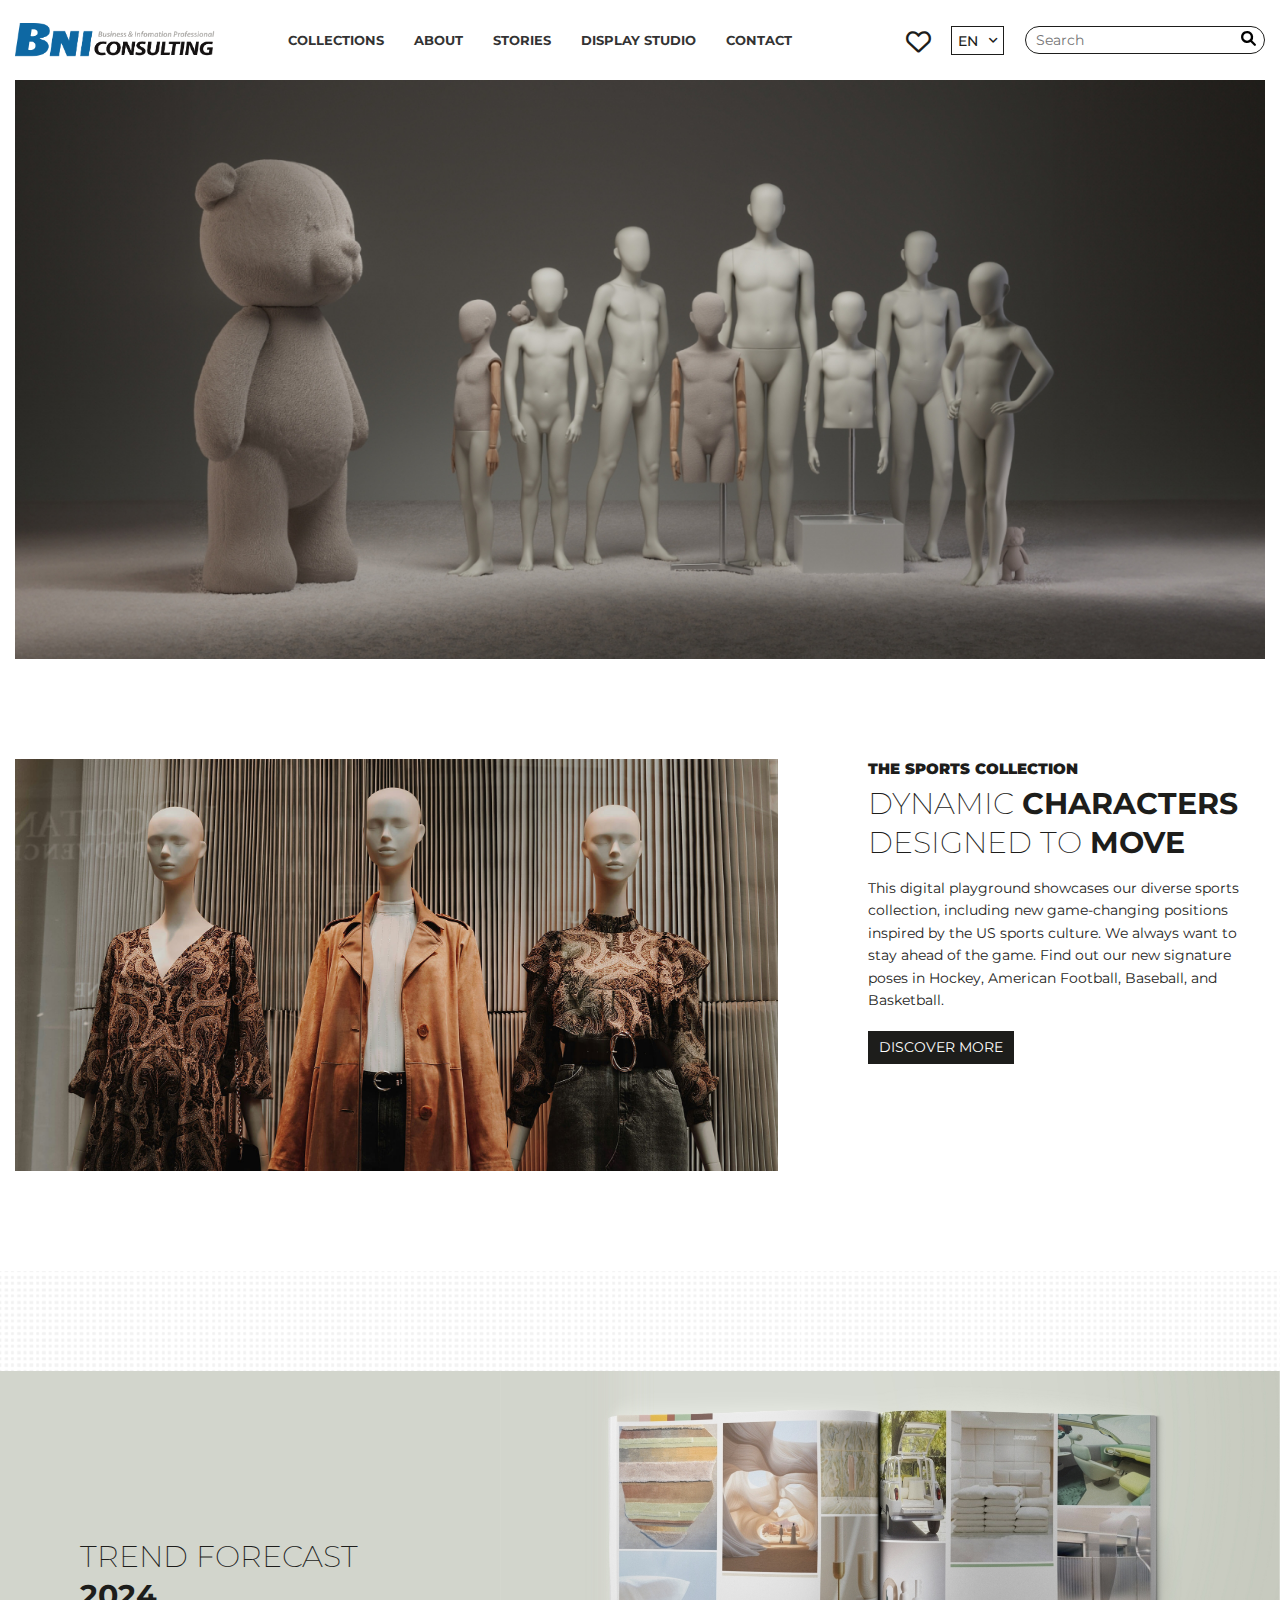
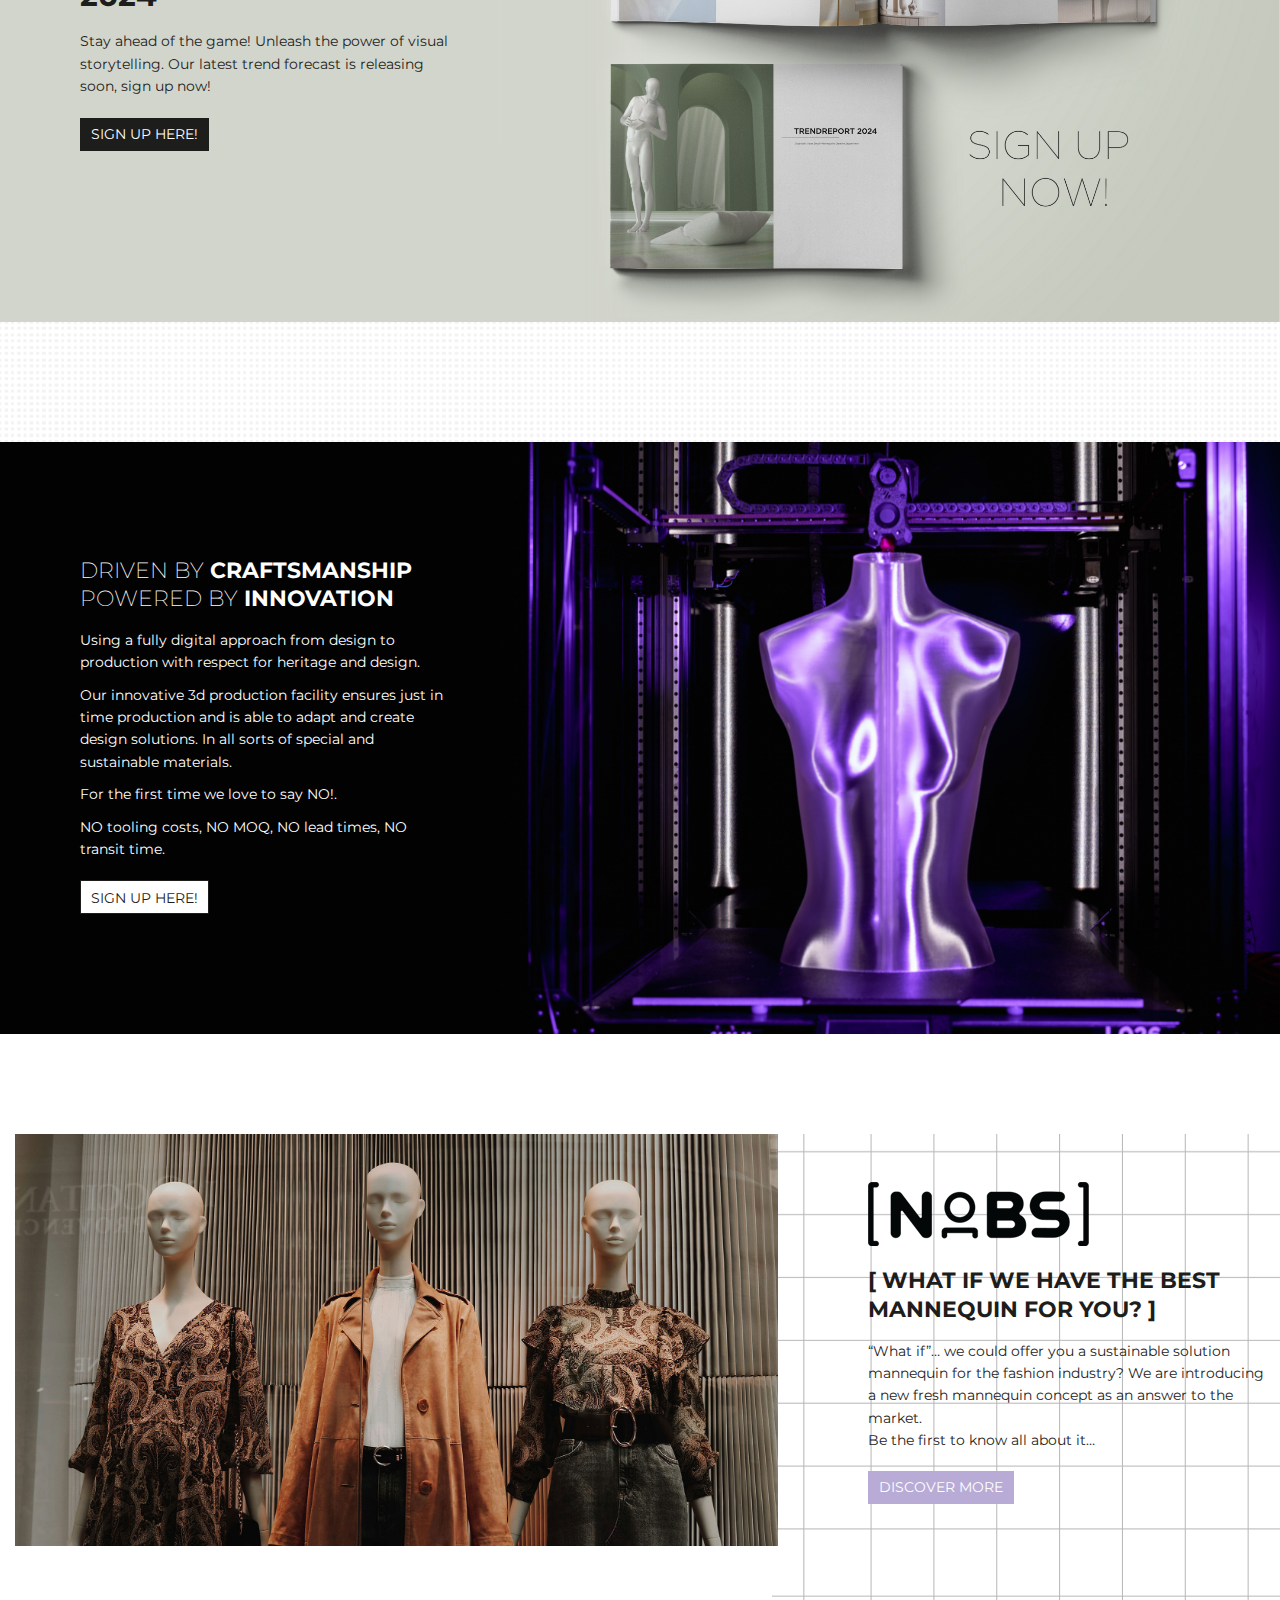
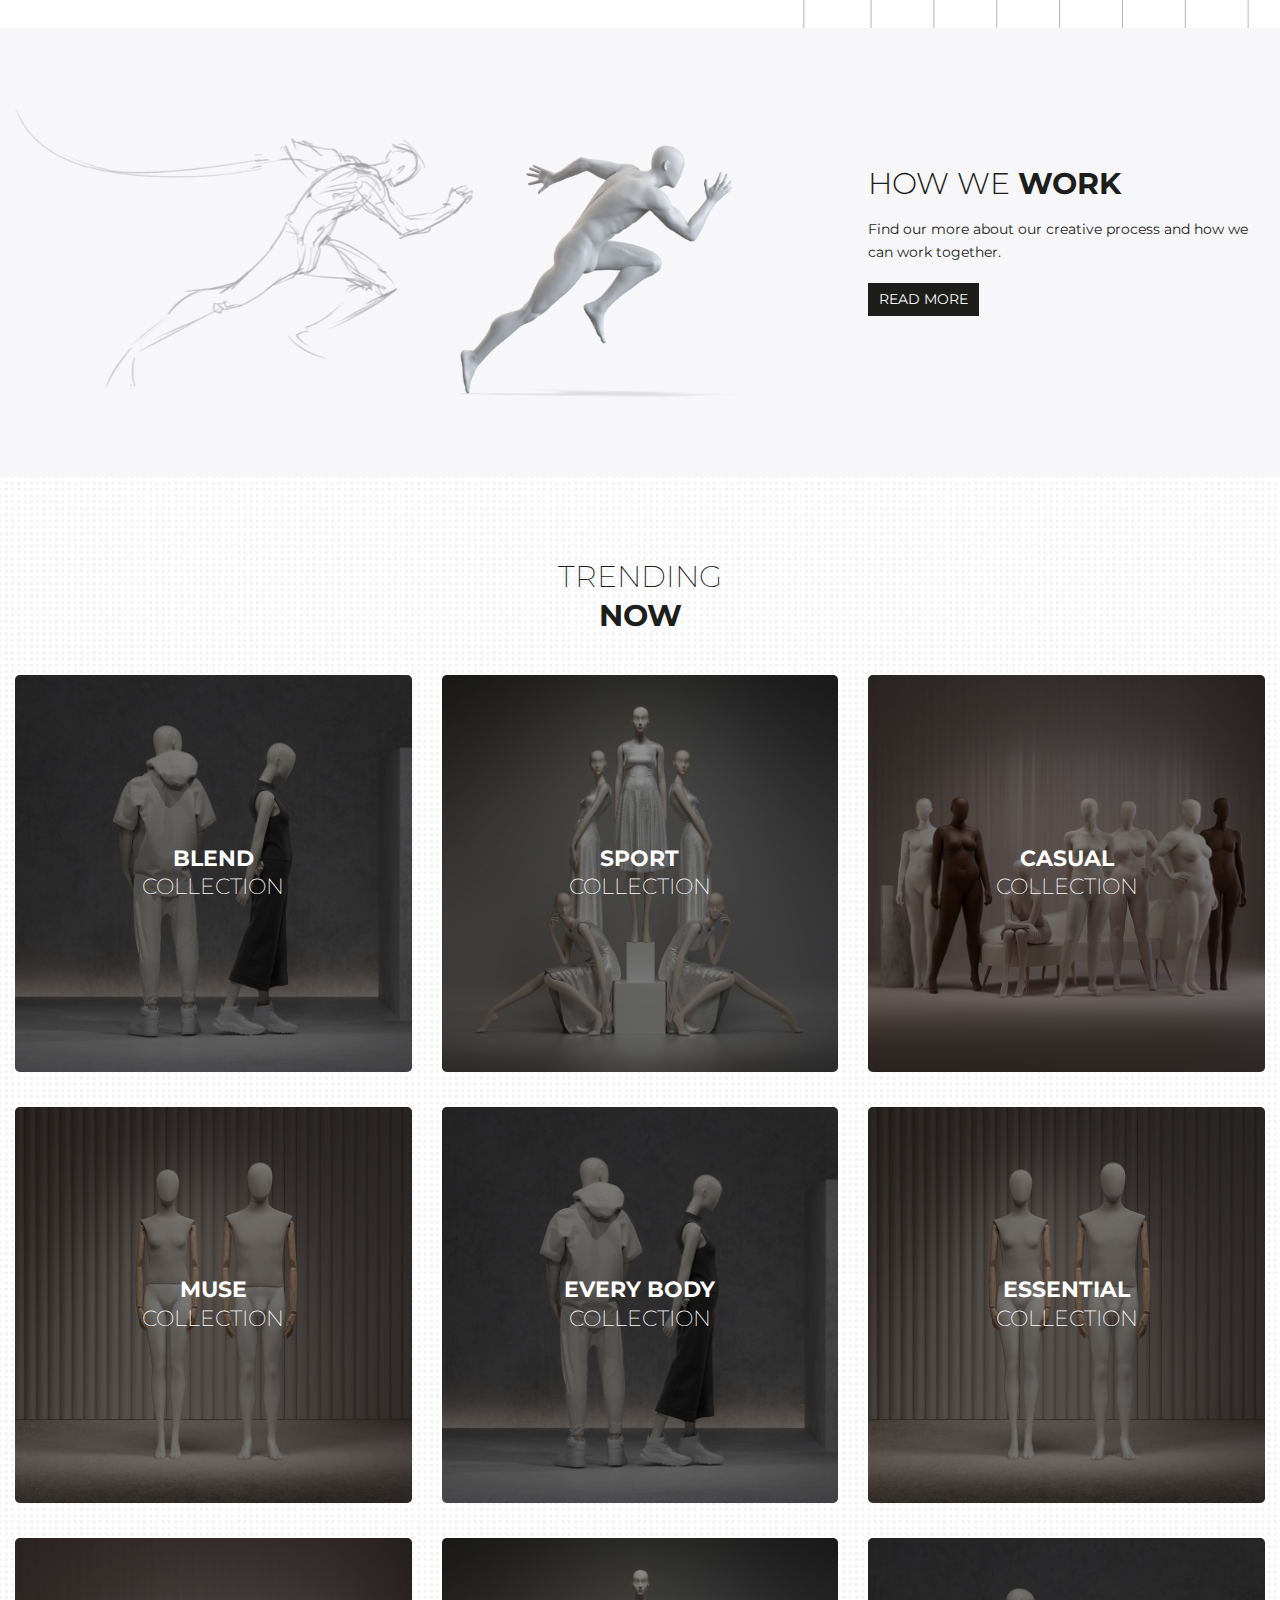
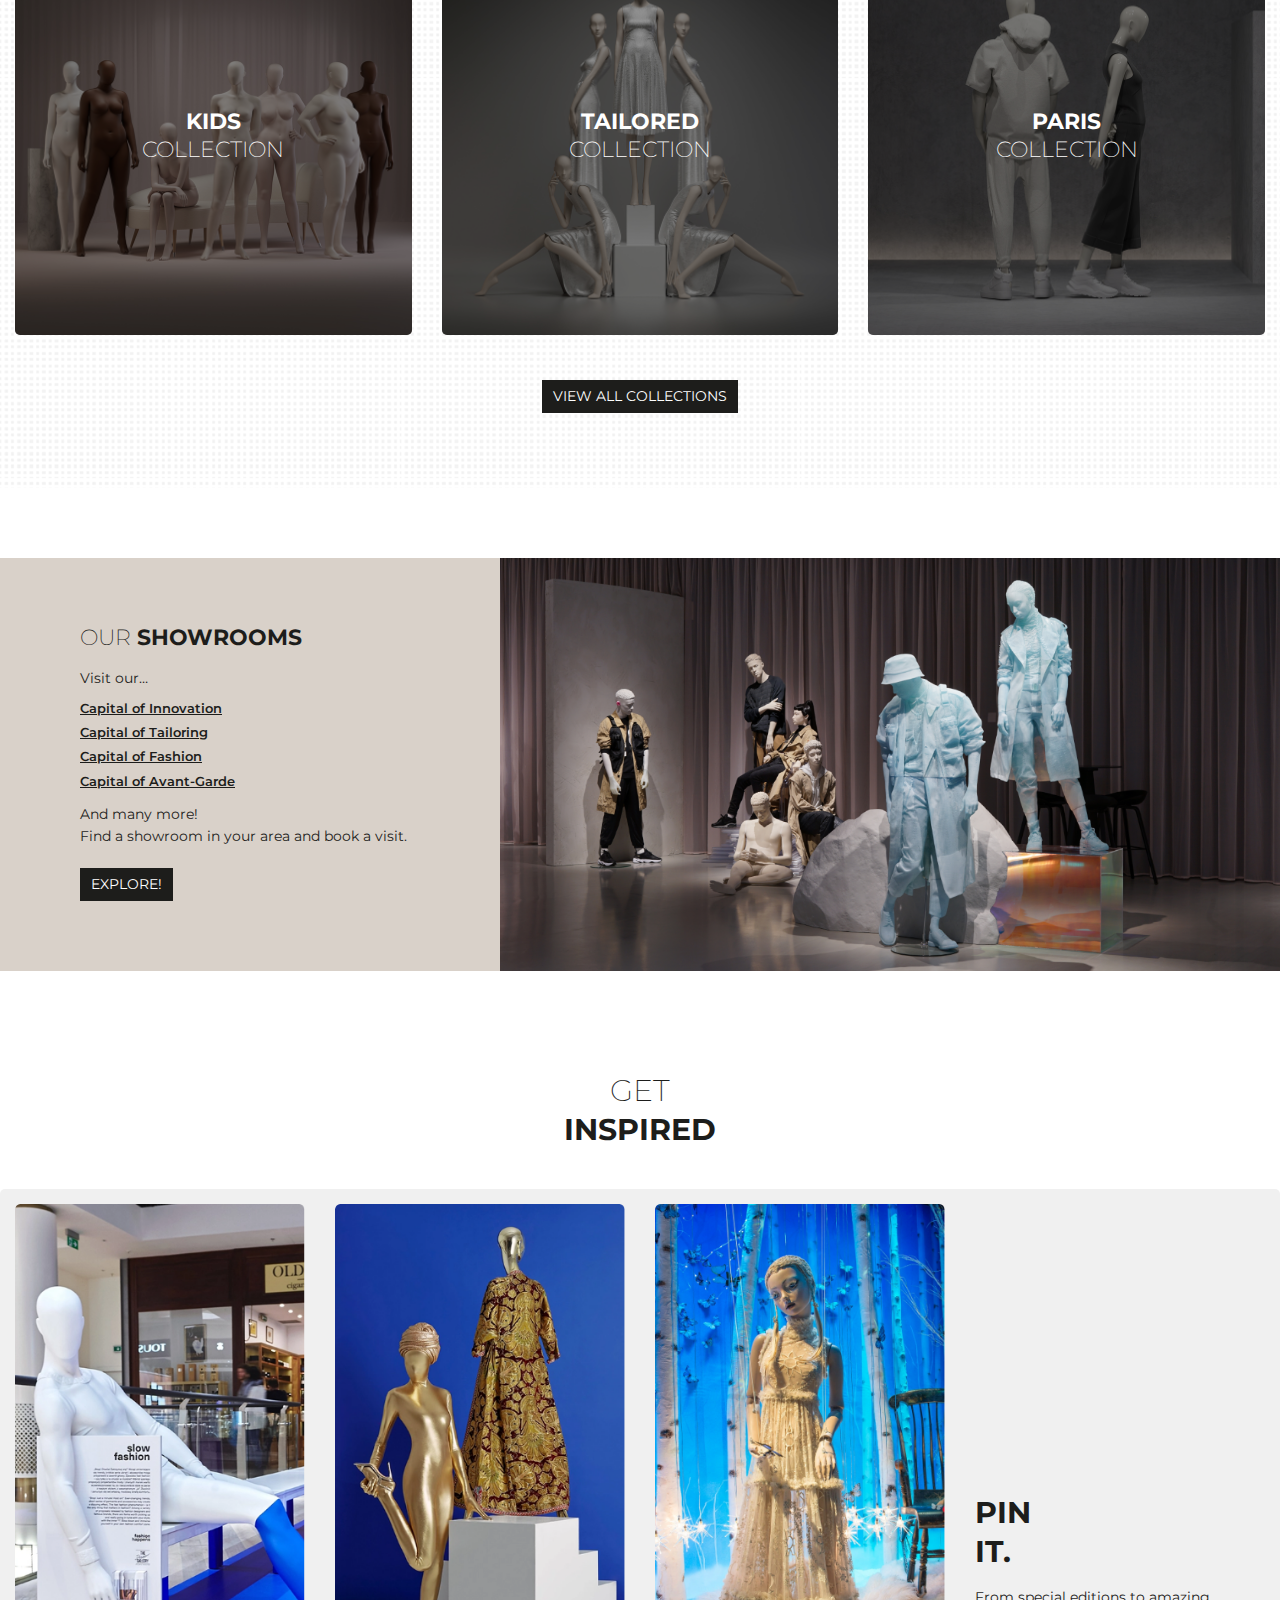
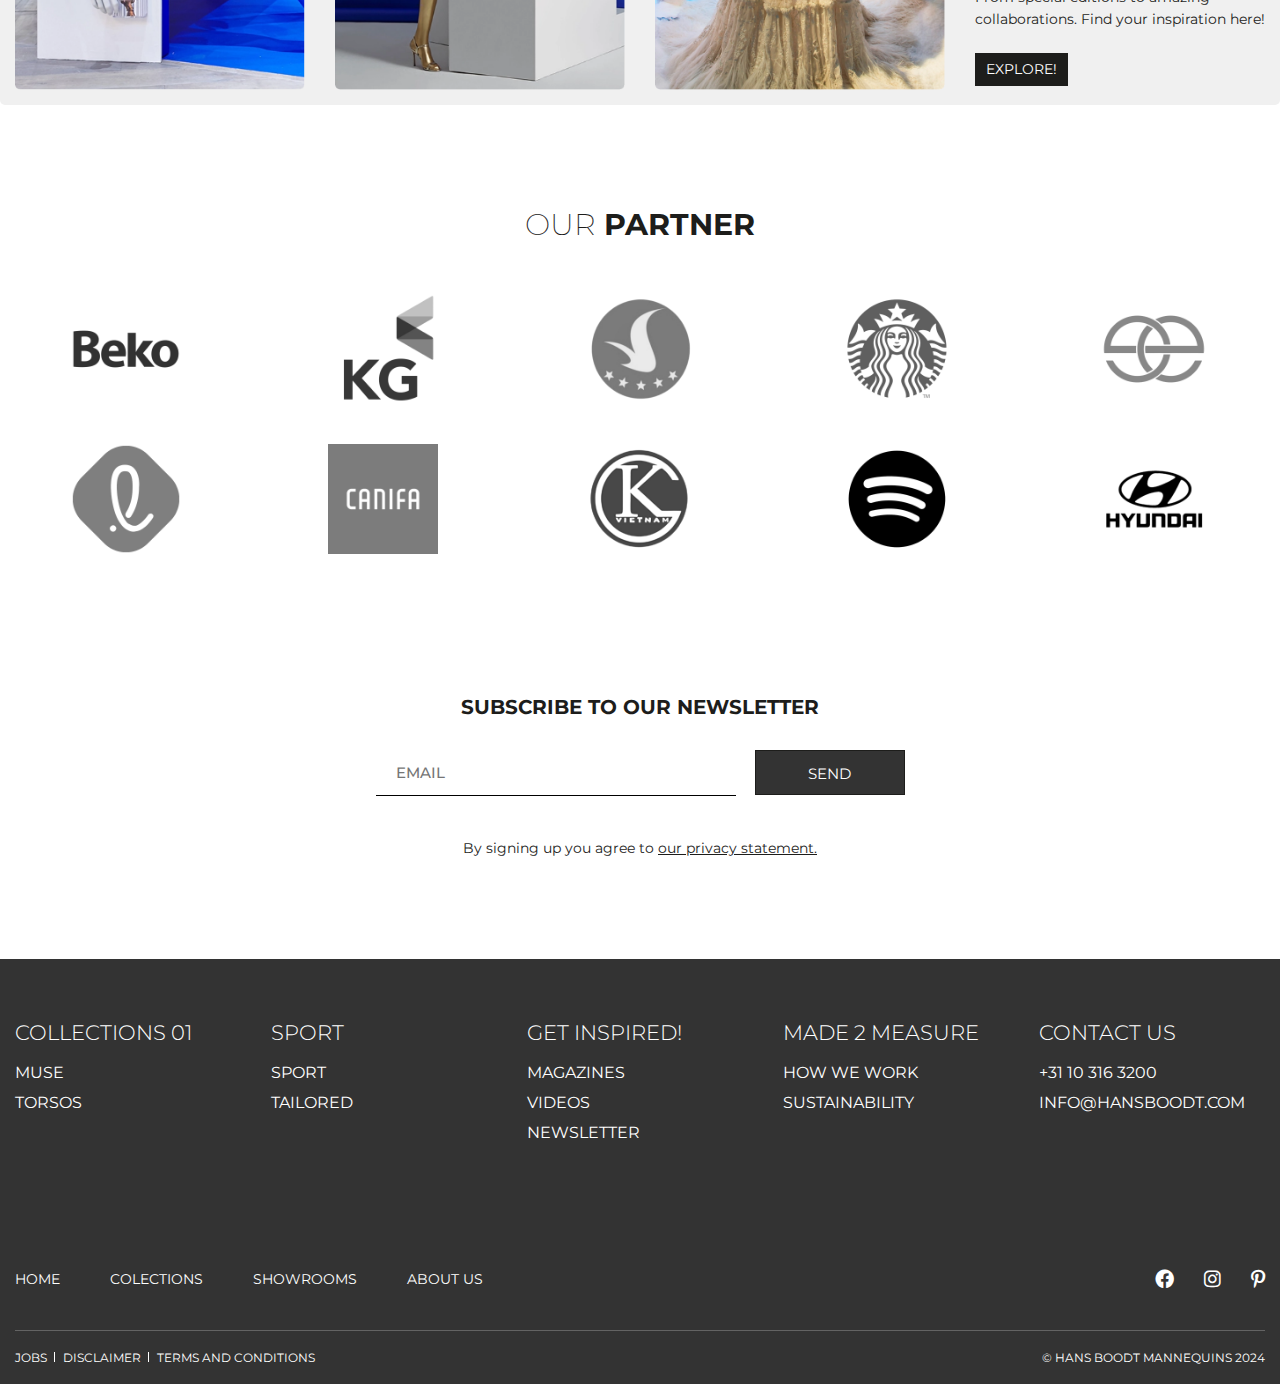
==== commit e2fcd118: "Add our partner section" ====
--- a/index.html
+++ b/index.html
@@ -14,7 +14,9 @@
 	<link rel="stylesheet" type="text/css" href="assets/css/responsive.css">
 	<link rel="stylesheet" type="text/css" href="assets/css/grid.css">
 	<link href="https://fonts.googleapis.com/css2?family=Montserrat:ital,wght@0,100..900;1,100..900&display=swap" rel="stylesheet">
-
+	<link rel="stylesheet" href="assets/owl/dist/assets/owl.carousel.min.css">
+	<link rel="stylesheet" href="assets/owl/dist/assets/owl.theme.default.min.css">
+	<script src="https://code.jquery.com/jquery-3.6.0.min.js"></script>
 </head>	
 <body class="body-main">
 	<!-- Header -->
@@ -420,6 +422,108 @@
 			</div>
 		</section>
 
+		<section class="section-product space-section">
+			<div class="container-fluidd">
+				<div class="row">
+					<div class="col-12 text-center">
+						<h3 class="heading" style="margin-bottom: 50px;">
+							<span>OUR</span> PARTNER
+						</h3>
+					</div>
+				</div>
+				<div class="row">
+					<div class="col-12 owl-carousel-section">
+						<div class="owl-carousel owl-theme">
+							<div class="item">	
+								<div class="wrap-item relative">
+									<a href="#" class="link-box"></a>
+									<div class="wrap-image">
+										<img class="item-icon-svg" src="assets/image/img-partner-01.png" style="max-width: 110px" alt="Svg icon">
+									</div>
+								</div>
+								<div class="wrap-item relative none-mobile">
+									<a href="#" class="link-box"></a>
+									<div class="wrap-image">
+										<img class="item-icon-svg" src="assets/image/img-partner-02.png" style="max-width: 110px" alt="Svg icon">
+									</div>
+								</div>
+							</div>
+							<div class="item">	
+								<div class="wrap-item relative">
+									<a href="#" class="link-box"></a>
+									<div class="wrap-image">
+										<img class="item-icon-svg" src="assets/image/img-partner-03.png" style="max-width: 110px" alt="Svg icon">
+									</div>
+								</div>
+								<div class="wrap-item relative none-mobile">
+									<a href="#" class="link-box"></a>
+									<div class="wrap-image">
+										<img class="item-icon-svg" src="assets/image/img-partner-04.png" style="max-width: 110px" alt="Svg icon">
+									</div>
+								</div>
+							</div>
+							<div class="item">	
+								<div class="wrap-item relative">
+									<a href="#" class="link-box"></a>
+									<div class="wrap-image">
+										<img class="item-icon-svg" src="assets/image/img-partner-05.png" style="max-width: 110px" alt="Svg icon">
+									</div>
+								</div>
+								<div class="wrap-item relative none-mobile">
+									<a href="#" class="link-box"></a>
+									<div class="wrap-image">
+										<img class="item-icon-svg" src="assets/image/img-partner-06.png" style="max-width: 110px" alt="Svg icon">
+									</div>
+								</div>
+							</div>
+							<div class="item">	
+								<div class="wrap-item relative">
+									<a href="#" class="link-box"></a>
+									<div class="wrap-image">
+										<img class="item-icon-svg" src="assets/image/img-partner-07.png" style="max-width: 110px" alt="Svg icon">
+									</div>
+								</div>
+								<div class="wrap-item relative none-mobile">
+									<a href="#" class="link-box"></a>
+									<div class="wrap-image">
+										<img class="item-icon-svg" src="assets/image/img-partner-08.png" style="max-width: 110px" alt="Svg icon">
+									</div>
+								</div>
+							</div>
+							<div class="item">	
+								<div class="wrap-item relative">
+									<a href="#" class="link-box"></a>
+									<div class="wrap-image">
+										<img class="item-icon-svg" src="assets/image/img-partner-09.png" style="max-width: 110px" alt="Svg icon">
+									</div>
+								</div>
+								<div class="wrap-item relative none-mobile">
+									<a href="#" class="link-box"></a>
+									<div class="wrap-image">
+										<img class="item-icon-svg" src="assets/image/img-partner-10.png" style="max-width: 110px" alt="Svg icon">
+									</div>
+								</div>
+							</div>
+							<div class="item">	
+								<div class="wrap-item relative">
+									<a href="#" class="link-box"></a>
+									<div class="wrap-image">
+										<img class="item-icon-svg" src="assets/image/img-partner-01.png" style="max-width: 110px" alt="Svg icon">
+									</div>
+								</div>
+								<div class="wrap-item relative none-mobile">
+									<a href="#" class="link-box"></a>
+									<div class="wrap-image">
+										<img class="item-icon-svg" src="assets/image/img-partner-01.png" style="max-width: 110px" alt="Svg icon">
+									</div>
+								</div>
+							</div>
+						</div>
+					</div>
+				</div>
+			</div>
+		</section>
+
 		<section class="section-widget space-section">
 			<div class="container-fluidd">
 				<div class="row">
@@ -538,5 +642,8 @@
 		<i class="zmdi zmdi-long-arrow-up"></i>
 	</a>
 	<script src="assets/js/main.js"></script>
+	<script src="assets/js/owl.js"></script>
+	<script src="assets/owl/dist/owl.carousel.js"></script>
+	<script src="assets/owl/dist/owl.carousel.min.js"></script>
 </body>
 </html>--- a/assets/css/main.css
+++ b/assets/css/main.css
@@ -88,10 +88,22 @@
     margin-top: 10px;
 }
 
+.mt-20 {
+    margin-top: 20px;
+}
+
+.mt-30 {
+    margin-top: 30px;
+}
+
 .mt-70 {
     margin-top: 70px;
 }
 
+.mt-50 {
+    margin-top: 50px;
+}
+
 .mb-0 {
     margin-bottom: 0px;
 }
@@ -106,6 +118,10 @@
 
 .fw-400 {
     font-weight: 400 !important;
+}
+
+.m-auto {
+    margin: 0 auto !important;
 }
 
 .col-right {
@@ -140,6 +156,26 @@
     width: 100%;
 }
 
+.btn-main.btn-icon {
+    border-radius: 12px;
+    padding: 0 15px;
+    height: 38px;
+    line-height: 37px;
+    background-color: rgb(51, 51, 51);
+    font-size: 12px;
+    font-weight: 600;
+}
+
+.btn-icon i {
+    font-size: 12px;
+    margin-left: 7px;
+}
+
+.btn-main.btn-icon:hover {
+    background-color: rgb(255, 210, 223);
+    border-color: rgb(255, 210, 223);
+}
+
 .color-white {
     color: #fff !important;
 }
@@ -202,6 +238,16 @@
         max-width: 20.000000%;
         padding-right: 15px;
         padding-left: 15px;
+    }
+
+    .section-bgr.style-02 {
+        background-repeat: repeat-x;
+        background-position: 50% 50%;
+        background-attachment: scroll;
+    }
+
+    .column-info-form {
+        margin-left: -30px;
     }
 }
 
@@ -257,6 +303,10 @@
     margin-top: 100px;
 }
 
+.space-section-02 {
+    margin-top: 70px;
+}
+
 .item-list-link li a {
     font-size: 13px;
     font-weight: 600;
@@ -288,12 +338,32 @@
         max-width: 450px;
     }
 
+    .mw-500 {
+        max-width: 500px;
+    }
+
+    .mw-1000 {
+        max-width: 1000px;
+    }
+
     .column-img {
         padding-right: 60px;
     }
 
     .pr-20 {
         padding-right: 20px !important;
+    }
+
+    .pr-30 {
+        padding-right: 30px !important;
+    }
+
+    .pr-70 {
+        padding-right: 70px !important;
+    }
+
+    .pl-70 {
+        padding-left: 70px !important; 
     }
 }
 
@@ -409,7 +479,7 @@
 .title-btn-scroll:hover {
     color: var(--primary_color) !important;
 }
-    
+
 .title-btn-scroll.btn-hover-line:before {
     background-color: var(--primary_color);
 }
@@ -490,16 +560,143 @@
     color: #000;
 }
 
-
-
-
-
-
-
-
-
-
-
-
-
-
+.section-bgr-block .container-fluidd .row {
+    max-width: 720px;
+    background-color: #f4f4f4;
+    margin: 0 auto;
+    text-align: center;
+    padding: 50px 0;
+}
+
+.acordition-item {
+    border-top: 1px solid rgba(99, 99, 99, .3);
+    border-bottom: 1px solid rgba(99, 99, 99, .3);
+    margin-bottom: -1px;
+}
+
+.acordition-item .heading {
+    font-weight: 400;
+    font-size: 18px;
+    text-transform: uppercase;
+    position: relative;
+    margin: 0;
+    padding: 13px 0;
+}
+
+.acordition-item .heading i {
+    position: absolute;
+    top: 10px;
+    right: 0;
+}
+
+.acordition-item .product-info-list {
+    height: 0;
+    overflow: hidden;
+    opacity: 0;
+    transition: .16s all;
+}
+
+.acordition-item.active .product-info-list {
+    overflow: visible;
+    opacity: 1;
+    margin-bottom: 10px;
+}
+
+.list-item > div,
+.list-item > span,
+.list-item > a {
+    margin-bottom: 10px;
+    display: block;
+}
+
+.heading-style {
+    position: relative;
+    padding: 35px 0 30px;
+    margin: 100px auto 100px;
+}
+
+.heading-style:before, 
+.heading-style:after {
+    position: absolute;
+    content: '';
+    width: 50px;
+    height: 1px;
+    background-color: #000;
+    left: 50%;
+    transform: translateX(-50%);
+}
+
+.heading-style:before {
+    top: 0;
+}
+
+.heading-style:after {
+    bottom: 0;
+}
+
+.heading-style .sub-heading-style {
+    font-weight: 700;
+    color: #000;
+    text-transform: uppercase;
+    margin-bottom: 17px;
+}
+
+.heading-style .hd-style {
+    text-transform: uppercase;
+    font-size: 30px;
+    line-height: 1.5;
+    font-weight: 300;
+    margin-bottom: 0;
+}
+
+.heading.style-02 {
+    font-size: 23px;
+    font-weight: 300;
+    margin-bottom: 50px;
+}
+
+.heading-3 {
+    font-size: 55px;
+    font-weight: 200;
+    color: #333;
+    margin-bottom: 20px;
+}
+
+.heading-4 {
+    font-size: 14px;
+    text-transform: uppercase;
+    margin-bottom: 5px;
+}
+
+.sub-heading.style-02 {
+    font-weight: 700;
+    font-size: 13px;
+    position: relative;
+    display: inline-block;
+    margin-bottom: 40px;
+}
+
+.sub-heading.style-02:before {
+    position: absolute;
+    content: '';
+    width: 20px;
+    height: 2px;
+    bottom: -10px;
+    left: 50%;
+    transform: translateX(-50%);
+    background-color: #000;
+}
+
+/* Section our partner */
+.owl-carousel-section .wrap-image {
+    margin-bottom: 40px;
+}
+
+.owl-carousel-section .wrap-image img {
+    margin: 0 auto;
+}
+
+.owl-nav {
+    display: none;
+}
+
--- a/assets/css/header.css
+++ b/assets/css/header.css
@@ -5,6 +5,10 @@
 
 .site-content {
     margin-top: 80px;
+}
+
+.collection-page {
+    margin-top: 120px;
 }
 
 header {
@@ -261,4 +265,36 @@
     .form-search-respon input:hover {
         border-color: #fff !important;
     }
+}
+
+/* Header above style */
+@media (min-width: 1200px) {
+    .header-above {
+        background-color: #333;
+    }
+}
+
+.header-above .row-header-above {
+    justify-content: center;
+}
+
+.menu-above .main-menu li:first-child a {
+    border-left: 1px solid #6d6d6d;
+}
+
+.menu-above .main-menu li a {
+    color: #fff;
+    font-size: 13px !important;
+    font-weight: 400;
+    height: 50px;
+    line-height: 50px;
+    border-right: 1px solid #6d6d6d;
+}
+
+.menu-above .main-menu li a:hover {
+    color: #fff !important;
+}
+
+.menu-collection {
+    display: none;
 }--- a/assets/css/footer.css
+++ b/assets/css/footer.css
@@ -163,3 +163,68 @@
 	}
 }
 
+.footer-02 {
+	background-color: #e7eeed;
+	padding: 70px 0 0;
+}
+
+.footer-bottom-02 {
+	background-color: #dbe2e1;
+	padding: 15px 0;
+}
+
+.footer-bottom-02 p {
+	margin-bottom: 0;
+	font-size: 12px;
+	font-weight: 400;
+	color: #000;
+}
+
+.footer-top {
+	padding-bottom: 70px;
+}
+
+.contact-list ul li {
+	margin-bottom: 10px;
+}
+
+.contact-list ul li a {
+	font-size: 14px;
+	font-weight: 400;
+}
+
+.contact-list ul li a i {
+	margin-right: 5px;
+}
+
+.heading-footer-01 {
+	font-size: 15px;
+	font-weight: 600;
+	color: #000;
+	border-bottom: 2px solid #33333338;
+	padding-bottom: 10px;
+}
+
+.list-social {
+	margin-top: 20px;
+}
+
+.list-social li a i {
+	font-size: 20px;
+	margin-right: 5px;
+	color: #333;
+}
+
+.logo-footer {
+	margin-bottom: 15px;
+}
+
+.logo-footer svg {
+	width: 184px;
+}
+
+@media (min-width: 1200px) {
+	.footer-item-02 {
+		margin-left: 50px;
+	}
+}--- a/assets/css/responsive.css
+++ b/assets/css/responsive.css
@@ -1,13 +1,26 @@
 
 @media (max-width: 1300px) {
-    .fs-custom-01 {
-    	font-size: 22px;
+	.fs-custom-01 {
+		font-size: 22px;
 	}
 }
 
 @media (max-width: 1199px) {
 	.site-content {
-    	margin-top: 70px;
+		margin-top: 70px;
+	}
+
+	.none-mobile {
+	    display: none;
+	}
+
+	.owl-carousel-section .wrap-image {
+		margin-bottom: 0;
+	}
+
+	.section-bgr.style-02 {
+		padding-top: 50px;
+		padding-bottom: 50px;
 	}
 	
 	.section-bgr-01 .row,
@@ -16,7 +29,90 @@
 	}
 
 	.icon-heart {
+		display: none;
+	}
+	
+	.menu-collection {
+		height: 60px;
+		line-height: 60px;
+		display: block;
+		z-index: 100;
+		position: relative;
+		background-color: #333;
+	}
+
+	.row-header-above {
+		background-color: #333;
+	}
+
+	.menu-collection .btn-nav-icon {
+		color: #fff;
+		font-weight: 500;
+		text-transform: uppercase;
+		display: inline-block;
+		border-left: 1px solid #6d6d6d;
+		border-right: 1px solid #6d6d6d;
+		padding: 0 30px;
+		position: relative;
+		background-color: #333;
+	}
+
+	.menu-collection .btn-nav-icon:after {
+		position: absolute;
+		content: '';
+		width: 100%;
+		height: 59px;
+		top: 0;
+		left: 0;
+		background-color: #333;
+		z-index: -1;
+	}
+
+	.menu-collection .btn-nav-icon i { 
+		margin-right: 8px;
+		font-size: 16px;
+	}
+
+	.menu-collection-res {
+		margin-top: 0px;
+		border-top: 1px solid #6d6d6d;
+		position: relative;
+		background-color: #333;
     	display: none;
+		transition: opacity .2s ease;  
+	}
+
+	.menu-collection-res li {
+		text-align: center;
+		height: 60px;
+		line-height: 60px;
+		border-bottom: 1px solid #6d6d6d;
+		width: 100%;
+	}
+
+	.menu-collection-res li a {
+		border-left: none !important; 
+		border-right: none !important; 
+	}
+
+	.menu-above.active .menu-collection-res {
+		display: block;
+	}
+
+	.menu-above.active .menu-collection .btn-nav-icon:after {
+		height: 62px;
+	}
+
+	.list-info-form {
+	    padding: 50px 30px;
+	}
+
+	.form-contact-us-02 {
+	    padding: 70px 30px 80px;
+	}
+
+	.mt-lg-50 {
+		margin-top: 50px;
 	}
 }
 
@@ -25,23 +121,52 @@
 		margin-top: 80px;
 	}
 
-    .heading {
-	    font-size: 24px;
+	.heading {
+		font-size: 24px;
 	}
 
 	.row.wrap-cr-fields {
-	    padding-top: 30px;
-	    padding-bottom: 0px;
+		padding-top: 30px;
+		padding-bottom: 0px;
 	}
 
 	.wrap-cr-fields .item {
-	    margin-bottom: 30px;
+		margin-bottom: 30px;
+	}
+
+	.heading-style .hd-style {
+	    font-size: 25px;
+	    line-height: 1.5;
+	}
+
+	.heading-style {
+	    margin: 80px auto 80px;
+	}
+
+	.mt-lg-50 {
+		margin-top: 50px;
+	}
+
+	.heading-3 {
+		font-size: 40px;
 	}
 }
 
 @media (max-width: 767px) {
+	.mt-sm-50 {
+		margin-top: 50px;
+	}
+
+	.heading.size-02 {
+		font-size: 28px;
+	}
+
+	.text-left-sm {
+		text-align: left !important;
+	}
+
 	.site-content {
-    	padding: 0 0 80px;
+		padding: 0 0 80px;
 	}
 
 	.space-section {
@@ -49,32 +174,32 @@
 	}
 
 	.heading {
-	    font-size: 26px;
-	}
-
-    .column-content {
-    	margin-top: 35px;
-    }
-
-    .content-center {
-    	text-align: center;
-    }
-
-    .respon-order-2 {
-    	order: 2;
-    }
-
-    .section-bgr-01 {
-	    padding: 80px 0 50px;
-	}
-
-    .section-bgr-01 .row {
-	    padding: 0 0 0 0px;
-	    background-color: transparent;
+		font-size: 26px;
+	}
+
+	.column-content {
+		margin-top: 35px;
+	}
+
+	.content-center {
+		text-align: center;
+	}
+
+	.respon-order-2 {
+		order: 2;
+	}
+
+	.section-bgr-01 {
+		padding: 80px 0 50px;
+	}
+
+	.section-bgr-01 .row {
+		padding: 0 0 0 0px;
+		background-color: transparent;
 	}
 
 	.section-bgr-04 .row {
-	    padding: 0 0 0 0px;
+		padding: 0 0 0 0px;
 	}
 
 	.section-bgr-01 .column-img-bgr img {
@@ -91,6 +216,27 @@
 	
 	.img-mobile {
 		display: block;
+	}
+
+	.list-info-form {
+	    padding: 50px 20px;
+	}
+
+	.form-contact-us-02 {
+	    padding: 60px 20px 70px;
+	}
+
+	.list-info-form .heading {
+	    font-size: 24px;
+	    margin-bottom: 10px;
+	}
+
+	.list-area-form {
+	    margin-top: 40px;
+	}
+
+	.footer-item-02, .footer-item-03 {
+		margin-top: 60px;
 	}
 }
 
@@ -100,21 +246,20 @@
 	}
 
 	.form-subscribe input {
-	    margin-right: 0px;
+		margin-right: 0px;
 	}
 
 	.form-subscribe button {
-	    width: 360px;
-    	margin-top: 20px;
-	}
-
+		width: 360px;
+		margin-top: 20px;
+	}
 
 	.description-form {
 		margin-top: 20px !important;
 	}
 
 	.heading-footer i {
-	    display: block;
+		display: block;
 	}
 
 	.footer-column {
@@ -132,13 +277,17 @@
 		overflow: visible;
 		opacity: 1;
 		margin-bottom: 10px;
-  }
+	}
 
 	.description-form {
 		margin-top: 20px !important;
 	}
-}
-
-
-
-
+
+	.footer-item-03 {
+		margin-top: 30px;
+	}
+}
+
+
+
+
--- a/assets/css/grid.css
+++ b/assets/css/grid.css
@@ -51,3 +51,52 @@
     align-items: end;
 }
 
+/* Section grid colleciton */
+.btn-item-grid {
+    font-weight: 500;
+    font-size: 13px;
+}
+
+.btn-item-grid i {
+    font-size: 12px;
+    margin-left: 3px;
+}
+
+.wrap-content-collection {
+    position: relative;
+    border-radius: 3px;
+    overflow: hidden;
+    margin-bottom: 30px;
+}
+
+.wrap-content-collection .btn-item-grid {
+    position: absolute;
+    bottom: 40px;
+    left: 0;
+}
+
+/* Section grid contact */
+.wrap-item-contact {
+    margin-bottom: 50px;
+}
+
+.heading-contact-grid {
+    font-weight: 900;
+    margin-bottom: 20px;
+}
+
+.list-item-contact a,
+.list-item-contact div {
+    font-size: 14px;
+    color: #000;
+    margin-bottom: 8px;
+    display: block;
+}
+
+.list-item-contact .mail {
+    text-decoration: underline;
+}
+
+.list-item-contact a:hover {
+    text-decoration: underline;
+}